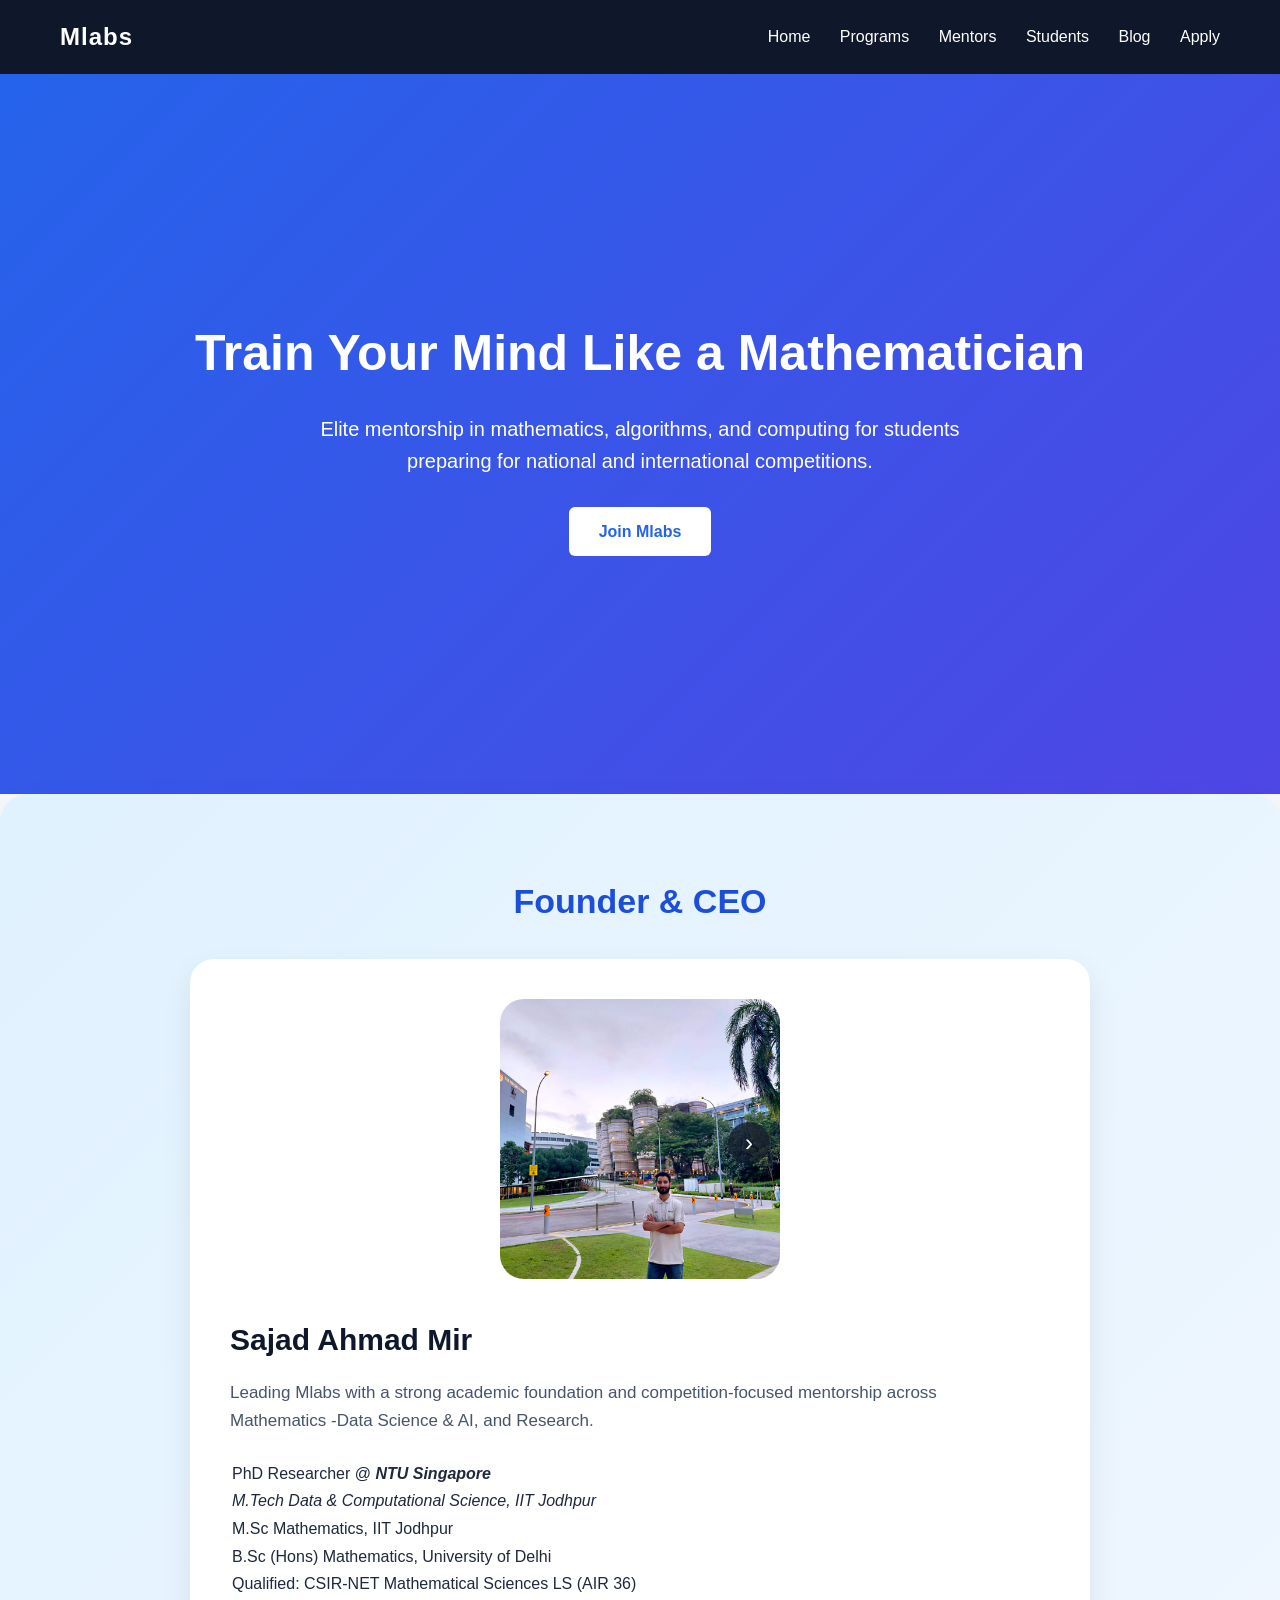
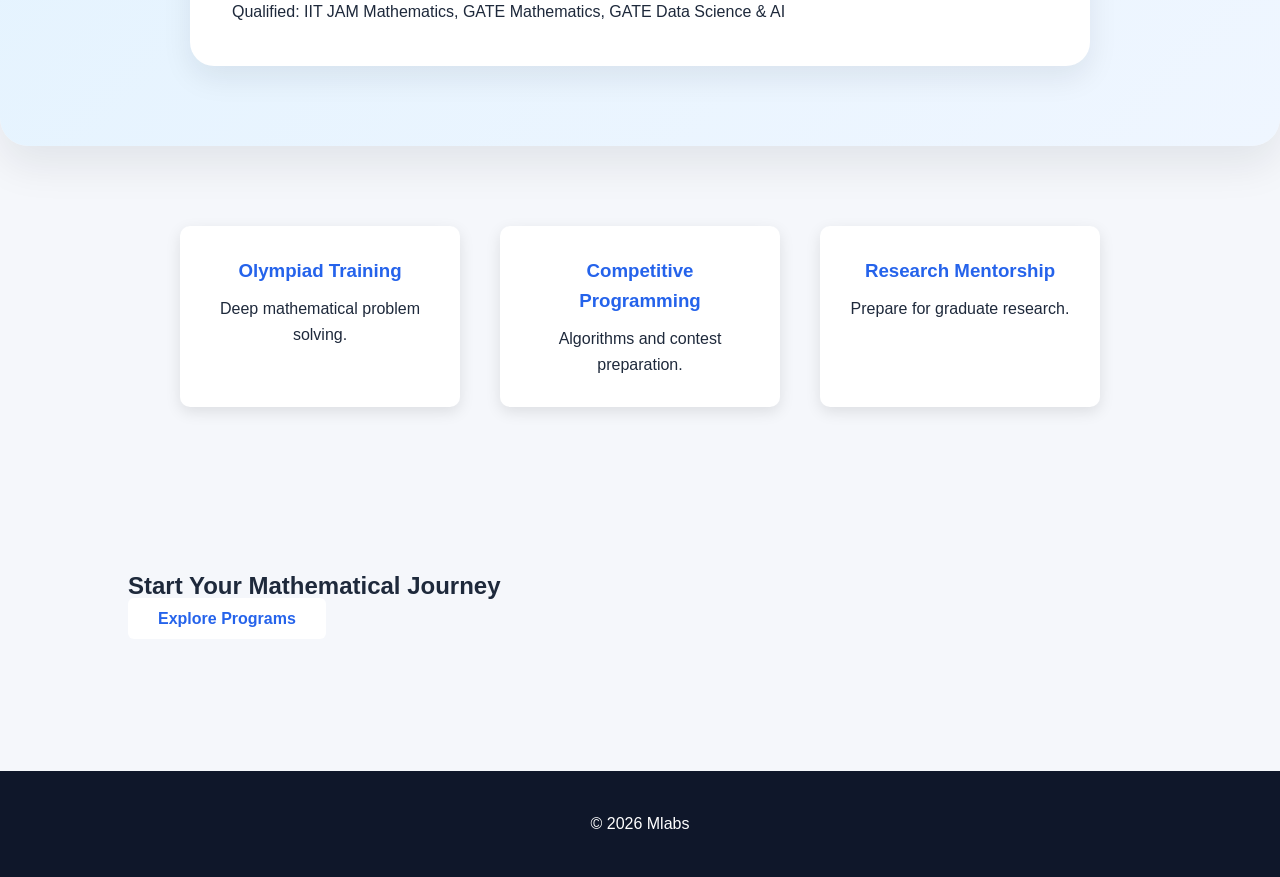
==== index.html @ 8cfab987 "Update founder carousel to dynamic auto-scrolling marquee layout" ====
<!DOCTYPE html>
<html lang="en">
<head>

<meta charset="UTF-8">
<meta name="viewport" content="width=device-width, initial-scale=1.0">

<title>Mlabs | Mathematics & Computing Institute</title>

<link rel="stylesheet" href="css/style.css">

</head>

<body>

<header>

<div class="logo">Mlabs</div>

<nav>
<a href="index.html">Home</a>
<a href="programs.html">Programs</a>
<a href="mentors.html">Mentors</a>
<a href="students.html">Students</a>
<a href="blog.html">Blog</a>
<a href="apply.html">Apply</a>
</nav>

</header>


<section class="hero">

<h1>Train Your Mind Like a Mathematician</h1>

<p>
Elite mentorship in mathematics, algorithms, and computing
for students preparing for national and international competitions.
</p>

<a class="btn" href="apply.html">Join Mlabs</a>

</section>


<section class="founder-section">

<h2>Founder & CEO</h2>

<div class="founder-details">
    <div class="founder-carousel" id="founderCarousel" aria-label="Founder image carousel" role="region">
        <button class="carousel-btn prev" type="button" aria-label="Previous image">‹</button>
        <div class="carousel-track" aria-live="polite"></div>
        <button class="carousel-btn next" type="button" aria-label="Next image">›</button>
    </div>

<h3>Sajad Ahmad Mir</h3>
<p>Leading Mlabs with a strong academic foundation and competition-focused mentorship across Mathematics -Data Science & AI, and Research.</p>

<table>
    <tr>
        <td>PhD Researcher @ <i><b>NTU Singapore</b></i></td>
    </tr>
    <tr>
        <td><i>M.Tech Data & Computational Science, IIT Jodhpur</i></td>
    </tr>
    <tr>
        <td>M.Sc Mathematics, IIT Jodhpur</td>
    </tr>
    <tr>
        <td>B.Sc (Hons) Mathematics, University of Delhi</td>
    </tr>
    <tr>
        <td>Qualified: CSIR-NET Mathematical Sciences LS (AIR 36)</td>
    </tr>
    <tr>
        <td>Qualified: IIT JAM Mathematics, GATE Mathematics, GATE Data Science & AI</td>
    </tr>
</table>

</div>

</section>


<section class="features">

<div class="feature">
<h3>Olympiad Training</h3>
<p>Deep mathematical problem solving.</p>
</div>

<div class="feature">
<h3>Competitive Programming</h3>
<p>Algorithms and contest preparation.</p>
</div>

<div class="feature">
<h3>Research Mentorship</h3>
<p>Prepare for graduate research.</p>
</div>

</section>


<section class="cta">

<h2>Start Your Mathematical Journey</h2>

<a class="btn" href="programs.html">Explore Programs</a>

</section>

<footer>

<p>© 2026 Mlabs</p>

</footer>

<button id="scrollToTop" class="btn" style="position: fixed; bottom: 20px; right: 20px; display: none;">↑ Top</button>

<script src="js/script.js"></script>

</body>
</html>
---- css/style.css ----
/* =========================
GLOBAL STYLES
========================= */

*{
margin:0;
padding:0;
box-sizing:border-box;
}

body{
font-family: Arial, Helvetica, sans-serif;
background:#f5f7fb;
color:#1e293b;
line-height:1.6;
}

/* =========================
HEADER
========================= */

header{
display:flex;
justify-content:space-between;
align-items:center;
padding:18px 60px;
background:#0f172a;
color:white;
position:sticky;
top:0;
z-index:1000;
}

.logo{
font-size:24px;
font-weight:bold;
letter-spacing:1px;
}

/* =========================
NAVIGATION
========================= */

nav a{
color:white;
text-decoration:none;
margin-left:25px;
font-size:16px;
transition:0.3s;
}

nav a:hover{
color:#60a5fa;
}

/* =========================
HERO SECTION
========================= */

.hero{
height:80vh;
display:flex;
flex-direction:column;
justify-content:center;
align-items:center;
text-align:center;
background:linear-gradient(135deg,#2563eb,#4f46e5);
color:white;
padding:20px;
}

.hero h1{
font-size:50px;
margin-bottom:20px;
}

.hero p{
font-size:20px;
max-width:700px;
margin-bottom:30px;
}

/* =========================
BUTTONS
========================= */

.btn{
background:white;
color:#2563eb;
padding:12px 30px;
border-radius:6px;
text-decoration:none;
font-weight:bold;
transition:0.3s;
}

/* =========================
FOUNDER SECTION
========================= */

.founder-section{
background:linear-gradient(135deg,#e0f2fe,#eff6ff);
border-radius:28px;
box-shadow:0 20px 40px rgba(15,23,42,0.08);
}

.founder-section h2{
text-align:center;
font-size:34px;
margin-bottom:30px;
color:#1d4ed8;
}

.founder-details{
background:white;
padding:40px;
border-radius:24px;
box-shadow:0 12px 30px rgba(15,23,42,0.08);
max-width:900px;
margin:0 auto;
}

.founder-carousel{
position:relative;
max-width:280px;
margin:0 auto 30px;
overflow:hidden;
}

.carousel-track{
display:flex;
transition:transform 0.4s ease;
}

.carousel-slide{
min-width:100%;
}

.carousel-slide img{
width:100%;
height:280px;
object-fit:cover;
border-radius:24px;
}

.carousel-btn{
position:absolute;
top:50%;
transform:translateY(-50%);
width:42px;
height:42px;
border:none;
border-radius:50%;
background:rgba(15,23,42,0.75);
color:white;
font-size:24px;
cursor:pointer;
display:flex;
align-items:center;
justify-content:center;
box-shadow:0 8px 18px rgba(15,23,42,0.2);
}

.carousel-btn.prev{
left:10px;
}

.carousel-btn.next{
right:10px;
}

.carousel-btn:hover{
background:rgba(15,23,42,0.9);
}

.founder-image{
width:100%;
height:auto;
object-fit:cover;
border-radius:24px;
}

.founder-details h3{
font-size:30px;
margin-bottom:15px;
color:#0f172a;
}

.founder-details p{
font-size:17px;
margin-bottom:25px;
color:#475569;
max-width:760px;
}

.founder-details ul{
list-style:none;
display:grid;
gap:14px;
}

.founder-details li{
background:#f8fafc;
padding:16px 18px 16px 40px;
border-radius:14px;
border:1px solid #e2e8f0;
position:relative;
color:#334155;
}

.founder-details li::before{
content:'•';
position:absolute;
left:16px;
top:50%;
transform:translateY(-50%);
color:#2563eb;
font-size:20px;
}

.btn:hover{
background:#e2e8f0;
}

/* =========================
SECTIONS
========================= */

section{
padding:80px 10%;
}

.section-title{
text-align:center;
font-size:36px;
margin-bottom:60px;
}

/* =========================
FEATURES
========================= */

.features{
display:flex;
justify-content:center;
gap:40px;
flex-wrap:wrap;
}

.feature{
background:white;
padding:30px;
border-radius:10px;
box-shadow:0 5px 15px rgba(0,0,0,0.1);
width:280px;
text-align:center;
}

.feature h3{
margin-bottom:10px;
color:#2563eb;
}

/* =========================
PROGRAM CARDS
========================= */

.program-card{
background:white;
padding:30px;
border-radius:10px;
margin-bottom:30px;
box-shadow:0 4px 12px rgba(0,0,0,0.1);
transition:0.3s;
}

.program-card:hover{
transform:translateY(-5px);
}

/* =========================
MENTOR GRID
========================= */

.mentor-grid{
display:grid;
grid-template-columns:repeat(auto-fit,minmax(200px,1fr));
gap:30px;
}

.mentor{
background:white;
padding:20px;
border-radius:10px;
text-align:center;
box-shadow:0 4px 12px rgba(0,0,0,0.1);
}

.mentor img{
width:100px;
height:100px;
border-radius:50%;
margin-bottom:15px;
}

/* =========================
TESTIMONIALS
========================= */

.testimonials{
display:grid;
grid-template-columns:repeat(auto-fit,minmax(250px,1fr));
gap:25px;
}

.testimonial{
background:white;
padding:25px;
border-radius:10px;
box-shadow:0 4px 10px rgba(0,0,0,0.08);
}

/* =========================
BLOG
========================= */

.article{
background:white;
padding:25px;
margin-bottom:20px;
border-radius:8px;
box-shadow:0 4px 10px rgba(0,0,0,0.08);
}

.article h2{
margin-bottom:10px;
color:#2563eb;
}

/* =========================
FORMS
========================= */

form{
    width: 100%;
    max-width: 500px;
    margin: auto;
    display: flex;
    flex-direction: column;
}

.form-embed {
    width: 100%;
    max-width: 840px;
    margin: 0 auto;
    border: 1px solid #e2e8f0;
    border-radius: 10px;
    overflow: hidden;
    box-shadow: 0 8px 20px rgba(0,0,0,0.08);
}

.form-embed iframe {
    width: 100%;
    height: 800px;
    border: none;
}

input,select,textarea{
    width: 100%;
    padding: 12px;
    margin-bottom: 15px;
    border: 1px solid #d1d5db;
    border-radius: 6px;
    font-size: 15px;
    box-sizing: border-box;
}

textarea{
min-height:120px;
}

button{
background:#2563eb;
color:white;
padding:14px;
border:none;
border-radius:6px;
font-size:16px;
cursor:pointer;
transition:0.3s;
}

button:hover{
background:#1d4ed8;
}

/* =========================
DASHBOARD
========================= */

.dashboard{
display:grid;
grid-template-columns:repeat(auto-fit,minmax(250px,1fr));
gap:25px;
}

.course{
background:white;
padding:20px;
border-radius:10px;
box-shadow:0 4px 12px rgba(0,0,0,0.1);
}

/* =========================
FOOTER
========================= */

footer{
background:#0f172a;
color:white;
text-align:center;
padding:40px;
margin-top:60px;
}

/* =========================
ANIMATIONS
========================= */

section {
    opacity: 0;
    transform: translateY(20px);
    transition: opacity 0.6s ease-out, transform 0.6s ease-out;
}

section.fade-in {
    opacity: 1;
    transform: translateY(0);
}

/* =========================
RESPONSIVE DESIGN
========================= */

@media(max-width:900px){

header{
flex-direction:column;
}

nav{
margin-top:10px;
}

.hero h1{
font-size:36px;
}

section{
padding:60px 5%;
}

}
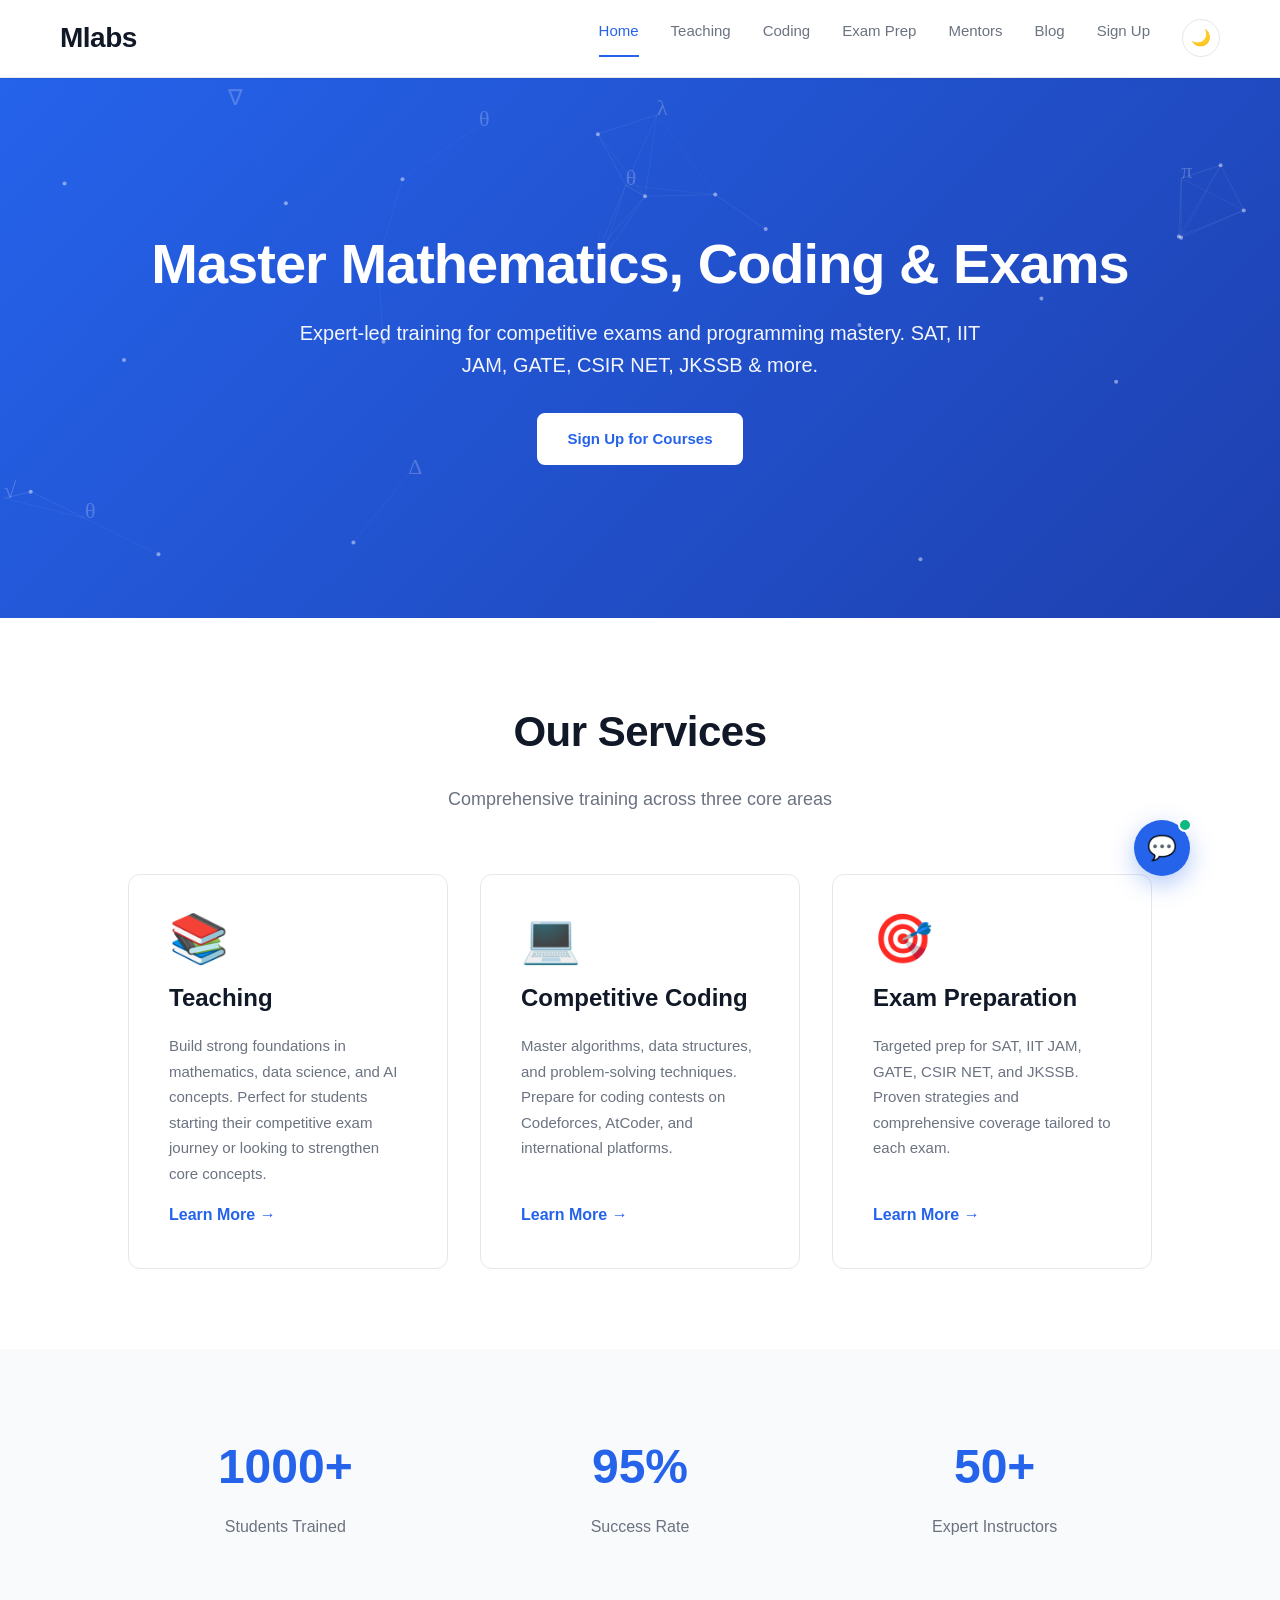
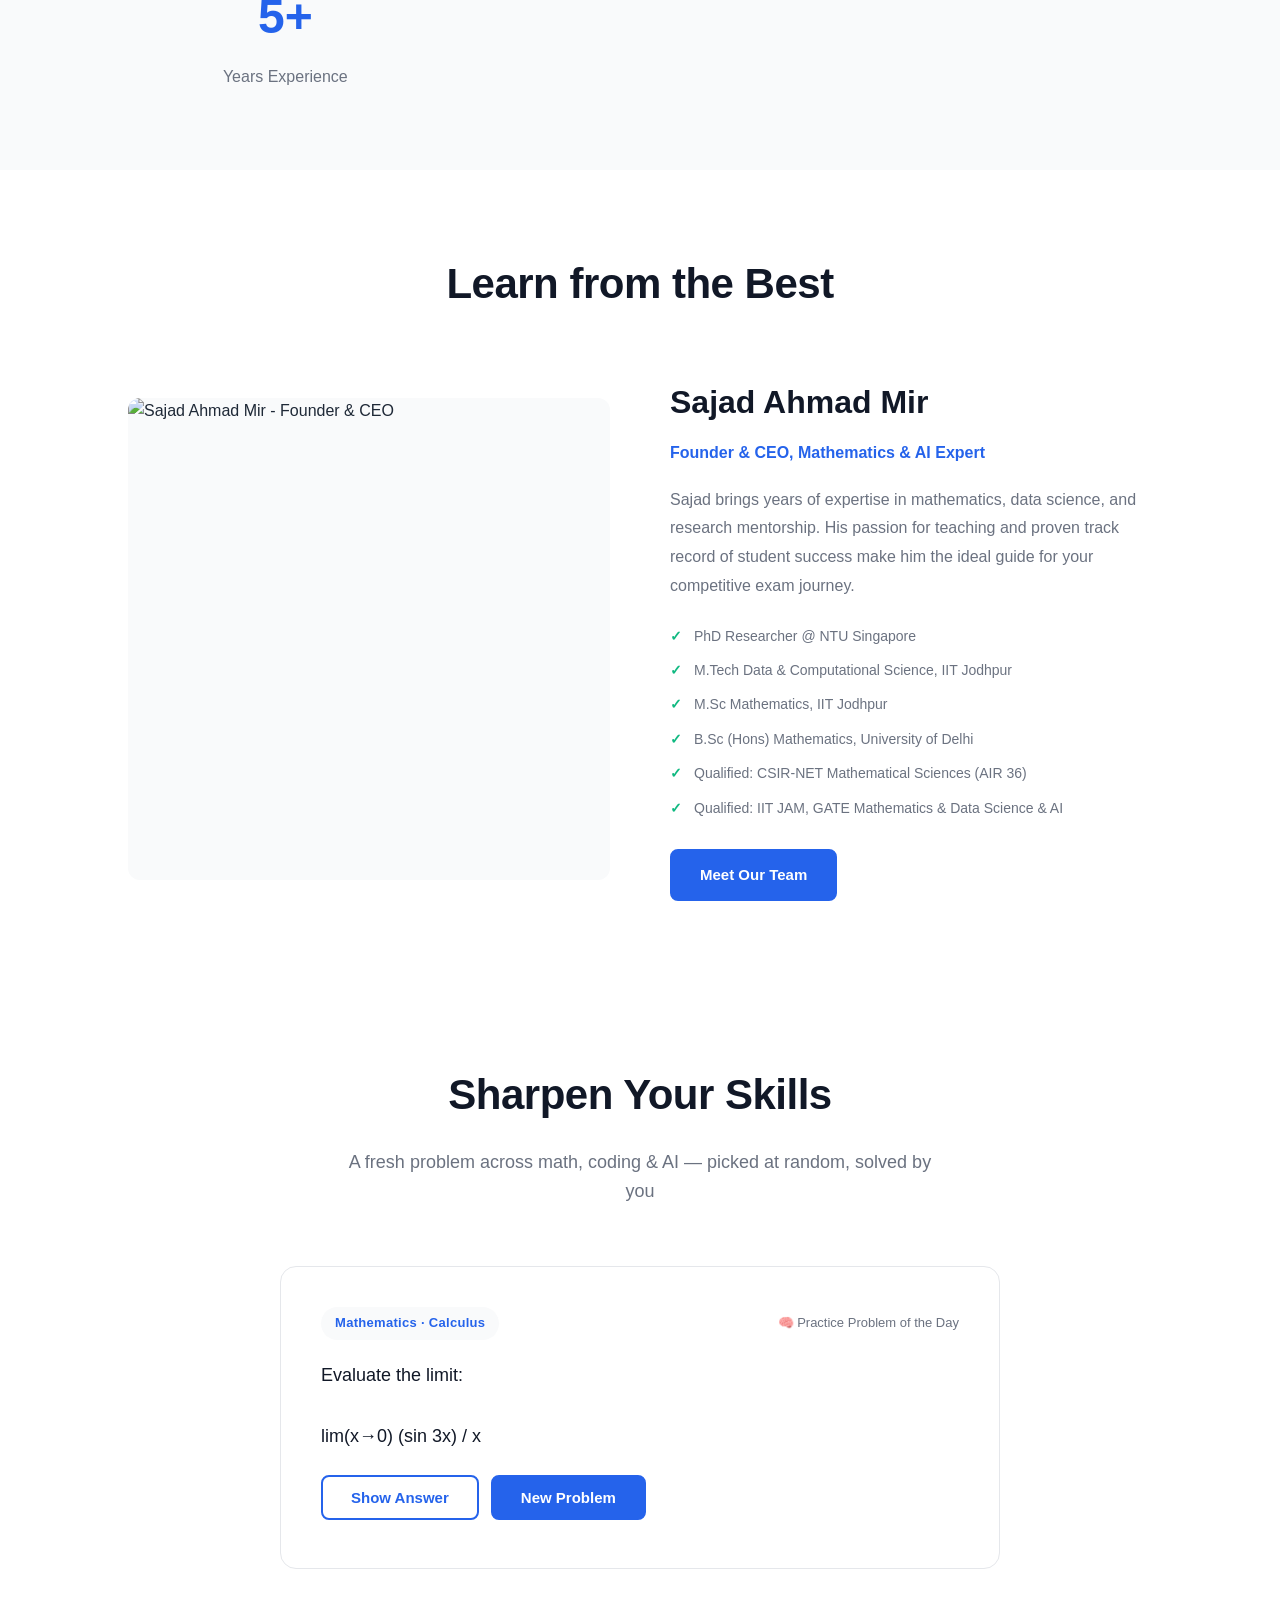
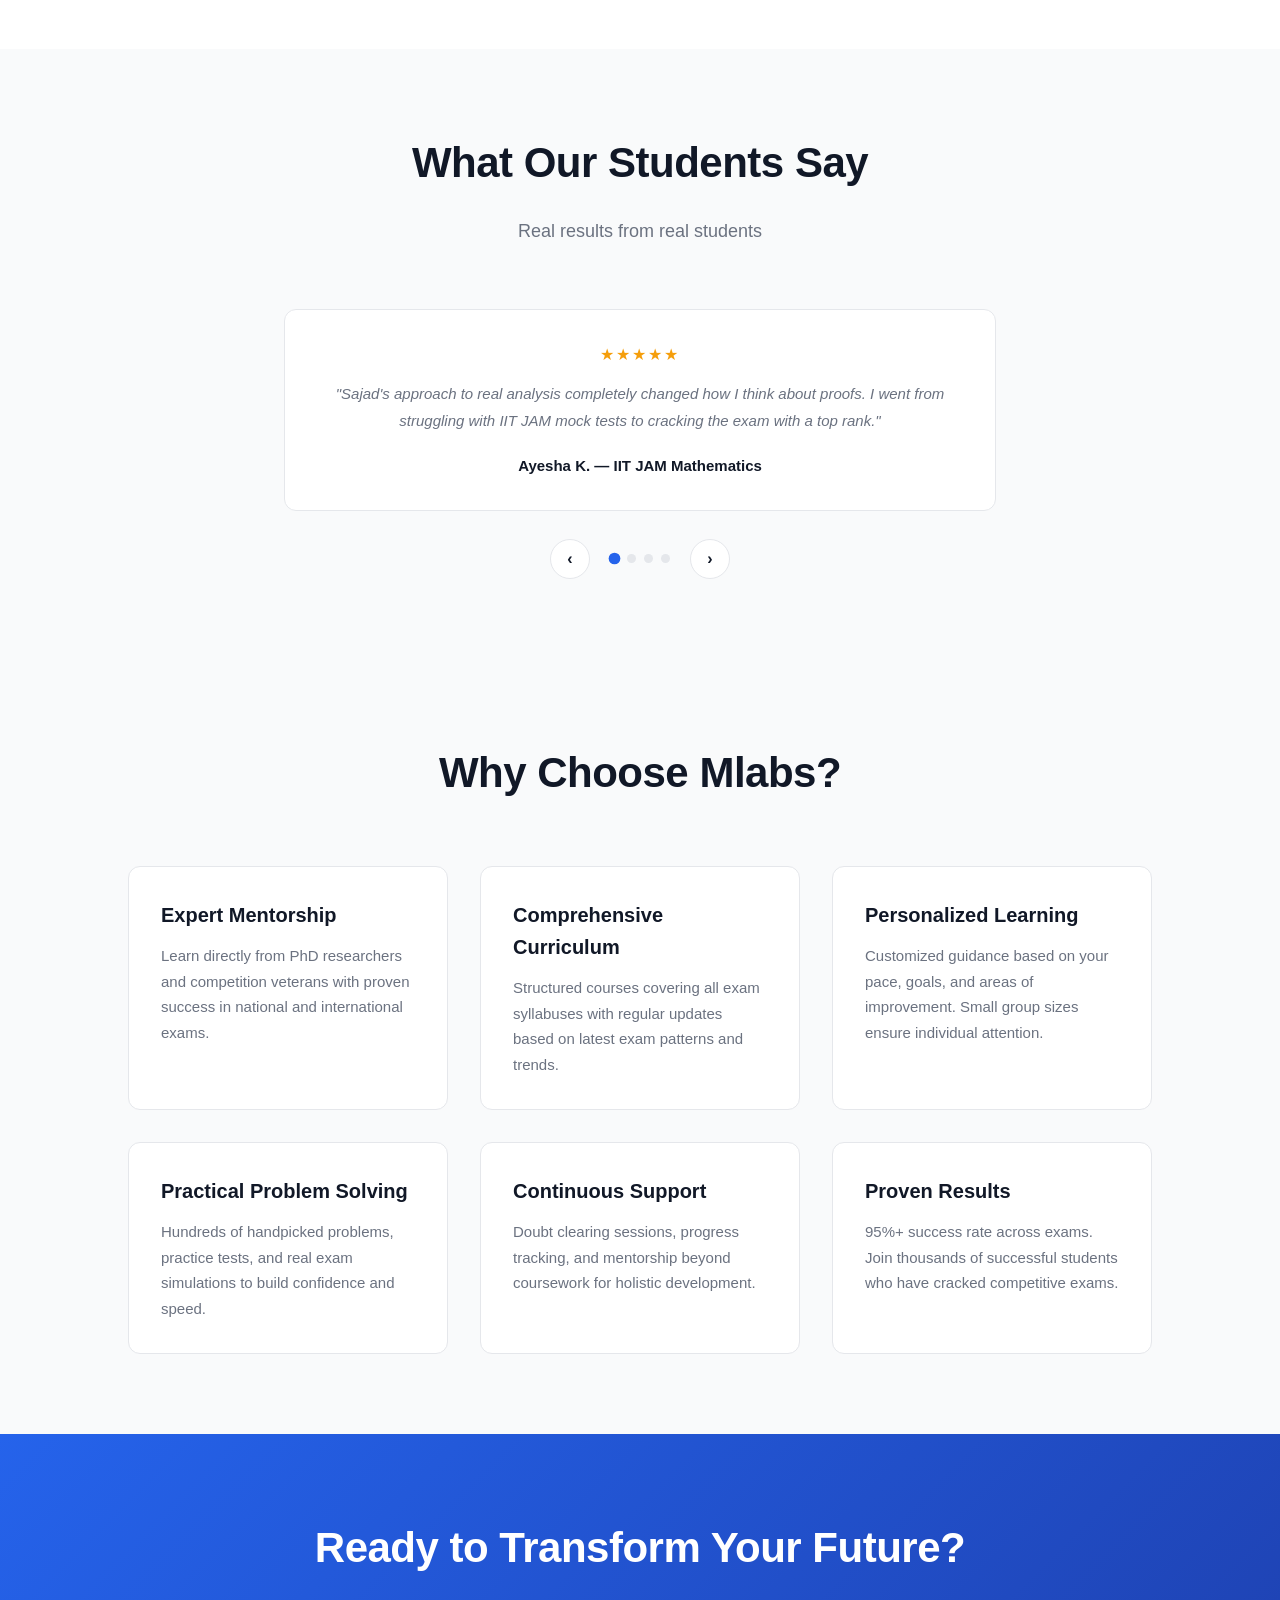
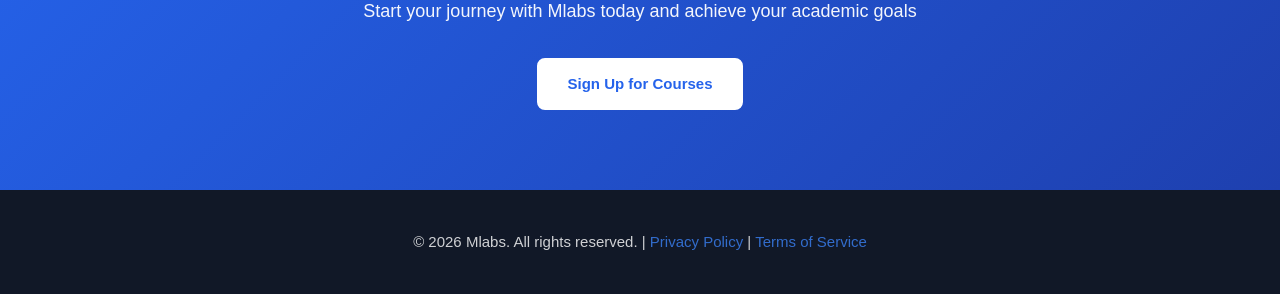
==== commit 63e94da5: "made changes in the design" ====
--- a/index.html
+++ b/index.html
@@ -1,120 +1,230 @@
 <!DOCTYPE html>
 <html lang="en">
 <head>
-
-<meta charset="UTF-8">
-<meta name="viewport" content="width=device-width, initial-scale=1.0">
-
-<title>Mlabs | Mathematics & Computing Institute</title>
-
-<link rel="stylesheet" href="css/style.css">
-
+  <meta charset="UTF-8">
+  <meta name="viewport" content="width=device-width, initial-scale=1.0">
+  <title>Mlabs | Master Math, Coding & Exams</title>
+  <script>(function(){try{if(localStorage.getItem('mlabs-theme')==='dark'){document.documentElement.setAttribute('data-theme','dark');}}catch(e){}})();</script>
+  <link rel="stylesheet" href="css/style.css">
 </head>
 
 <body>
 
 <header>
-
-<div class="logo">Mlabs</div>
-
-<nav>
-<a href="index.html">Home</a>
-<a href="programs.html">Programs</a>
-<a href="mentors.html">Mentors</a>
-<a href="students.html">Students</a>
-<a href="blog.html">Blog</a>
-<a href="apply.html">Apply</a>
-</nav>
-
+  <div class="logo">Mlabs</div>
+  <nav>
+    <a href="index.html" class="active">Home</a>
+    <a href="services/teaching.html">Teaching</a>
+    <a href="services/coding.html">Coding</a>
+    <a href="services/exams.html">Exam Prep</a>
+    <a href="mentors.html">Mentors</a>
+    <a href="blog.html">Blog</a>
+    <a href="apply.html">Sign Up</a>
+  </nav>
 </header>
 
-
+<!-- HERO SECTION -->
 <section class="hero">
-
-<h1>Train Your Mind Like a Mathematician</h1>
-
-<p>
-Elite mentorship in mathematics, algorithms, and computing
-for students preparing for national and international competitions.
-</p>
-
-<a class="btn" href="apply.html">Join Mlabs</a>
-
-</section>
-
-
-<section class="founder-section">
-
-<h2>Founder & CEO</h2>
-
-<div class="founder-details">
-    <div class="founder-carousel" id="founderCarousel" aria-label="Founder image carousel" role="region">
-        <button class="carousel-btn prev" type="button" aria-label="Previous image">‹</button>
-        <div class="carousel-track" aria-live="polite"></div>
-        <button class="carousel-btn next" type="button" aria-label="Next image">›</button>
-    </div>
-
-<h3>Sajad Ahmad Mir</h3>
-<p>Leading Mlabs with a strong academic foundation and competition-focused mentorship across Mathematics -Data Science & AI, and Research.</p>
-
-<table>
-    <tr>
-        <td>PhD Researcher @ <i><b>NTU Singapore</b></i></td>
-    </tr>
-    <tr>
-        <td><i>M.Tech Data & Computational Science, IIT Jodhpur</i></td>
-    </tr>
-    <tr>
-        <td>M.Sc Mathematics, IIT Jodhpur</td>
-    </tr>
-    <tr>
-        <td>B.Sc (Hons) Mathematics, University of Delhi</td>
-    </tr>
-    <tr>
-        <td>Qualified: CSIR-NET Mathematical Sciences LS (AIR 36)</td>
-    </tr>
-    <tr>
-        <td>Qualified: IIT JAM Mathematics, GATE Mathematics, GATE Data Science & AI</td>
-    </tr>
-</table>
-
-</div>
-
-</section>
-
-
+  <h1>Master Mathematics, Coding & Exams</h1>
+  <p>Expert-led training for competitive exams and programming mastery. SAT, IIT JAM, GATE, CSIR NET, JKSSB & more.</p>
+  <a class="btn" href="apply.html">Sign Up for Courses</a>
+</section>
+
+<!-- SERVICES SECTION -->
+<section style="padding: 80px 10%; background: #ffffff;">
+  <h2 class="section-title">Our Services</h2>
+  <p class="section-subtitle">Comprehensive training across three core areas</p>
+  
+  <div class="services">
+    <div class="service-card">
+      <div class="service-card-icon">📚</div>
+      <h3>Teaching</h3>
+      <p>Build strong foundations in mathematics, data science, and AI concepts. Perfect for students starting their competitive exam journey or looking to strengthen core concepts.</p>
+      <a href="services/teaching.html">Learn More →</a>
+    </div>
+    
+    <div class="service-card">
+      <div class="service-card-icon">💻</div>
+      <h3>Competitive Coding</h3>
+      <p>Master algorithms, data structures, and problem-solving techniques. Prepare for coding contests on Codeforces, AtCoder, and international platforms.</p>
+      <a href="services/coding.html">Learn More →</a>
+    </div>
+    
+    <div class="service-card">
+      <div class="service-card-icon">🎯</div>
+      <h3>Exam Preparation</h3>
+      <p>Targeted prep for SAT, IIT JAM, GATE, CSIR NET, and JKSSB. Proven strategies and comprehensive coverage tailored to each exam.</p>
+      <a href="services/exams.html">Learn More →</a>
+    </div>
+  </div>
+</section>
+
+<!-- STATS SECTION -->
+<section class="stats">
+  <div class="stats-grid">
+    <div class="stat">
+      <div class="stat-number">1000+</div>
+      <div class="stat-label">Students Trained</div>
+    </div>
+    <div class="stat">
+      <div class="stat-number">95%</div>
+      <div class="stat-label">Success Rate</div>
+    </div>
+    <div class="stat">
+      <div class="stat-number">50+</div>
+      <div class="stat-label">Expert Instructors</div>
+    </div>
+    <div class="stat">
+      <div class="stat-number">5+</div>
+      <div class="stat-label">Years Experience</div>
+    </div>
+  </div>
+</section>
+
+<!-- INSTRUCTOR SECTION -->
+<section class="instructor-section">
+  <h2 class="section-title" style="margin-bottom: 60px;">Learn from the Best</h2>
+  
+  <div class="instructor-container">
+    <div class="instructor-image">
+      <img src="https://via.placeholder.com/400x400?text=Sajad+Ahmad+Mir" alt="Sajad Ahmad Mir - Founder & CEO">
+    </div>
+    
+    <div class="instructor-content">
+      <h3>Sajad Ahmad Mir</h3>
+      <div class="title">Founder & CEO, Mathematics & AI Expert</div>
+      
+      <p>Sajad brings years of expertise in mathematics, data science, and research mentorship. His passion for teaching and proven track record of student success make him the ideal guide for your competitive exam journey.</p>
+      
+      <ul class="instructor-creds">
+        <li>PhD Researcher @ NTU Singapore</li>
+        <li>M.Tech Data & Computational Science, IIT Jodhpur</li>
+        <li>M.Sc Mathematics, IIT Jodhpur</li>
+        <li>B.Sc (Hons) Mathematics, University of Delhi</li>
+        <li>Qualified: CSIR-NET Mathematical Sciences (AIR 36)</li>
+        <li>Qualified: IIT JAM, GATE Mathematics & Data Science & AI</li>
+      </ul>
+      
+      <a class="btn btn-primary" href="mentors.html">Meet Our Team</a>
+    </div>
+  </div>
+</section>
+
+<!-- PRACTICE PROBLEM OF THE DAY -->
+<section style="padding: 80px 10%; background: #ffffff;">
+  <h2 class="section-title">Sharpen Your Skills</h2>
+  <p class="section-subtitle">A fresh problem across math, coding & AI — picked at random, solved by you</p>
+
+  <div class="problem-widget" id="problemWidget">
+    <div class="problem-widget-header">
+      <span class="problem-tag" id="problemTag">Mathematics</span>
+      <span style="font-size: 13px; color: var(--text-muted);">🧠 Practice Problem of the Day</span>
+    </div>
+    <div class="problem-text" id="problemText">Loading…</div>
+    <div class="problem-actions">
+      <button class="btn btn-outline" id="showAnswerBtn" type="button">Show Answer</button>
+      <button class="btn btn-primary" id="newProblemBtn" type="button">New Problem</button>
+    </div>
+    <div class="problem-answer" id="problemAnswerWrap">
+      <div class="problem-answer-inner" id="problemAnswerText"></div>
+    </div>
+  </div>
+</section>
+
+<!-- TESTIMONIALS -->
+<section style="padding: 80px 10%; background: #f9fafb;">
+  <h2 class="section-title">What Our Students Say</h2>
+  <p class="section-subtitle">Real results from real students</p>
+
+  <!-- Sample testimonials — replace with real student quotes -->
+  <div class="testimonial-carousel" id="testimonialCarousel">
+    <div class="testimonial-track-outer">
+      <div class="testimonial-track">
+        <div class="testimonial-slide">
+          <div class="testimonial">
+            <div class="testimonial-stars">★★★★★</div>
+            <p class="testimonial-text">"Sajad's approach to real analysis completely changed how I think about proofs. I went from struggling with IIT JAM mock tests to cracking the exam with a top rank."</p>
+            <div class="testimonial-author">Ayesha K. — IIT JAM Mathematics</div>
+          </div>
+        </div>
+        <div class="testimonial-slide">
+          <div class="testimonial">
+            <div class="testimonial-stars">★★★★★</div>
+            <p class="testimonial-text">"The competitive coding track gave me a structured path through DSA that self-study never could. My Codeforces rating jumped two divisions in one semester."</p>
+            <div class="testimonial-author">Rohan V. — Competitive Coding</div>
+          </div>
+        </div>
+        <div class="testimonial-slide">
+          <div class="testimonial">
+            <div class="testimonial-stars">★★★★★</div>
+            <p class="testimonial-text">"Weekly doubt-clearing sessions and the mock test analysis were the difference-makers for me in CSIR NET. The mentors genuinely care about your progress."</p>
+            <div class="testimonial-author">Priya S. — CSIR NET Mathematical Sciences</div>
+          </div>
+        </div>
+        <div class="testimonial-slide">
+          <div class="testimonial">
+            <div class="testimonial-stars">★★★★★</div>
+            <p class="testimonial-text">"I came in with rusty fundamentals and left with a GATE score I didn't think was possible. The pacing and problem sets were exactly what I needed."</p>
+            <div class="testimonial-author">Karan M. — GATE Data Science & AI</div>
+          </div>
+        </div>
+      </div>
+    </div>
+    <div class="testimonial-controls">
+      <button class="carousel-btn prev" type="button" aria-label="Previous testimonial">‹</button>
+      <div class="testimonial-dots"></div>
+      <button class="carousel-btn next" type="button" aria-label="Next testimonial">›</button>
+    </div>
+  </div>
+</section>
+
+<!-- WHY CHOOSE MLABS -->
 <section class="features">
-
-<div class="feature">
-<h3>Olympiad Training</h3>
-<p>Deep mathematical problem solving.</p>
-</div>
-
-<div class="feature">
-<h3>Competitive Programming</h3>
-<p>Algorithms and contest preparation.</p>
-</div>
-
-<div class="feature">
-<h3>Research Mentorship</h3>
-<p>Prepare for graduate research.</p>
-</div>
-
-</section>
-
-
+  <h2 class="section-title" style="margin-bottom: 60px;">Why Choose Mlabs?</h2>
+  
+  <div class="features-grid">
+    <div class="feature">
+      <h3>Expert Mentorship</h3>
+      <p>Learn directly from PhD researchers and competition veterans with proven success in national and international exams.</p>
+    </div>
+    
+    <div class="feature">
+      <h3>Comprehensive Curriculum</h3>
+      <p>Structured courses covering all exam syllabuses with regular updates based on latest exam patterns and trends.</p>
+    </div>
+    
+    <div class="feature">
+      <h3>Personalized Learning</h3>
+      <p>Customized guidance based on your pace, goals, and areas of improvement. Small group sizes ensure individual attention.</p>
+    </div>
+    
+    <div class="feature">
+      <h3>Practical Problem Solving</h3>
+      <p>Hundreds of handpicked problems, practice tests, and real exam simulations to build confidence and speed.</p>
+    </div>
+    
+    <div class="feature">
+      <h3>Continuous Support</h3>
+      <p>Doubt clearing sessions, progress tracking, and mentorship beyond coursework for holistic development.</p>
+    </div>
+    
+    <div class="feature">
+      <h3>Proven Results</h3>
+      <p>95%+ success rate across exams. Join thousands of successful students who have cracked competitive exams.</p>
+    </div>
+  </div>
+</section>
+
+<!-- CTA SECTION -->
 <section class="cta">
-
-<h2>Start Your Mathematical Journey</h2>
-
-<a class="btn" href="programs.html">Explore Programs</a>
-
-</section>
-
+  <h2>Ready to Transform Your Future?</h2>
+  <p>Start your journey with Mlabs today and achieve your academic goals</p>
+  <a class="btn" href="apply.html">Sign Up for Courses</a>
+</section>
+
+<!-- FOOTER -->
 <footer>
-
-<p>© 2026 Mlabs</p>
-
+  <p>&copy; 2026 Mlabs. All rights reserved. | <a href="#">Privacy Policy</a> | <a href="#">Terms of Service</a></p>
 </footer>
 
 <button id="scrollToTop" class="btn" style="position: fixed; bottom: 20px; right: 20px; display: none;">↑ Top</button>
--- a/css/style.css
+++ b/css/style.css
@@ -1,426 +1,1272 @@
 /* =========================
-GLOBAL STYLES
-========================= */
-
-*{
-margin:0;
-padding:0;
-box-sizing:border-box;
-}
-
-body{
-font-family: Arial, Helvetica, sans-serif;
-background:#f5f7fb;
-color:#1e293b;
-line-height:1.6;
+GLOBAL STYLES - MODERN STARTUP DESIGN
+========================= */
+
+* {
+  margin: 0;
+  padding: 0;
+  box-sizing: border-box;
+}
+
+body {
+  font-family: -apple-system, BlinkMacSystemFont, 'Segoe UI', 'Roboto', 'Oxygen', 'Ubuntu', 'Cantarell', sans-serif;
+  background: #ffffff;
+  color: #1f2937;
+  line-height: 1.6;
+  font-size: 16px;
+}
+
+/* =========================
+COLOR PALETTE
+========================= */
+:root {
+  --primary: #2563eb;
+  --primary-dark: #1d4ed8;
+  --primary-light: #3b82f6;
+  --secondary: #6b7280;
+  --border: #e5e7eb;
+  --bg-light: #f9fafb;
+  --bg-lighter: #f3f4f6;
+  --text-dark: #111827;
+  --text-muted: #6b7280;
+  --success: #10b981;
 }
 
 /* =========================
 HEADER
 ========================= */
 
-header{
-display:flex;
-justify-content:space-between;
-align-items:center;
-padding:18px 60px;
-background:#0f172a;
-color:white;
-position:sticky;
-top:0;
-z-index:1000;
-}
-
-.logo{
-font-size:24px;
-font-weight:bold;
-letter-spacing:1px;
+header {
+  display: flex;
+  justify-content: space-between;
+  align-items: center;
+  padding: 16px 60px;
+  background: white;
+  border-bottom: 1px solid var(--border);
+  position: sticky;
+  top: 0;
+  z-index: 1000;
+  box-shadow: 0 1px 3px rgba(0, 0, 0, 0.05);
+}
+
+.logo {
+  font-size: 28px;
+  font-weight: 700;
+  letter-spacing: -0.5px;
+  color: var(--text-dark);
 }
 
 /* =========================
 NAVIGATION
 ========================= */
 
-nav a{
-color:white;
-text-decoration:none;
-margin-left:25px;
-font-size:16px;
-transition:0.3s;
-}
-
-nav a:hover{
-color:#60a5fa;
+nav {
+  display: flex;
+  gap: 32px;
+}
+
+nav a {
+  color: var(--text-muted);
+  text-decoration: none;
+  font-size: 15px;
+  font-weight: 500;
+  transition: color 0.3s ease;
+  position: relative;
+}
+
+nav a:hover {
+  color: var(--primary);
+}
+
+nav a.active {
+  color: var(--primary);
+  border-bottom: 2px solid var(--primary);
+  padding-bottom: 4px;
 }
 
 /* =========================
 HERO SECTION
 ========================= */
 
-.hero{
-height:80vh;
-display:flex;
-flex-direction:column;
-justify-content:center;
-align-items:center;
-text-align:center;
-background:linear-gradient(135deg,#2563eb,#4f46e5);
-color:white;
-padding:20px;
-}
-
-.hero h1{
-font-size:50px;
-margin-bottom:20px;
-}
-
-.hero p{
-font-size:20px;
-max-width:700px;
-margin-bottom:30px;
+.hero {
+  height: 60vh;
+  display: flex;
+  flex-direction: column;
+  justify-content: center;
+  align-items: center;
+  text-align: center;
+  background: linear-gradient(135deg, #2563eb 0%, #1e40af 100%);
+  color: white;
+  padding: 40px 20px;
+}
+
+.hero h1 {
+  font-size: 56px;
+  margin-bottom: 20px;
+  font-weight: 700;
+  line-height: 1.2;
+  letter-spacing: -1px;
+}
+
+.hero p {
+  font-size: 20px;
+  max-width: 700px;
+  margin-bottom: 32px;
+  font-weight: 400;
+  opacity: 0.95;
 }
 
 /* =========================
 BUTTONS
 ========================= */
 
-.btn{
-background:white;
-color:#2563eb;
-padding:12px 30px;
-border-radius:6px;
-text-decoration:none;
-font-weight:bold;
-transition:0.3s;
-}
-
-/* =========================
-FOUNDER SECTION
-========================= */
-
-.founder-section{
-background:linear-gradient(135deg,#e0f2fe,#eff6ff);
-border-radius:28px;
-box-shadow:0 20px 40px rgba(15,23,42,0.08);
-}
-
-.founder-section h2{
-text-align:center;
-font-size:34px;
-margin-bottom:30px;
-color:#1d4ed8;
-}
-
-.founder-details{
-background:white;
-padding:40px;
-border-radius:24px;
-box-shadow:0 12px 30px rgba(15,23,42,0.08);
-max-width:900px;
-margin:0 auto;
-}
-
-.founder-carousel{
-position:relative;
-max-width:280px;
-margin:0 auto 30px;
-overflow:hidden;
-}
-
-.carousel-track{
-display:flex;
-transition:transform 0.4s ease;
-}
-
-.carousel-slide{
-min-width:100%;
-}
-
-.carousel-slide img{
-width:100%;
-height:280px;
-object-fit:cover;
-border-radius:24px;
-}
-
-.carousel-btn{
-position:absolute;
-top:50%;
-transform:translateY(-50%);
-width:42px;
-height:42px;
-border:none;
-border-radius:50%;
-background:rgba(15,23,42,0.75);
-color:white;
-font-size:24px;
-cursor:pointer;
-display:flex;
-align-items:center;
-justify-content:center;
-box-shadow:0 8px 18px rgba(15,23,42,0.2);
-}
-
-.carousel-btn.prev{
-left:10px;
-}
-
-.carousel-btn.next{
-right:10px;
-}
-
-.carousel-btn:hover{
-background:rgba(15,23,42,0.9);
-}
-
-.founder-image{
-width:100%;
-height:auto;
-object-fit:cover;
-border-radius:24px;
-}
-
-.founder-details h3{
-font-size:30px;
-margin-bottom:15px;
-color:#0f172a;
-}
-
-.founder-details p{
-font-size:17px;
-margin-bottom:25px;
-color:#475569;
-max-width:760px;
-}
-
-.founder-details ul{
-list-style:none;
-display:grid;
-gap:14px;
-}
-
-.founder-details li{
-background:#f8fafc;
-padding:16px 18px 16px 40px;
-border-radius:14px;
-border:1px solid #e2e8f0;
-position:relative;
-color:#334155;
-}
-
-.founder-details li::before{
-content:'•';
-position:absolute;
-left:16px;
-top:50%;
-transform:translateY(-50%);
-color:#2563eb;
-font-size:20px;
-}
-
-.btn:hover{
-background:#e2e8f0;
+.btn {
+  background: white;
+  color: var(--primary);
+  padding: 12px 28px;
+  border-radius: 8px;
+  text-decoration: none;
+  font-weight: 600;
+  transition: all 0.3s ease;
+  border: 2px solid white;
+  cursor: pointer;
+  font-size: 15px;
+  display: inline-block;
+}
+
+.btn:hover {
+  background: var(--bg-light);
+  transform: translateY(-2px);
+  box-shadow: 0 8px 16px rgba(0, 0, 0, 0.1);
+}
+
+.btn-primary {
+  background: var(--primary);
+  color: white;
+  border-color: var(--primary);
+}
+
+.btn-primary:hover {
+  background: var(--primary-dark);
+  border-color: var(--primary-dark);
 }
 
 /* =========================
 SECTIONS
 ========================= */
 
-section{
-padding:80px 10%;
-}
-
-.section-title{
-text-align:center;
-font-size:36px;
-margin-bottom:60px;
-}
-
-/* =========================
-FEATURES
-========================= */
-
-.features{
-display:flex;
-justify-content:center;
-gap:40px;
-flex-wrap:wrap;
-}
-
-.feature{
-background:white;
-padding:30px;
-border-radius:10px;
-box-shadow:0 5px 15px rgba(0,0,0,0.1);
-width:280px;
-text-align:center;
-}
-
-.feature h3{
-margin-bottom:10px;
-color:#2563eb;
+section {
+  padding: 80px 10%;
+}
+
+.section-title {
+  text-align: center;
+  font-size: 42px;
+  font-weight: 700;
+  margin-bottom: 20px;
+  color: var(--text-dark);
+  letter-spacing: -0.5px;
+}
+
+.section-subtitle {
+  text-align: center;
+  font-size: 18px;
+  color: var(--text-muted);
+  margin-bottom: 60px;
+  max-width: 600px;
+  margin-left: auto;
+  margin-right: auto;
+}
+
+/* =========================
+SERVICES SECTION
+========================= */
+
+.services {
+  display: grid;
+  grid-template-columns: repeat(auto-fit, minmax(300px, 1fr));
+  gap: 32px;
+}
+
+.service-card {
+  background: white;
+  padding: 40px;
+  border-radius: 12px;
+  border: 1px solid var(--border);
+  transition: all 0.3s ease;
+  display: flex;
+  flex-direction: column;
+  gap: 16px;
+}
+
+.service-card:hover {
+  border-color: var(--primary);
+  box-shadow: 0 12px 32px rgba(37, 99, 235, 0.1);
+  transform: translateY(-4px);
+}
+
+.service-card-icon {
+  font-size: 48px;
+  line-height: 1;
+}
+
+.service-card h3 {
+  font-size: 24px;
+  font-weight: 700;
+  color: var(--text-dark);
+}
+
+.service-card p {
+  color: var(--text-muted);
+  font-size: 15px;
+  line-height: 1.7;
+  flex-grow: 1;
+}
+
+.service-card a {
+  color: var(--primary);
+  text-decoration: none;
+  font-weight: 600;
+  transition: color 0.3s ease;
+  align-self: flex-start;
+}
+
+.service-card a:hover {
+  color: var(--primary-dark);
+}
+
+/* =========================
+STATS SECTION
+========================= */
+
+.stats {
+  background: var(--bg-light);
+}
+
+.stats-grid {
+  display: grid;
+  grid-template-columns: repeat(auto-fit, minmax(240px, 1fr));
+  gap: 40px;
+  max-width: 1200px;
+  margin: 0 auto;
+}
+
+.stat {
+  text-align: center;
+}
+
+.stat-number {
+  font-size: 48px;
+  font-weight: 700;
+  color: var(--primary);
+  margin-bottom: 8px;
+}
+
+.stat-label {
+  font-size: 16px;
+  color: var(--text-muted);
+  font-weight: 500;
+}
+
+/* =========================
+INSTRUCTOR SECTION
+========================= */
+
+.instructor-section {
+  background: white;
+}
+
+.instructor-container {
+  display: grid;
+  grid-template-columns: 1fr 1fr;
+  gap: 60px;
+  align-items: center;
+  max-width: 1200px;
+  margin: 0 auto;
+}
+
+.instructor-image {
+  width: 100%;
+  aspect-ratio: 1;
+  border-radius: 12px;
+  background: var(--bg-light);
+  overflow: hidden;
+}
+
+.instructor-image img {
+  width: 100%;
+  height: 100%;
+  object-fit: cover;
+}
+
+.instructor-content h3 {
+  font-size: 32px;
+  font-weight: 700;
+  margin-bottom: 12px;
+  color: var(--text-dark);
+}
+
+.instructor-content .title {
+  font-size: 16px;
+  color: var(--primary);
+  font-weight: 600;
+  margin-bottom: 20px;
+}
+
+.instructor-content p {
+  font-size: 16px;
+  color: var(--text-muted);
+  margin-bottom: 24px;
+  line-height: 1.8;
+}
+
+.instructor-creds {
+  list-style: none;
+  display: flex;
+  flex-direction: column;
+  gap: 12px;
+  margin-bottom: 30px;
+}
+
+.instructor-creds li {
+  font-size: 14px;
+  color: var(--text-muted);
+  padding-left: 24px;
+  position: relative;
+}
+
+.instructor-creds li::before {
+  content: '✓';
+  position: absolute;
+  left: 0;
+  color: var(--success);
+  font-weight: bold;
+}
+
+/* =========================
+FEATURES / WHY CHOOSE SECTION
+========================= */
+
+.features {
+  background: var(--bg-light);
+}
+
+.features-grid {
+  display: grid;
+  grid-template-columns: repeat(auto-fit, minmax(280px, 1fr));
+  gap: 32px;
+  max-width: 1200px;
+  margin: 0 auto;
+}
+
+.feature {
+  background: white;
+  padding: 32px;
+  border-radius: 12px;
+  border: 1px solid var(--border);
+}
+
+.feature h3 {
+  font-size: 20px;
+  font-weight: 700;
+  margin-bottom: 12px;
+  color: var(--text-dark);
+}
+
+.feature p {
+  font-size: 15px;
+  color: var(--text-muted);
+  line-height: 1.7;
+}
+
+/* =========================
+CTA SECTION
+========================= */
+
+.cta {
+  background: linear-gradient(135deg, #2563eb 0%, #1e40af 100%);
+  color: white;
+  text-align: center;
+}
+
+.cta h2 {
+  font-size: 42px;
+  font-weight: 700;
+  margin-bottom: 16px;
+  letter-spacing: -0.5px;
+}
+
+.cta p {
+  font-size: 18px;
+  margin-bottom: 32px;
+  opacity: 0.95;
 }
 
 /* =========================
 PROGRAM CARDS
 ========================= */
 
-.program-card{
-background:white;
-padding:30px;
-border-radius:10px;
-margin-bottom:30px;
-box-shadow:0 4px 12px rgba(0,0,0,0.1);
-transition:0.3s;
-}
-
-.program-card:hover{
-transform:translateY(-5px);
+.program-card {
+  background: white;
+  padding: 32px;
+  border-radius: 12px;
+  margin-bottom: 24px;
+  border: 1px solid var(--border);
+  transition: all 0.3s ease;
+}
+
+.program-card:hover {
+  border-color: var(--primary);
+  box-shadow: 0 8px 24px rgba(37, 99, 235, 0.1);
+  transform: translateY(-2px);
+}
+
+.program-card h3 {
+  font-size: 22px;
+  font-weight: 700;
+  margin-bottom: 12px;
+  color: var(--text-dark);
+}
+
+.program-card p {
+  color: var(--text-muted);
+  font-size: 15px;
+  line-height: 1.7;
+  margin-bottom: 20px;
 }
 
 /* =========================
 MENTOR GRID
 ========================= */
 
-.mentor-grid{
-display:grid;
-grid-template-columns:repeat(auto-fit,minmax(200px,1fr));
-gap:30px;
-}
-
-.mentor{
-background:white;
-padding:20px;
-border-radius:10px;
-text-align:center;
-box-shadow:0 4px 12px rgba(0,0,0,0.1);
-}
-
-.mentor img{
-width:100px;
-height:100px;
-border-radius:50%;
-margin-bottom:15px;
+.mentor-grid {
+  display: grid;
+  grid-template-columns: repeat(auto-fit, minmax(240px, 1fr));
+  gap: 32px;
+}
+
+.mentor {
+  background: white;
+  padding: 24px;
+  border-radius: 12px;
+  border: 1px solid var(--border);
+  text-align: center;
+  transition: all 0.3s ease;
+}
+
+.mentor:hover {
+  border-color: var(--primary);
+  box-shadow: 0 8px 24px rgba(37, 99, 235, 0.1);
+}
+
+.mentor img {
+  width: 120px;
+  height: 120px;
+  border-radius: 50%;
+  margin-bottom: 16px;
+  object-fit: cover;
+}
+
+.mentor h4 {
+  font-size: 18px;
+  font-weight: 700;
+  margin-bottom: 4px;
+  color: var(--text-dark);
+}
+
+.mentor .title {
+  font-size: 14px;
+  color: var(--primary);
+  font-weight: 600;
 }
 
 /* =========================
 TESTIMONIALS
 ========================= */
 
-.testimonials{
-display:grid;
-grid-template-columns:repeat(auto-fit,minmax(250px,1fr));
-gap:25px;
-}
-
-.testimonial{
-background:white;
-padding:25px;
-border-radius:10px;
-box-shadow:0 4px 10px rgba(0,0,0,0.08);
-}
-
-/* =========================
-BLOG
-========================= */
-
-.article{
-background:white;
-padding:25px;
-margin-bottom:20px;
-border-radius:8px;
-box-shadow:0 4px 10px rgba(0,0,0,0.08);
-}
-
-.article h2{
-margin-bottom:10px;
-color:#2563eb;
+.testimonials {
+  display: grid;
+  grid-template-columns: repeat(auto-fit, minmax(280px, 1fr));
+  gap: 32px;
+}
+
+.testimonial {
+  background: white;
+  padding: 32px;
+  border-radius: 12px;
+  border: 1px solid var(--border);
+}
+
+.testimonial-text {
+  font-size: 15px;
+  color: var(--text-muted);
+  margin-bottom: 20px;
+  line-height: 1.8;
+  font-style: italic;
+}
+
+.testimonial-author {
+  font-weight: 700;
+  color: var(--text-dark);
+  font-size: 15px;
 }
 
 /* =========================
 FORMS
 ========================= */
 
-form{
-    width: 100%;
-    max-width: 500px;
-    margin: auto;
-    display: flex;
-    flex-direction: column;
+form {
+  width: 100%;
+  max-width: 500px;
+  margin: auto;
+  display: flex;
+  flex-direction: column;
 }
 
 .form-embed {
-    width: 100%;
-    max-width: 840px;
-    margin: 0 auto;
-    border: 1px solid #e2e8f0;
-    border-radius: 10px;
-    overflow: hidden;
-    box-shadow: 0 8px 20px rgba(0,0,0,0.08);
+  width: 100%;
+  max-width: 840px;
+  margin: 0 auto;
+  border: 1px solid var(--border);
+  border-radius: 12px;
+  overflow: hidden;
+  box-shadow: 0 4px 12px rgba(0, 0, 0, 0.05);
 }
 
 .form-embed iframe {
-    width: 100%;
-    height: 800px;
-    border: none;
-}
-
-input,select,textarea{
-    width: 100%;
-    padding: 12px;
-    margin-bottom: 15px;
-    border: 1px solid #d1d5db;
-    border-radius: 6px;
-    font-size: 15px;
-    box-sizing: border-box;
-}
-
-textarea{
-min-height:120px;
-}
-
-button{
-background:#2563eb;
-color:white;
-padding:14px;
-border:none;
-border-radius:6px;
-font-size:16px;
-cursor:pointer;
-transition:0.3s;
-}
-
-button:hover{
-background:#1d4ed8;
+  width: 100%;
+  height: 800px;
+  border: none;
+}
+
+input, select, textarea {
+  width: 100%;
+  padding: 12px 14px;
+  margin-bottom: 16px;
+  border: 1px solid var(--border);
+  border-radius: 8px;
+  font-size: 15px;
+  box-sizing: border-box;
+  font-family: inherit;
+  transition: border-color 0.3s ease;
+}
+
+input:focus, select:focus, textarea:focus {
+  outline: none;
+  border-color: var(--primary);
+  box-shadow: 0 0 0 3px rgba(37, 99, 235, 0.1);
+}
+
+textarea {
+  min-height: 120px;
+  resize: vertical;
+}
+
+button {
+  background: var(--primary);
+  color: white;
+  padding: 12px 24px;
+  border: none;
+  border-radius: 8px;
+  font-size: 15px;
+  font-weight: 600;
+  cursor: pointer;
+  transition: all 0.3s ease;
+}
+
+button:hover {
+  background: var(--primary-dark);
+  transform: translateY(-2px);
 }
 
 /* =========================
 DASHBOARD
 ========================= */
 
-.dashboard{
-display:grid;
-grid-template-columns:repeat(auto-fit,minmax(250px,1fr));
-gap:25px;
-}
-
-.course{
-background:white;
-padding:20px;
-border-radius:10px;
-box-shadow:0 4px 12px rgba(0,0,0,0.1);
+.dashboard {
+  display: grid;
+  grid-template-columns: repeat(auto-fit, minmax(260px, 1fr));
+  gap: 28px;
+}
+
+.course {
+  background: white;
+  padding: 24px;
+  border-radius: 12px;
+  border: 1px solid var(--border);
+  transition: all 0.3s ease;
+}
+
+.course:hover {
+  border-color: var(--primary);
+  box-shadow: 0 8px 24px rgba(37, 99, 235, 0.1);
+}
+
+/* =========================
+EXAM CARDS
+========================= */
+
+.exam-grid {
+  display: grid;
+  grid-template-columns: repeat(auto-fit, minmax(300px, 1fr));
+  gap: 28px;
+}
+
+.exam-card {
+  background: white;
+  padding: 32px;
+  border-radius: 12px;
+  border: 1px solid var(--border);
+  transition: all 0.3s ease;
+}
+
+.exam-card:hover {
+  border-color: var(--primary);
+  box-shadow: 0 12px 32px rgba(37, 99, 235, 0.1);
+  transform: translateY(-4px);
+}
+
+.exam-card h3 {
+  font-size: 24px;
+  font-weight: 700;
+  margin-bottom: 16px;
+  color: var(--primary);
+}
+
+.exam-card .exam-info {
+  display: flex;
+  flex-direction: column;
+  gap: 12px;
+  margin-bottom: 24px;
+  font-size: 14px;
+  color: var(--text-muted);
+}
+
+.exam-card .exam-info strong {
+  color: var(--text-dark);
 }
 
 /* =========================
 FOOTER
 ========================= */
 
-footer{
-background:#0f172a;
-color:white;
-text-align:center;
-padding:40px;
-margin-top:60px;
+footer {
+  background: var(--text-dark);
+  color: white;
+  text-align: center;
+  padding: 40px 20px;
+}
+
+footer p {
+  font-size: 15px;
+  opacity: 0.8;
+}
+
+footer a {
+  color: var(--primary-light);
+  text-decoration: none;
+}
+
+footer a:hover {
+  text-decoration: underline;
+}
+
+/* =========================
+DARK MODE
+========================= */
+
+:root[data-theme="dark"] {
+  --primary: #3b82f6;
+  --primary-dark: #60a5fa;
+  --primary-light: #93c5fd;
+  --secondary: #a1a1aa;
+  --border: #27272a;
+  --bg-light: #16161a;
+  --bg-lighter: #1c1c21;
+  --text-dark: #f4f4f5;
+  --text-muted: #a1a1aa;
+  --success: #34d399;
+}
+
+[data-theme="dark"] body {
+  background: #0b0b0d;
+}
+
+[data-theme="dark"] header {
+  background: #111114;
+}
+
+[data-theme="dark"] section {
+  background-color: transparent;
+}
+
+/* Beat inline hex colors written directly on elements.
+   Browsers normalize inline hex to rgb() the moment JS touches
+   an element's style attribute (see the scroll-fade observer below),
+   so both notations are matched here. */
+[data-theme="dark"] [style*="background: #ffffff"],
+[data-theme="dark"] [style*="background:#ffffff"],
+[data-theme="dark"] [style*="background: #f9fafb"],
+[data-theme="dark"] [style*="background:#f9fafb"],
+[data-theme="dark"] [style*="rgb(255, 255, 255)"],
+[data-theme="dark"] [style*="rgb(249, 250, 251)"] {
+  background: #111114 !important;
+}
+
+[data-theme="dark"] [style*="#e5e7eb"],
+[data-theme="dark"] [style*="rgb(229, 231, 235)"] {
+  border-color: #27272a !important;
+}
+
+[data-theme="dark"] [style*="color: #6b7280"],
+[data-theme="dark"] [style*="color:#6b7280"],
+[data-theme="dark"] [style*="rgb(107, 114, 128)"] {
+  color: var(--text-muted) !important;
+}
+
+[data-theme="dark"] .service-card,
+[data-theme="dark"] .program-card,
+[data-theme="dark"] .exam-card,
+[data-theme="dark"] .feature,
+[data-theme="dark"] .mentor,
+[data-theme="dark"] .testimonial,
+[data-theme="dark"] .course,
+[data-theme="dark"] .article,
+[data-theme="dark"] .faq-item,
+[data-theme="dark"] .problem-widget {
+  background: #18181c;
+  border-color: #27272a;
+}
+
+[data-theme="dark"] .instructor-image {
+  background: #1c1c21;
+}
+
+[data-theme="dark"] input,
+[data-theme="dark"] select,
+[data-theme="dark"] textarea {
+  background: #18181c;
+  border-color: #27272a;
+  color: var(--text-dark);
+}
+
+[data-theme="dark"] .form-embed {
+  border-color: #27272a;
+}
+
+/* =========================
+THEME TOGGLE BUTTON
+========================= */
+
+.theme-toggle {
+  background: transparent;
+  border: 1px solid var(--border);
+  color: var(--text-muted);
+  width: 38px;
+  height: 38px;
+  border-radius: 50%;
+  padding: 0;
+  font-size: 16px;
+  display: inline-flex;
+  align-items: center;
+  justify-content: center;
+  cursor: pointer;
+  line-height: 1;
+  transition: all 0.3s ease;
+}
+
+.theme-toggle:hover {
+  border-color: var(--primary);
+  transform: translateY(0) scale(1.05);
+  box-shadow: none;
+}
+
+/* =========================
+HERO CANVAS (neural network + math symbols)
+========================= */
+
+.hero {
+  position: relative;
+  overflow: hidden;
+}
+
+.hero-canvas {
+  position: absolute;
+  inset: 0;
+  width: 100%;
+  height: 100%;
+  pointer-events: none;
+}
+
+.hero > *:not(.hero-canvas) {
+  position: relative;
+  z-index: 1;
+}
+
+/* =========================
+ANIMATED STAT COUNTERS
+========================= */
+
+.stat-number.counting::after {
+  content: '';
+}
+
+/* =========================
+FAQ ACCORDION
+========================= */
+
+.faq-item {
+  background: white;
+  border: 1px solid var(--border);
+  border-radius: 12px;
+  margin-bottom: 16px;
+  overflow: hidden;
+  transition: border-color 0.3s ease;
+}
+
+.faq-item.open {
+  border-color: var(--primary);
+}
+
+.faq-question {
+  width: 100%;
+  background: none;
+  border: none;
+  text-align: left;
+  padding: 24px 28px;
+  display: flex;
+  align-items: center;
+  justify-content: space-between;
+  gap: 16px;
+  cursor: pointer;
+  font-size: 17px;
+  font-weight: 700;
+  color: var(--text-dark);
+  border-radius: 0;
+}
+
+.faq-question:hover {
+  background: var(--bg-light);
+  transform: none;
+}
+
+.faq-icon {
+  flex-shrink: 0;
+  width: 24px;
+  height: 24px;
+  border-radius: 50%;
+  background: var(--bg-light);
+  color: var(--primary);
+  display: flex;
+  align-items: center;
+  justify-content: center;
+  font-size: 18px;
+  font-weight: 400;
+  transition: transform 0.3s ease;
+}
+
+.faq-item.open .faq-icon {
+  transform: rotate(45deg);
+}
+
+.faq-answer {
+  max-height: 0;
+  overflow: hidden;
+  transition: max-height 0.35s ease, padding 0.35s ease;
+  padding: 0 28px;
+}
+
+.faq-item.open .faq-answer {
+  padding: 0 28px 24px;
+}
+
+.faq-answer p {
+  color: var(--text-muted);
+  font-size: 15px;
+  line-height: 1.7;
+}
+
+/* =========================
+TESTIMONIAL CAROUSEL
+========================= */
+
+.testimonial-carousel {
+  max-width: 720px;
+  margin: 0 auto;
+  position: relative;
+}
+
+.testimonial-track-outer {
+  overflow: hidden;
+  border-radius: 12px;
+}
+
+.testimonial-track {
+  display: flex;
+  transition: transform 0.5s ease;
+}
+
+.testimonial-slide {
+  flex: 0 0 100%;
+  box-sizing: border-box;
+  padding: 4px;
+}
+
+.testimonial-slide .testimonial {
+  text-align: center;
+}
+
+.testimonial-stars {
+  color: #f59e0b;
+  font-size: 16px;
+  margin-bottom: 12px;
+  letter-spacing: 2px;
+}
+
+.testimonial-controls {
+  display: flex;
+  justify-content: center;
+  align-items: center;
+  gap: 20px;
+  margin-top: 24px;
+}
+
+.testimonial-dots {
+  display: flex;
+  gap: 8px;
+}
+
+.testimonial-dot {
+  width: 9px;
+  height: 9px;
+  border-radius: 50%;
+  background: var(--border);
+  border: none;
+  padding: 0;
+  cursor: pointer;
+  transition: all 0.3s ease;
+}
+
+.testimonial-dot.active {
+  background: var(--primary);
+  transform: scale(1.3);
+}
+
+.carousel-btn {
+  width: 40px;
+  height: 40px;
+  border-radius: 50%;
+  border: 1px solid var(--border);
+  background: white;
+  color: var(--text-dark);
+  font-size: 16px;
+  cursor: pointer;
+  display: flex;
+  align-items: center;
+  justify-content: center;
+  transition: all 0.3s ease;
+  padding: 0;
+}
+
+.carousel-btn:hover {
+  border-color: var(--primary);
+  color: var(--primary);
+  transform: none;
+  box-shadow: none;
+}
+
+/* =========================
+PRACTICE PROBLEM WIDGET
+========================= */
+
+.problem-widget {
+  max-width: 720px;
+  margin: 0 auto;
+  background: white;
+  border: 1px solid var(--border);
+  border-radius: 16px;
+  padding: 40px;
+}
+
+.problem-widget-header {
+  display: flex;
+  align-items: center;
+  justify-content: space-between;
+  gap: 16px;
+  margin-bottom: 20px;
+}
+
+.problem-tag {
+  display: inline-block;
+  background: var(--bg-light);
+  color: var(--primary);
+  font-size: 13px;
+  font-weight: 700;
+  padding: 6px 14px;
+  border-radius: 999px;
+  letter-spacing: 0.3px;
+}
+
+.problem-text {
+  font-size: 18px;
+  color: var(--text-dark);
+  line-height: 1.7;
+  margin-bottom: 24px;
+  white-space: pre-line;
+}
+
+.problem-actions {
+  display: flex;
+  flex-wrap: wrap;
+  gap: 12px;
+  margin-bottom: 8px;
+}
+
+.problem-answer {
+  max-height: 0;
+  overflow: hidden;
+  transition: max-height 0.35s ease, margin 0.35s ease;
+  margin-top: 0;
+}
+
+.problem-answer.open {
+  max-height: 400px;
+  margin-top: 20px;
+}
+
+.problem-answer-inner {
+  background: var(--bg-light);
+  border-left: 3px solid var(--primary);
+  border-radius: 8px;
+  padding: 16px 20px;
+  font-size: 15px;
+  color: var(--text-muted);
+  line-height: 1.7;
+  white-space: pre-line;
+}
+
+.btn-outline {
+  background: transparent;
+  color: var(--primary);
+  border: 2px solid var(--primary);
+}
+
+.btn-outline:hover {
+  background: var(--primary);
+  color: white;
+}
+
+/* =========================
+CHAT ASSISTANT WIDGET
+========================= */
+
+#scrollToTop {
+  right: 24px !important;
+  bottom: 24px !important;
+}
+
+.chat-launcher {
+  position: fixed;
+  bottom: 24px;
+  right: 90px;
+  width: 56px;
+  height: 56px;
+  border-radius: 50%;
+  background: var(--primary);
+  color: white;
+  border: none;
+  font-size: 24px;
+  cursor: pointer;
+  box-shadow: 0 8px 24px rgba(37, 99, 235, 0.35);
+  z-index: 1100;
+  display: flex;
+  align-items: center;
+  justify-content: center;
+  transition: all 0.3s ease;
+}
+
+.chat-launcher:hover {
+  background: var(--primary-dark);
+  transform: translateY(-2px) scale(1.05);
+  box-shadow: 0 12px 28px rgba(37, 99, 235, 0.4);
+}
+
+.chat-launcher .chat-badge {
+  position: absolute;
+  top: -2px;
+  right: -2px;
+  width: 14px;
+  height: 14px;
+  border-radius: 50%;
+  background: var(--success);
+  border: 2px solid white;
+}
+
+.chat-window {
+  position: fixed;
+  bottom: 96px;
+  right: 24px;
+  width: 340px;
+  max-width: calc(100vw - 32px);
+  height: 460px;
+  max-height: calc(100vh - 140px);
+  background: white;
+  border-radius: 16px;
+  box-shadow: 0 20px 60px rgba(0, 0, 0, 0.2);
+  display: flex;
+  flex-direction: column;
+  overflow: hidden;
+  z-index: 1100;
+  opacity: 0;
+  transform: translateY(16px) scale(0.98);
+  pointer-events: none;
+  transition: all 0.25s ease;
+  border: 1px solid var(--border);
+}
+
+.chat-window.open {
+  opacity: 1;
+  transform: translateY(0) scale(1);
+  pointer-events: auto;
+}
+
+.chat-header {
+  background: linear-gradient(135deg, #2563eb 0%, #1e40af 100%);
+  color: white;
+  padding: 16px 18px;
+  display: flex;
+  align-items: center;
+  justify-content: space-between;
+  flex-shrink: 0;
+}
+
+.chat-header-title {
+  font-weight: 700;
+  font-size: 15px;
+}
+
+.chat-header-sub {
+  font-size: 12px;
+  opacity: 0.85;
+  font-weight: 400;
+}
+
+.chat-close {
+  background: rgba(255, 255, 255, 0.15);
+  border: none;
+  color: white;
+  width: 28px;
+  height: 28px;
+  border-radius: 50%;
+  cursor: pointer;
+  font-size: 15px;
+  display: flex;
+  align-items: center;
+  justify-content: center;
+  padding: 0;
+}
+
+.chat-close:hover {
+  background: rgba(255, 255, 255, 0.3);
+  transform: none;
+}
+
+.chat-messages {
+  flex: 1;
+  overflow-y: auto;
+  padding: 16px;
+  display: flex;
+  flex-direction: column;
+  gap: 10px;
+  background: var(--bg-light);
+}
+
+.chat-msg {
+  max-width: 82%;
+  padding: 10px 14px;
+  border-radius: 14px;
+  font-size: 14px;
+  line-height: 1.5;
+}
+
+.chat-msg.bot {
+  background: white;
+  border: 1px solid var(--border);
+  color: var(--text-dark);
+  align-self: flex-start;
+  border-bottom-left-radius: 4px;
+}
+
+.chat-msg.user {
+  background: var(--primary);
+  color: white;
+  align-self: flex-end;
+  border-bottom-right-radius: 4px;
+}
+
+.chat-quick-replies {
+  display: flex;
+  flex-wrap: wrap;
+  gap: 6px;
+  padding: 0 16px 12px;
+  background: var(--bg-light);
+  flex-shrink: 0;
+}
+
+.chat-quick-reply {
+  background: white;
+  border: 1px solid var(--primary);
+  color: var(--primary);
+  font-size: 12px;
+  font-weight: 600;
+  padding: 6px 12px;
+  border-radius: 999px;
+  cursor: pointer;
+  transition: all 0.2s ease;
+}
+
+.chat-quick-reply:hover {
+  background: var(--primary);
+  color: white;
+  transform: none;
+}
+
+.chat-input-row {
+  display: flex;
+  gap: 8px;
+  padding: 12px;
+  border-top: 1px solid var(--border);
+  flex-shrink: 0;
+  background: white;
+}
+
+.chat-input-row input {
+  margin-bottom: 0;
+  font-size: 14px;
+  padding: 10px 12px;
+}
+
+.chat-input-row button {
+  flex-shrink: 0;
+  padding: 10px 16px;
+}
+
+@media (max-width: 480px) {
+  .chat-window {
+    right: 16px;
+    left: 16px;
+    width: auto;
+  }
+
+  .chat-launcher {
+    right: 16px;
+    bottom: 16px;
+  }
+
+  #scrollToTop {
+    right: 16px !important;
+    bottom: 84px !important;
+  }
 }
 
 /* =========================
@@ -428,36 +1274,118 @@
 ========================= */
 
 section {
-    opacity: 0;
-    transform: translateY(20px);
-    transition: opacity 0.6s ease-out, transform 0.6s ease-out;
-}
-
-section.fade-in {
+  opacity: 0;
+  transform: translateY(20px);
+  animation: fadeInUp 0.6s ease-out forwards;
+}
+
+@keyframes fadeInUp {
+  to {
     opacity: 1;
     transform: translateY(0);
+  }
 }
 
 /* =========================
 RESPONSIVE DESIGN
 ========================= */
 
-@media(max-width:900px){
-
-header{
-flex-direction:column;
-}
-
-nav{
-margin-top:10px;
-}
-
-.hero h1{
-font-size:36px;
-}
-
-section{
-padding:60px 5%;
-}
-
+@media (max-width: 1024px) {
+  section {
+    padding: 60px 8%;
+  }
+
+  .hero h1 {
+    font-size: 44px;
+  }
+
+  .section-title {
+    font-size: 36px;
+  }
+
+  .instructor-container {
+    grid-template-columns: 1fr;
+    gap: 40px;
+  }
+}
+
+@media (max-width: 768px) {
+  header {
+    flex-direction: column;
+    padding: 12px 20px;
+    gap: 12px;
+  }
+
+  nav {
+    flex-direction: column;
+    gap: 12px;
+    width: 100%;
+  }
+
+  nav a {
+    padding: 8px 0;
+  }
+
+  .hero {
+    height: 50vh;
+    padding: 20px;
+  }
+
+  .hero h1 {
+    font-size: 32px;
+    margin-bottom: 16px;
+  }
+
+  .hero p {
+    font-size: 16px;
+    margin-bottom: 24px;
+  }
+
+  section {
+    padding: 50px 5%;
+  }
+
+  .section-title {
+    font-size: 28px;
+    margin-bottom: 16px;
+  }
+
+  .services, .features-grid, .exam-grid {
+    grid-template-columns: 1fr;
+  }
+
+  .stat-number {
+    font-size: 36px;
+  }
+}
+
+@media (max-width: 480px) {
+  .logo {
+    font-size: 24px;
+  }
+
+  .hero h1 {
+    font-size: 24px;
+  }
+
+  .hero p {
+    font-size: 14px;
+  }
+
+  .btn {
+    padding: 10px 24px;
+    font-size: 14px;
+  }
+
+  section {
+    padding: 40px 4%;
+  }
+
+  .section-title {
+    font-size: 24px;
+  }
+
+  .cta h2 {
+    font-size: 28px;
+  }
 }
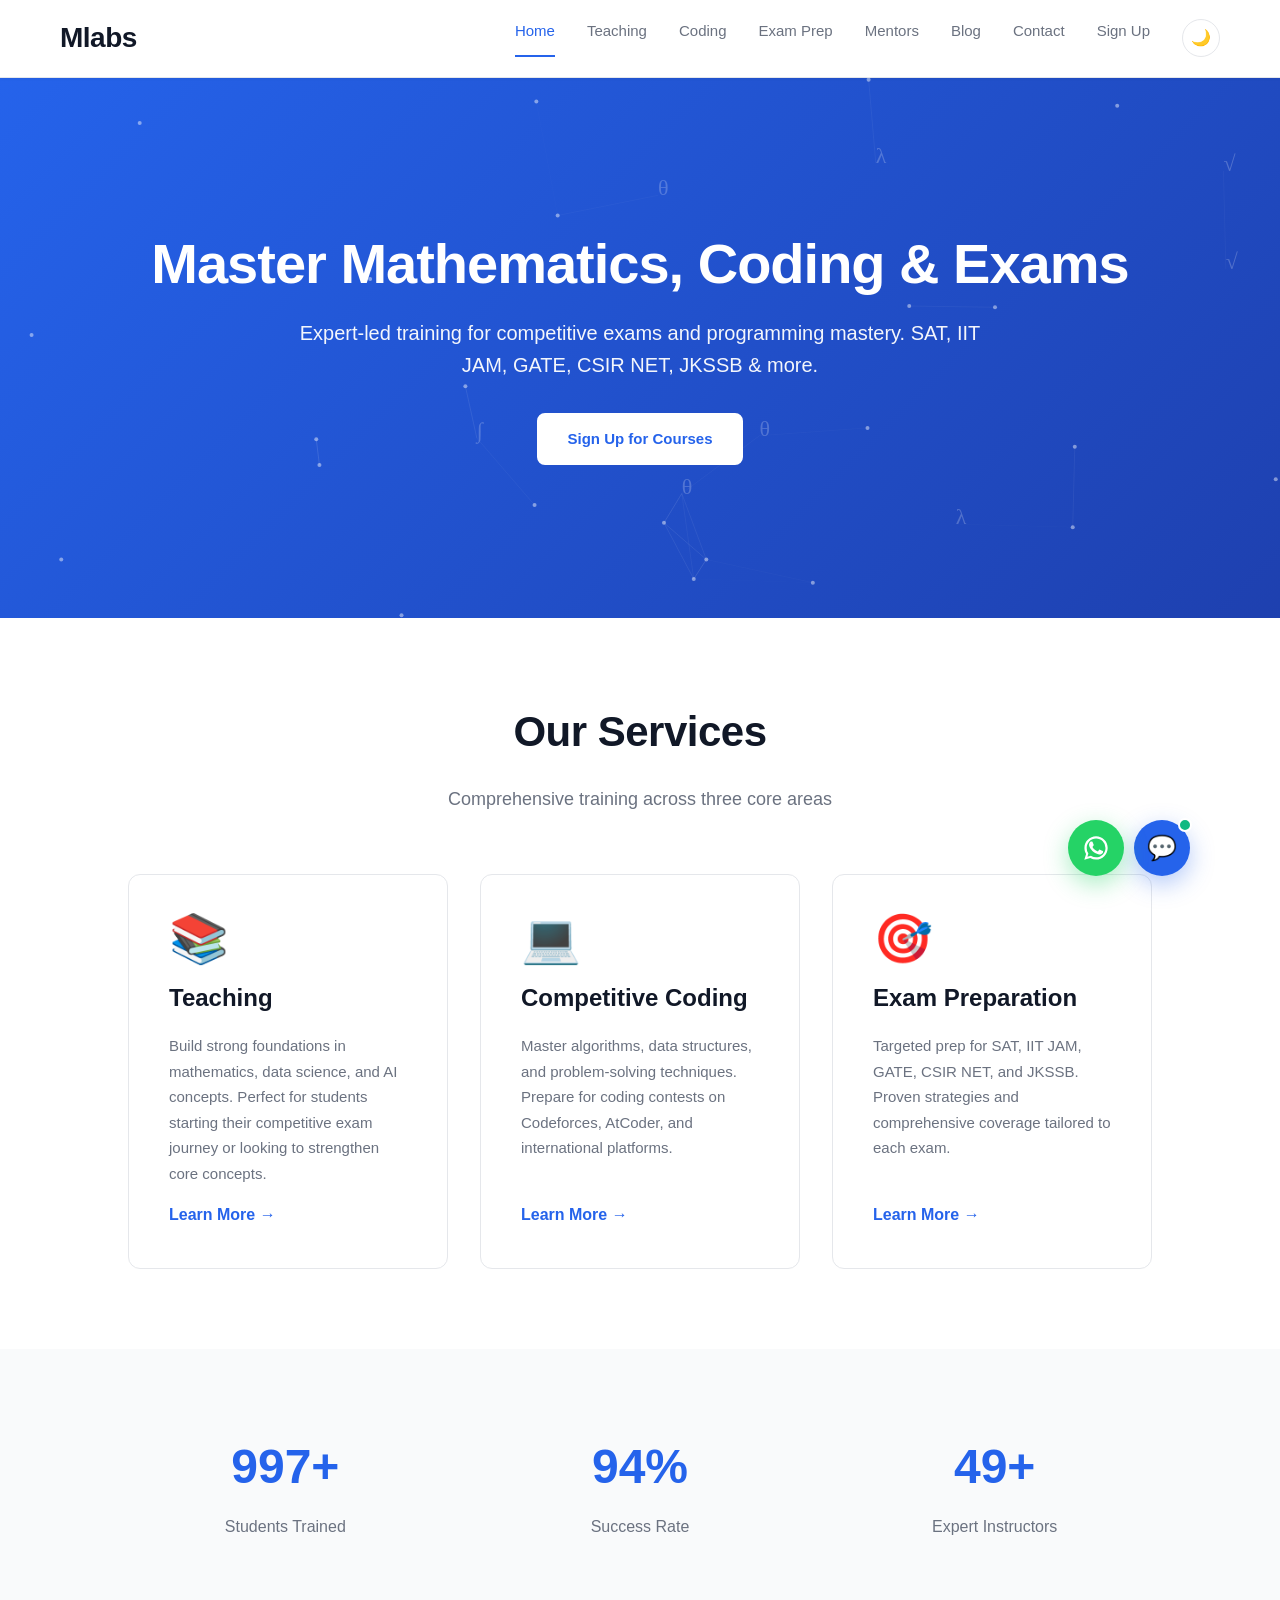
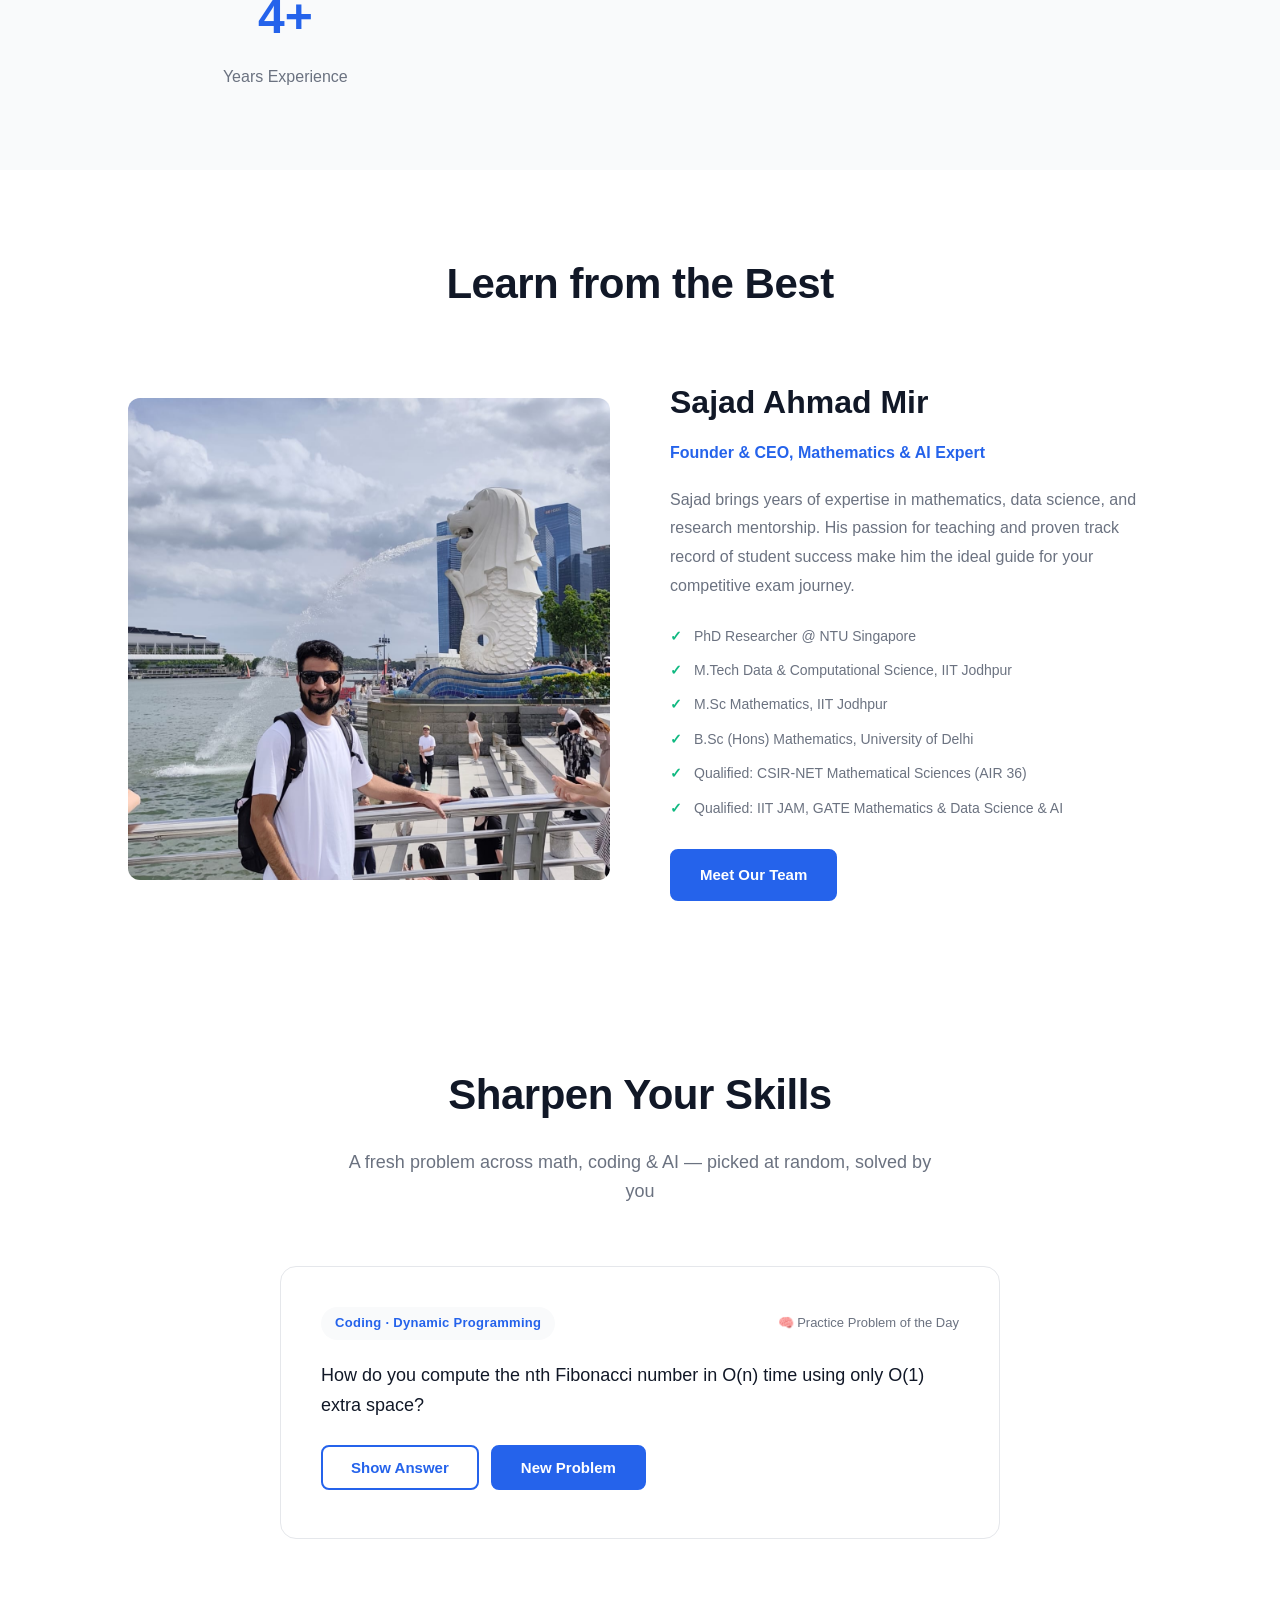
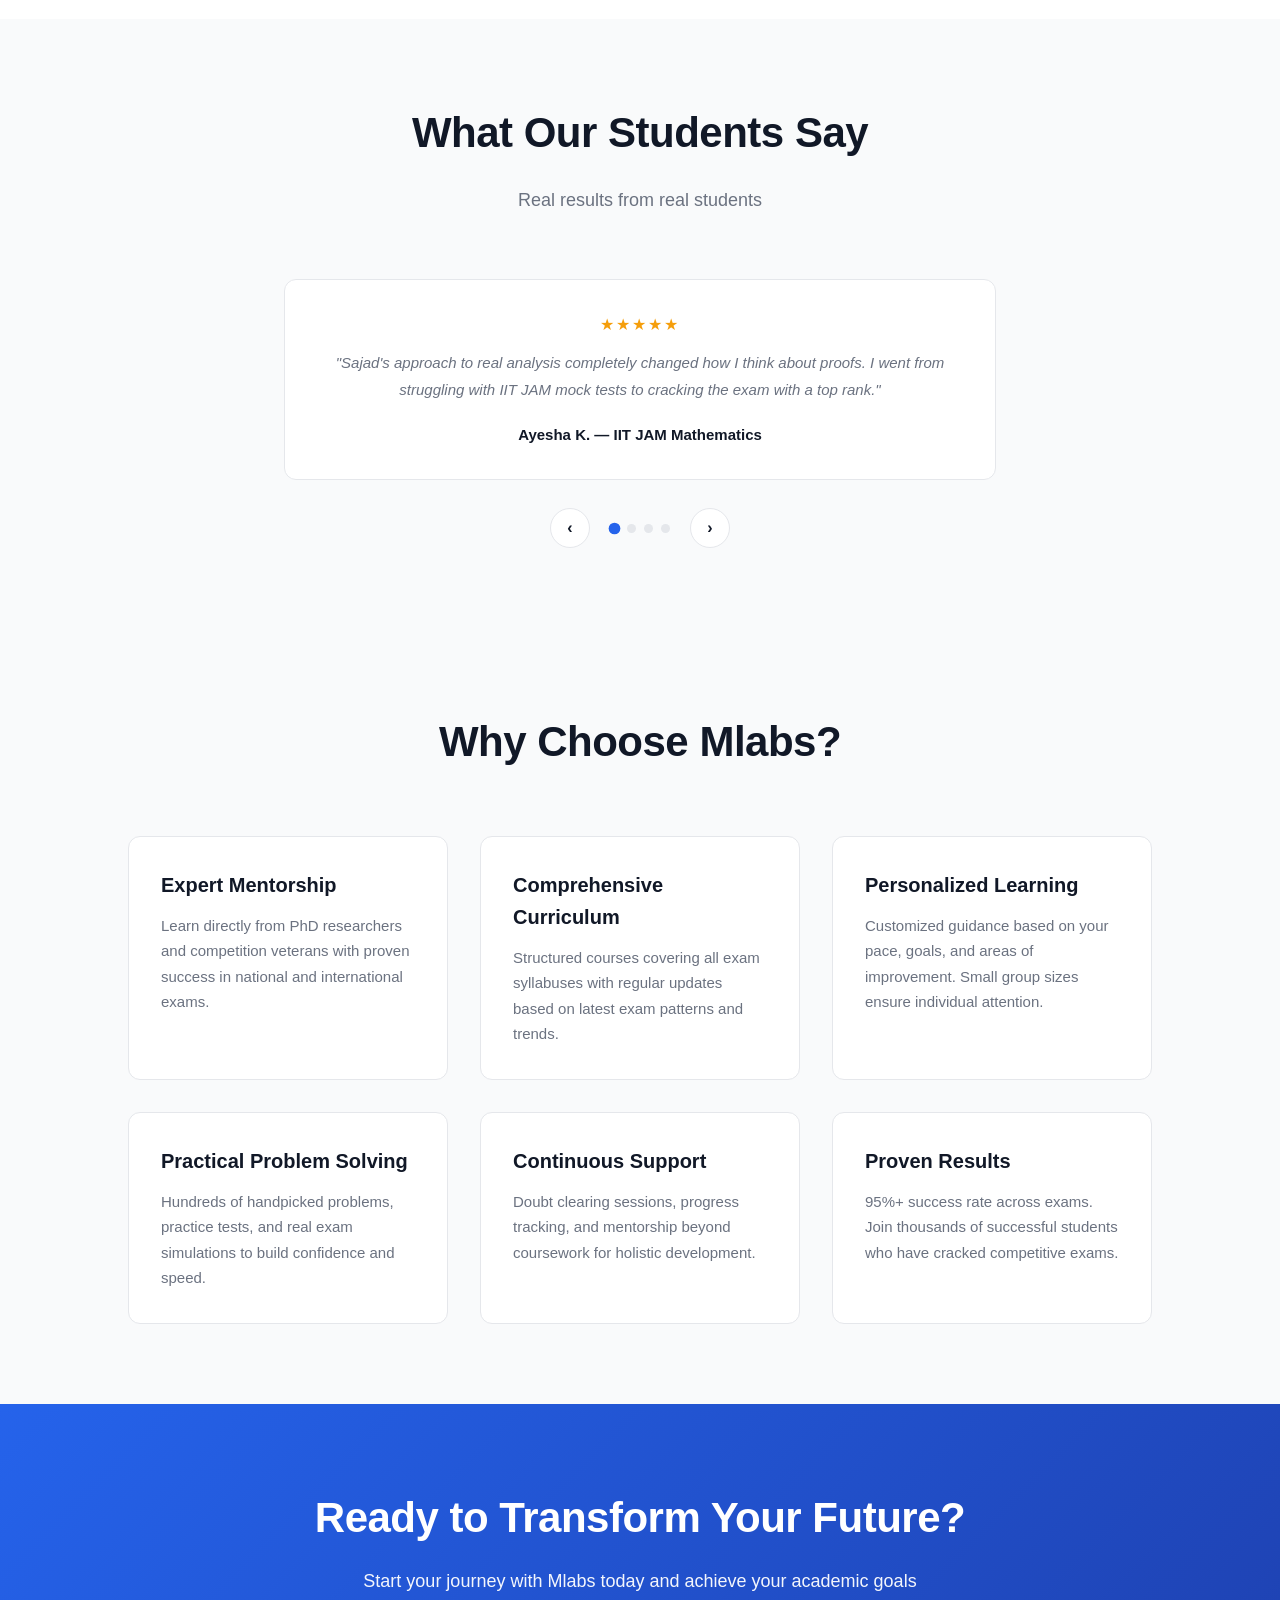
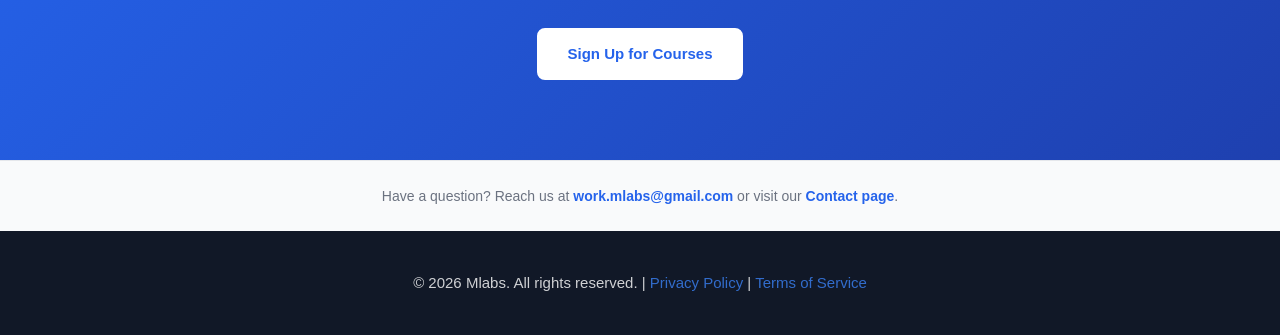
==== commit e8e1ad3a: "added conatact details" ====
--- a/index.html
+++ b/index.html
@@ -19,6 +19,7 @@
     <a href="services/exams.html">Exam Prep</a>
     <a href="mentors.html">Mentors</a>
     <a href="blog.html">Blog</a>
+    <a href="contact.html">Contact</a>
     <a href="apply.html">Sign Up</a>
   </nav>
 </header>
@@ -87,7 +88,7 @@
   
   <div class="instructor-container">
     <div class="instructor-image">
-      <img src="https://via.placeholder.com/400x400?text=Sajad+Ahmad+Mir" alt="Sajad Ahmad Mir - Founder & CEO">
+      <img src="images/image.jpeg" alt="Sajad Ahmad Mir - Founder & CEO">
     </div>
     
     <div class="instructor-content">
@@ -222,6 +223,11 @@
   <a class="btn" href="apply.html">Sign Up for Courses</a>
 </section>
 
+<!-- FOOTER CONTACT STRIP -->
+<div class="footer-contact">
+  <p>Have a question? Reach us at <a href="mailto:work.mlabs@gmail.com">work.mlabs@gmail.com</a> or visit our <a href="contact.html">Contact page</a>.</p>
+</div>
+
 <!-- FOOTER -->
 <footer>
   <p>&copy; 2026 Mlabs. All rights reserved. | <a href="#">Privacy Policy</a> | <a href="#">Terms of Service</a></p>
--- a/css/style.css
+++ b/css/style.css
@@ -644,6 +644,32 @@
 
 .exam-card .exam-info strong {
   color: var(--text-dark);
+}
+
+/* =========================
+FOOTER CONTACT STRIP
+========================= */
+
+.footer-contact {
+  background: var(--bg-light);
+  text-align: center;
+  padding: 24px 20px;
+  border-top: 1px solid var(--border);
+}
+
+.footer-contact p {
+  font-size: 14px;
+  color: var(--text-muted);
+}
+
+.footer-contact a {
+  color: var(--primary);
+  font-weight: 600;
+  text-decoration: none;
+}
+
+.footer-contact a:hover {
+  text-decoration: underline;
 }
 
 /* =========================
@@ -752,6 +778,11 @@
 
 [data-theme="dark"] .form-embed {
   border-color: #27272a;
+}
+
+[data-theme="dark"] footer,
+[data-theme="dark"] .footer-contact {
+  background: #000;
 }
 
 /* =========================
@@ -1065,6 +1096,38 @@
   bottom: 24px !important;
 }
 
+.whatsapp-launcher {
+  position: fixed;
+  bottom: 24px;
+  right: 156px;
+  width: 56px;
+  height: 56px;
+  border-radius: 50%;
+  background: #25d366;
+  color: white;
+  border: none;
+  cursor: pointer;
+  box-shadow: 0 8px 24px rgba(37, 211, 102, 0.4);
+  z-index: 1100;
+  display: flex;
+  align-items: center;
+  justify-content: center;
+  transition: all 0.3s ease;
+  text-decoration: none;
+}
+
+.whatsapp-launcher svg {
+  width: 28px;
+  height: 28px;
+  fill: white;
+}
+
+.whatsapp-launcher:hover {
+  background: #1ebe5b;
+  transform: translateY(-2px) scale(1.05);
+  box-shadow: 0 12px 28px rgba(37, 211, 102, 0.45);
+}
+
 .chat-launcher {
   position: fixed;
   bottom: 24px;
@@ -1258,14 +1321,19 @@
     width: auto;
   }
 
+  .whatsapp-launcher {
+    right: 16px;
+    bottom: 16px;
+  }
+
   .chat-launcher {
     right: 16px;
-    bottom: 16px;
+    bottom: 84px;
   }
 
   #scrollToTop {
     right: 16px !important;
-    bottom: 84px !important;
+    bottom: 152px !important;
   }
 }
 
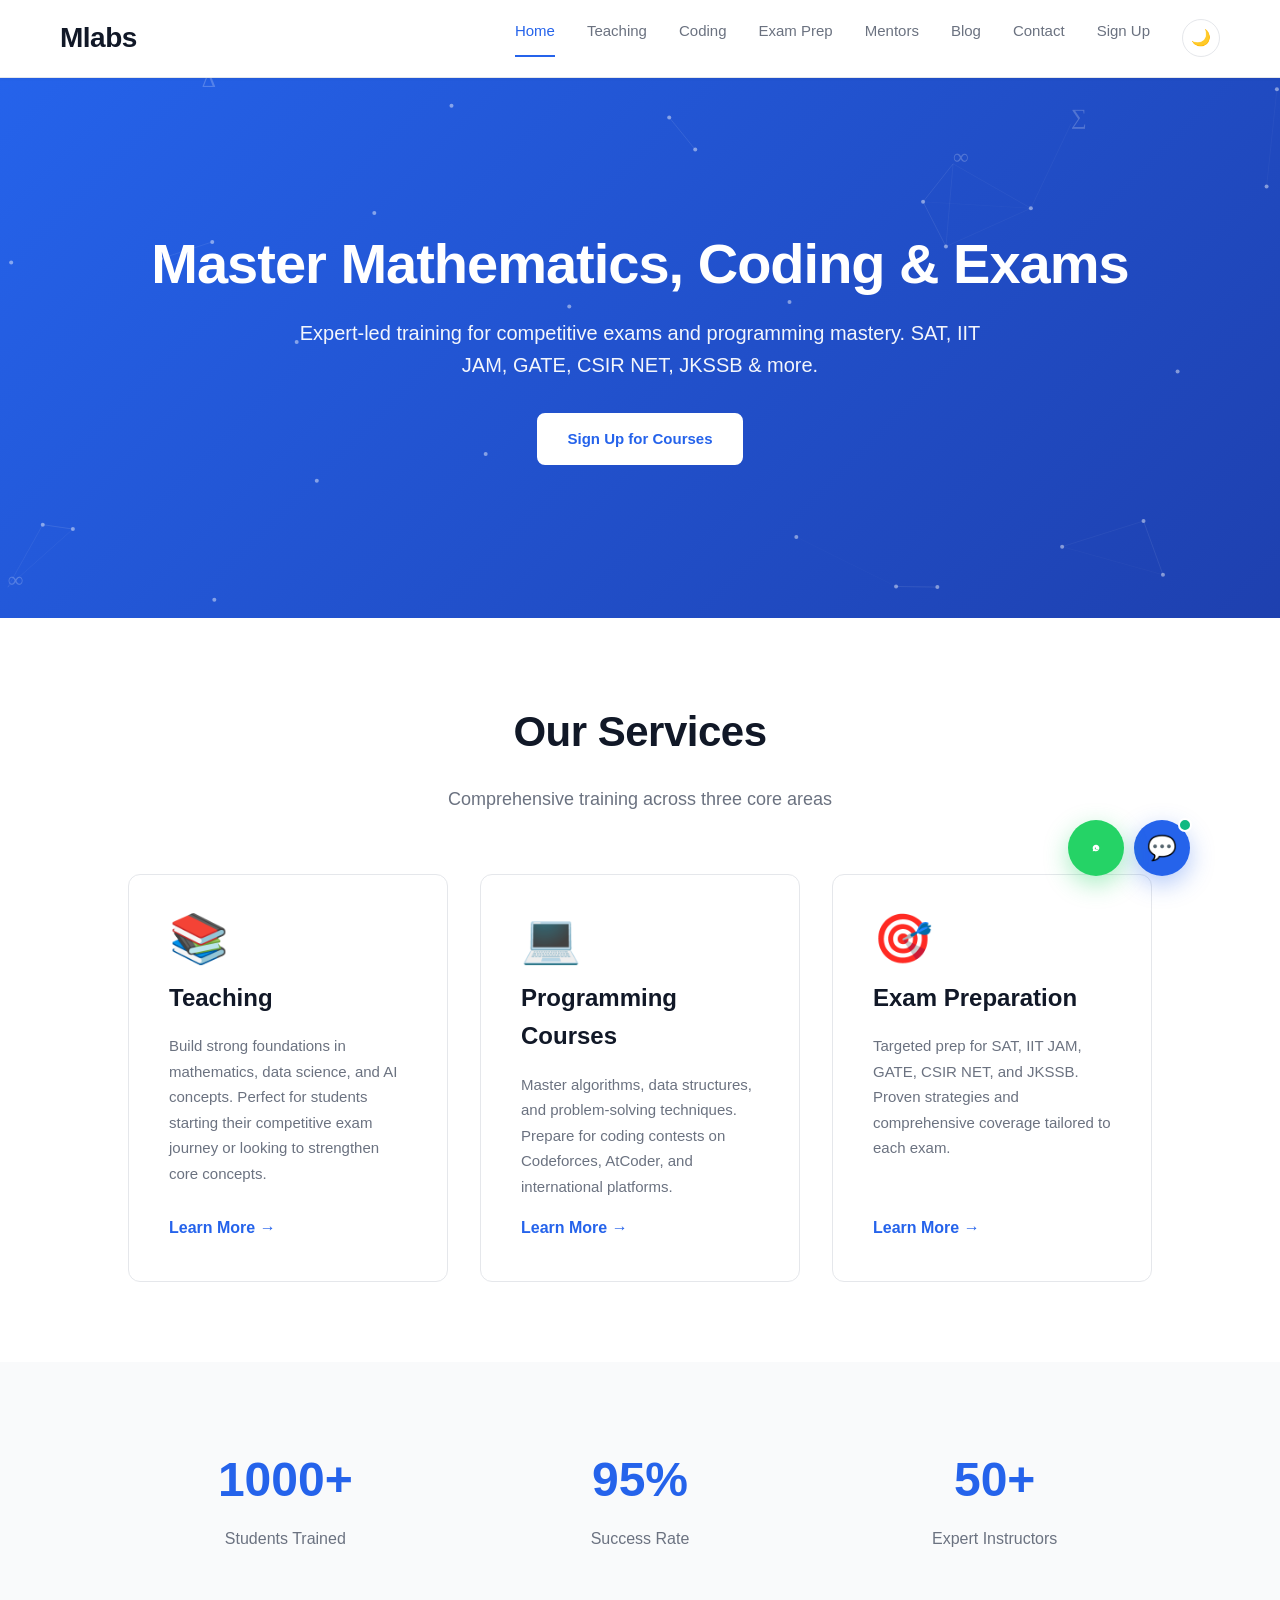
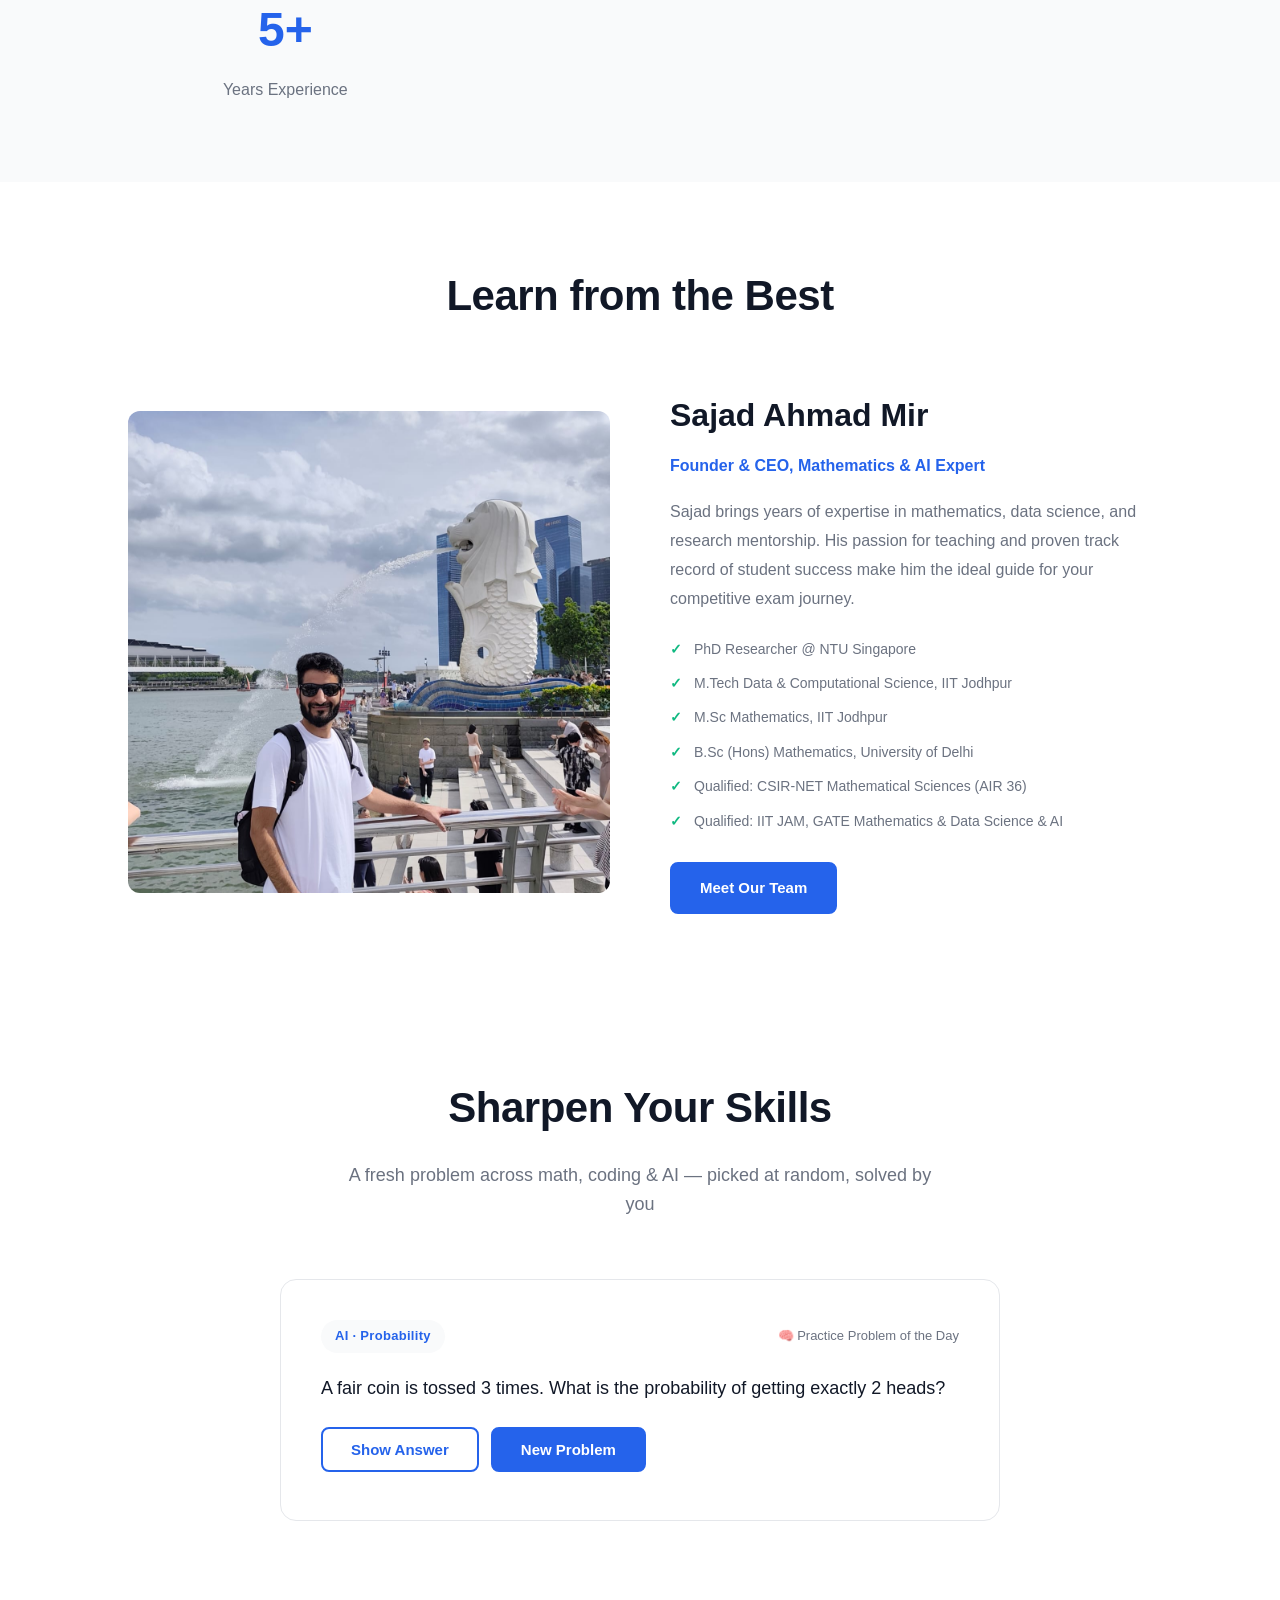
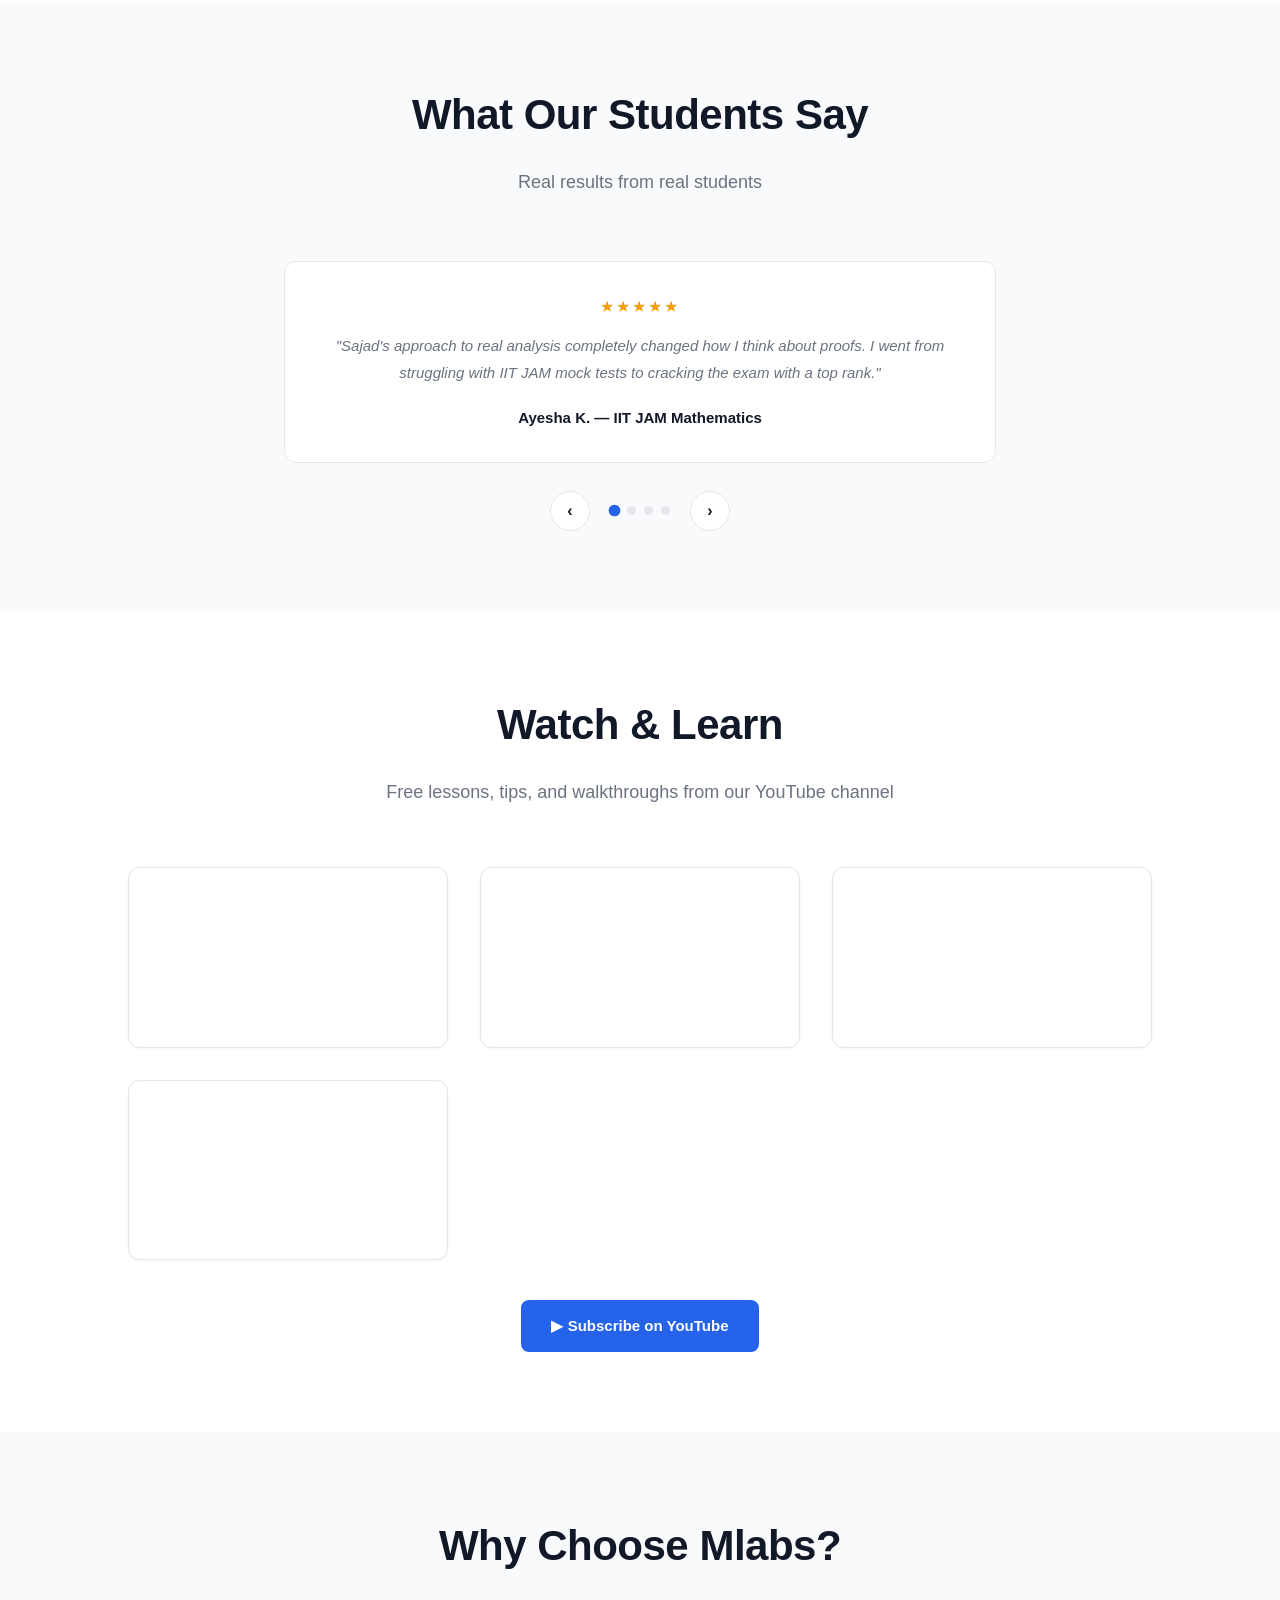
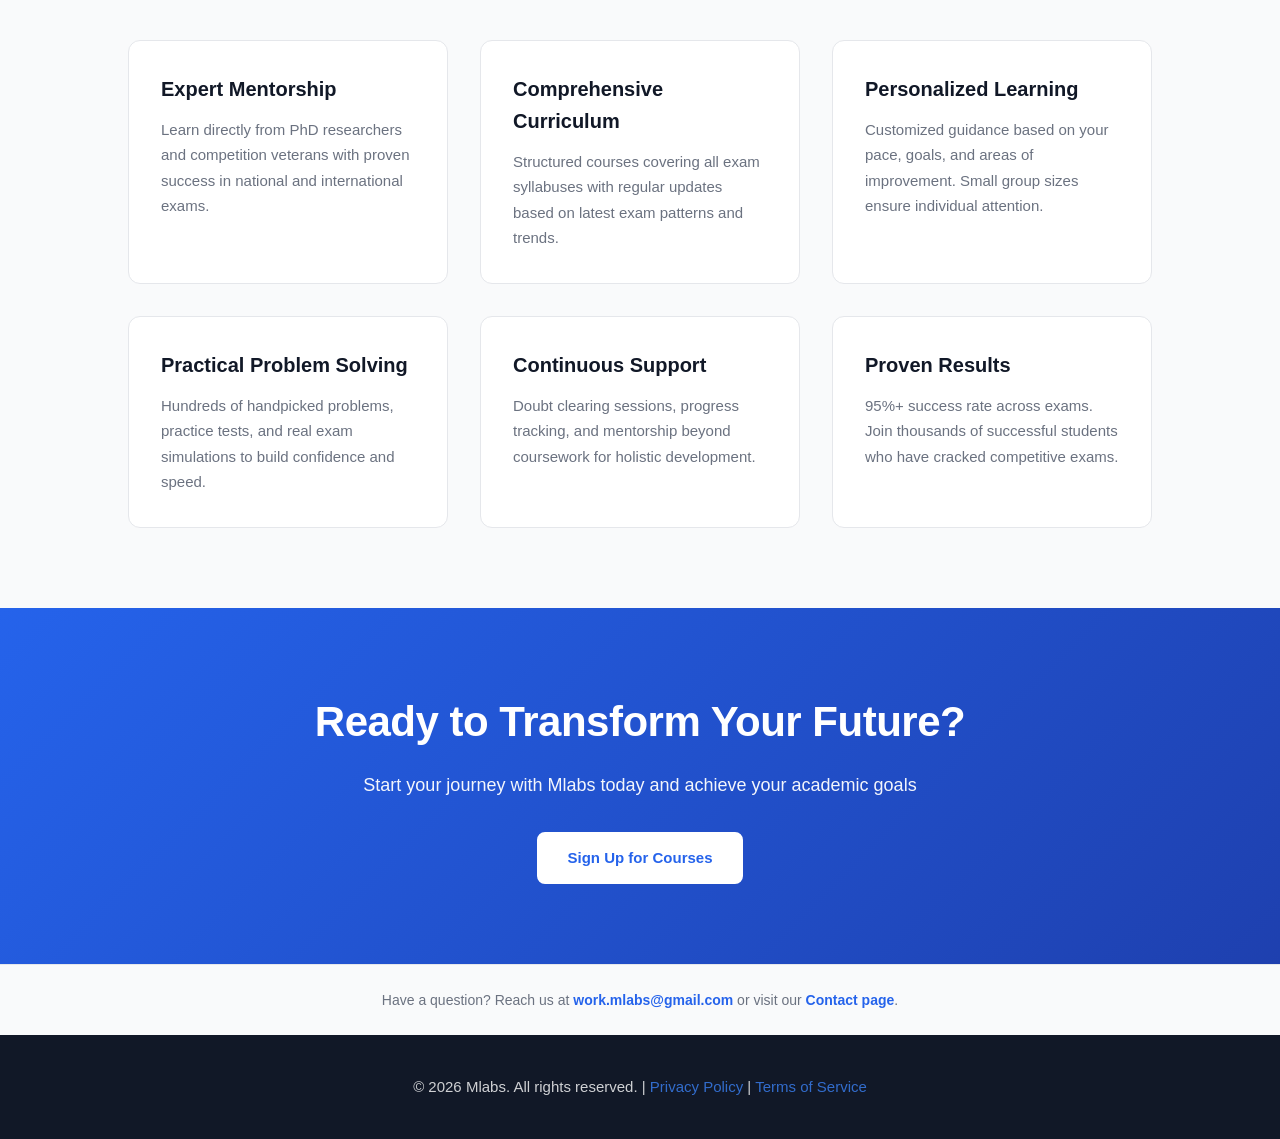
==== commit adf6e52e: "added youtube videos and channel address" ====
--- a/index.html
+++ b/index.html
@@ -46,7 +46,7 @@
     
     <div class="service-card">
       <div class="service-card-icon">💻</div>
-      <h3>Competitive Coding</h3>
+      <h3>Programming Courses</h3>
       <p>Master algorithms, data structures, and problem-solving techniques. Prepare for coding contests on Codeforces, AtCoder, and international platforms.</p>
       <a href="services/coding.html">Learn More →</a>
     </div>
@@ -179,6 +179,42 @@
   </div>
 </section>
 
+<!-- VIDEOS -->
+<section style="padding: 80px 10%; background: #ffffff;">
+  <h2 class="section-title">Watch & Learn</h2>
+  <p class="section-subtitle">Free lessons, tips, and walkthroughs from our YouTube channel</p>
+
+  <div class="video-grid">
+    <div class="video-card">
+      <div class="video-embed">
+        <iframe src="https://www.youtube.com/embed/SwJ3Y3PBQDM" title="Mlabs video" loading="lazy" frameborder="0" allow="accelerometer; autoplay; clipboard-write; encrypted-media; gyroscope; picture-in-picture; web-share" allowfullscreen></iframe>
+      </div>
+    </div>
+
+    <div class="video-card">
+      <div class="video-embed">
+        <iframe src="https://www.youtube.com/embed/emjX2_56g9o" title="Mlabs video" loading="lazy" frameborder="0" allow="accelerometer; autoplay; clipboard-write; encrypted-media; gyroscope; picture-in-picture; web-share" allowfullscreen></iframe>
+      </div>
+    </div>
+
+    <div class="video-card">
+      <div class="video-embed">
+        <iframe src="https://www.youtube.com/embed/NzWDiGd2okQ" title="Mlabs video" loading="lazy" frameborder="0" allow="accelerometer; autoplay; clipboard-write; encrypted-media; gyroscope; picture-in-picture; web-share" allowfullscreen></iframe>
+      </div>
+    </div>
+
+    <div class="video-card">
+      <div class="video-embed">
+        <iframe src="https://www.youtube.com/embed/QnNMftteWgM" title="Mlabs video" loading="lazy" frameborder="0" allow="accelerometer; autoplay; clipboard-write; encrypted-media; gyroscope; picture-in-picture; web-share" allowfullscreen></iframe>
+      </div>
+    </div>
+  </div>
+
+  <div style="text-align: center; margin-top: 40px;">
+    <a class="btn btn-primary" href="https://www.youtube.com/@mlabs-1" target="_blank" rel="noopener">▶ Subscribe on YouTube</a>
+  </div>
+</section>
+
 <!-- WHY CHOOSE MLABS -->
 <section class="features">
   <h2 class="section-title" style="margin-bottom: 60px;">Why Choose Mlabs?</h2>
--- a/css/style.css
+++ b/css/style.css
@@ -85,6 +85,53 @@
 }
 
 /* =========================
+MOBILE NAV TOGGLE (hamburger)
+========================= */
+
+.nav-toggle {
+  display: none;
+  flex-direction: column;
+  justify-content: center;
+  align-items: center;
+  gap: 5px;
+  width: 40px;
+  height: 40px;
+  background: transparent;
+  border: 1px solid var(--border);
+  border-radius: 8px;
+  cursor: pointer;
+  padding: 0;
+  flex-shrink: 0;
+}
+
+.nav-toggle:hover {
+  border-color: var(--primary);
+  transform: none;
+  box-shadow: none;
+}
+
+.nav-toggle span {
+  display: block;
+  width: 20px;
+  height: 2px;
+  background: var(--text-dark);
+  border-radius: 2px;
+  transition: transform 0.3s ease, opacity 0.3s ease;
+}
+
+.nav-toggle[aria-expanded="true"] span:nth-child(1) {
+  transform: translateY(7px) rotate(45deg);
+}
+
+.nav-toggle[aria-expanded="true"] span:nth-child(2) {
+  opacity: 0;
+}
+
+.nav-toggle[aria-expanded="true"] span:nth-child(3) {
+  transform: translateY(-7px) rotate(-45deg);
+}
+
+/* =========================
 HERO SECTION
 ========================= */
 
@@ -759,7 +806,8 @@
 [data-theme="dark"] .course,
 [data-theme="dark"] .article,
 [data-theme="dark"] .faq-item,
-[data-theme="dark"] .problem-widget {
+[data-theme="dark"] .problem-widget,
+[data-theme="dark"] .video-card {
   background: #18181c;
   border-color: #27272a;
 }
@@ -918,6 +966,47 @@
 }
 
 /* =========================
+VIDEO GRID
+========================= */
+
+.video-grid {
+  display: grid;
+  grid-template-columns: repeat(auto-fit, minmax(280px, 1fr));
+  gap: 32px;
+  max-width: 1200px;
+  margin: 0 auto;
+}
+
+.video-card {
+  border-radius: 12px;
+  overflow: hidden;
+  border: 1px solid var(--border);
+  background: white;
+  box-shadow: 0 1px 3px rgba(0, 0, 0, 0.05);
+  transition: all 0.3s ease;
+}
+
+.video-card:hover {
+  border-color: var(--primary);
+  box-shadow: 0 12px 32px rgba(37, 99, 235, 0.1);
+  transform: translateY(-4px);
+}
+
+.video-embed {
+  position: relative;
+  width: 100%;
+  aspect-ratio: 16 / 9;
+}
+
+.video-embed iframe {
+  position: absolute;
+  inset: 0;
+  width: 100%;
+  height: 100%;
+  border: 0;
+}
+
+/* =========================
 TESTIMONIAL CAROUSEL
 ========================= */
 
@@ -1267,6 +1356,40 @@
   border-bottom-right-radius: 4px;
 }
 
+.chat-typing {
+  display: flex;
+  align-items: center;
+  gap: 4px;
+  padding: 14px 16px;
+}
+
+.chat-typing span {
+  width: 6px;
+  height: 6px;
+  border-radius: 50%;
+  background: var(--text-muted);
+  animation: chatTypingBounce 1.2s infinite ease-in-out;
+}
+
+.chat-typing span:nth-child(2) {
+  animation-delay: 0.15s;
+}
+
+.chat-typing span:nth-child(3) {
+  animation-delay: 0.3s;
+}
+
+@keyframes chatTypingBounce {
+  0%, 60%, 100% {
+    transform: translateY(0);
+    opacity: 0.5;
+  }
+  30% {
+    transform: translateY(-4px);
+    opacity: 1;
+  }
+}
+
 .chat-quick-replies {
   display: flex;
   flex-wrap: wrap;
@@ -1314,6 +1437,31 @@
   padding: 10px 16px;
 }
 
+/* =========================
+WHATSAPP WINDOW THEME (reuses .chat-window structure)
+========================= */
+
+.whatsapp-window .chat-header {
+  background: linear-gradient(135deg, #25d366 0%, #128c7e 100%);
+}
+
+.whatsapp-window .chat-msg.user {
+  background: #25d366;
+}
+
+.whatsapp-window #whatsappSend {
+  background: #25d366;
+}
+
+.whatsapp-window #whatsappSend:hover {
+  background: #1ebe5b;
+}
+
+.whatsapp-window #whatsappInput:focus {
+  border-color: #25d366;
+  box-shadow: 0 0 0 3px rgba(37, 211, 102, 0.15);
+}
+
 @media (max-width: 480px) {
   .chat-window {
     right: 16px;
@@ -1375,25 +1523,51 @@
     grid-template-columns: 1fr;
     gap: 40px;
   }
+
+  header {
+    padding: 14px 24px;
+    flex-wrap: wrap;
+  }
+
+  .nav-toggle {
+    display: flex;
+  }
+
+  nav {
+    flex-basis: 100%;
+    flex-direction: column;
+    align-items: flex-start;
+    gap: 4px;
+    max-height: 0;
+    overflow: hidden;
+    transition: max-height 0.35s ease;
+  }
+
+  nav.nav-open {
+    max-height: 500px;
+    margin-top: 14px;
+    padding-top: 14px;
+    border-top: 1px solid var(--border);
+  }
+
+  nav a {
+    width: 100%;
+    padding: 10px 4px;
+  }
+
+  nav a.active {
+    border-bottom: none;
+    background: var(--bg-light);
+    border-radius: 6px;
+    padding-left: 8px;
+  }
+
+  nav .theme-toggle {
+    margin-top: 8px;
+  }
 }
 
 @media (max-width: 768px) {
-  header {
-    flex-direction: column;
-    padding: 12px 20px;
-    gap: 12px;
-  }
-
-  nav {
-    flex-direction: column;
-    gap: 12px;
-    width: 100%;
-  }
-
-  nav a {
-    padding: 8px 0;
-  }
-
   .hero {
     height: 50vh;
     padding: 20px;
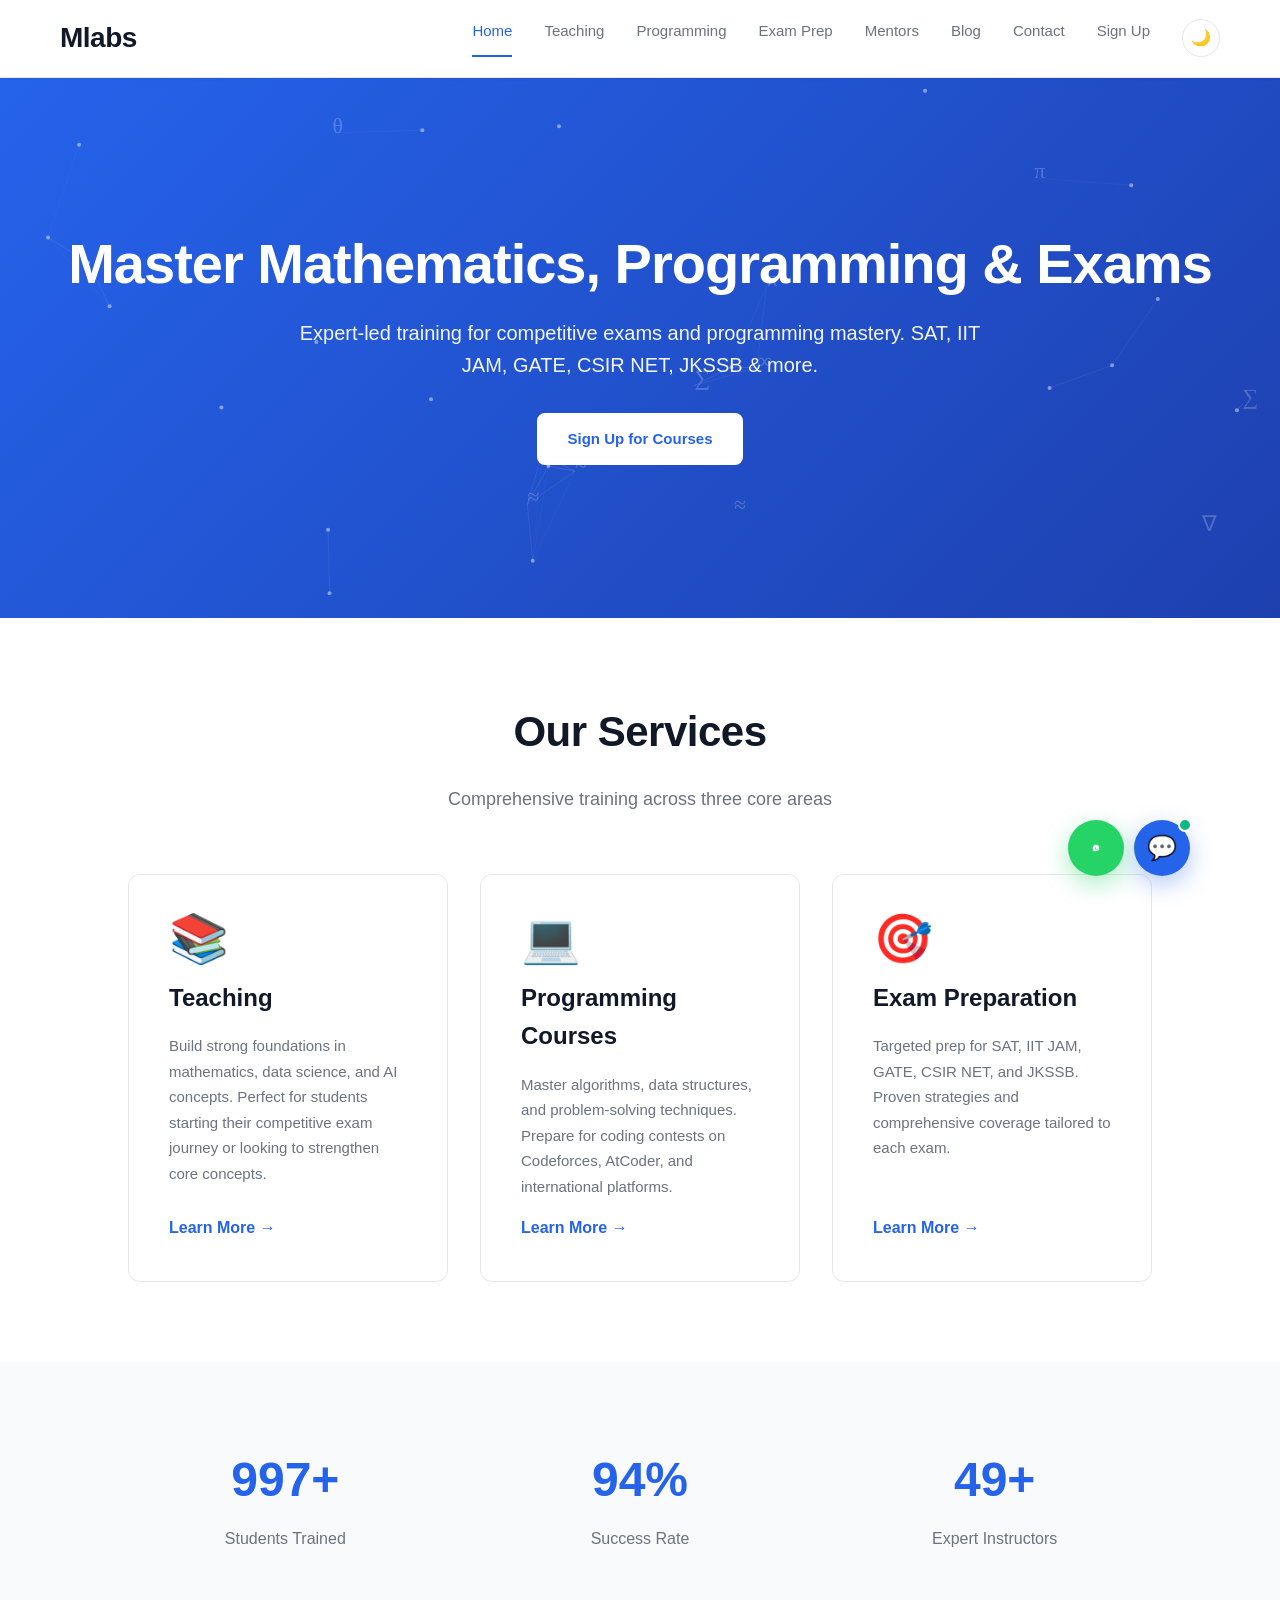
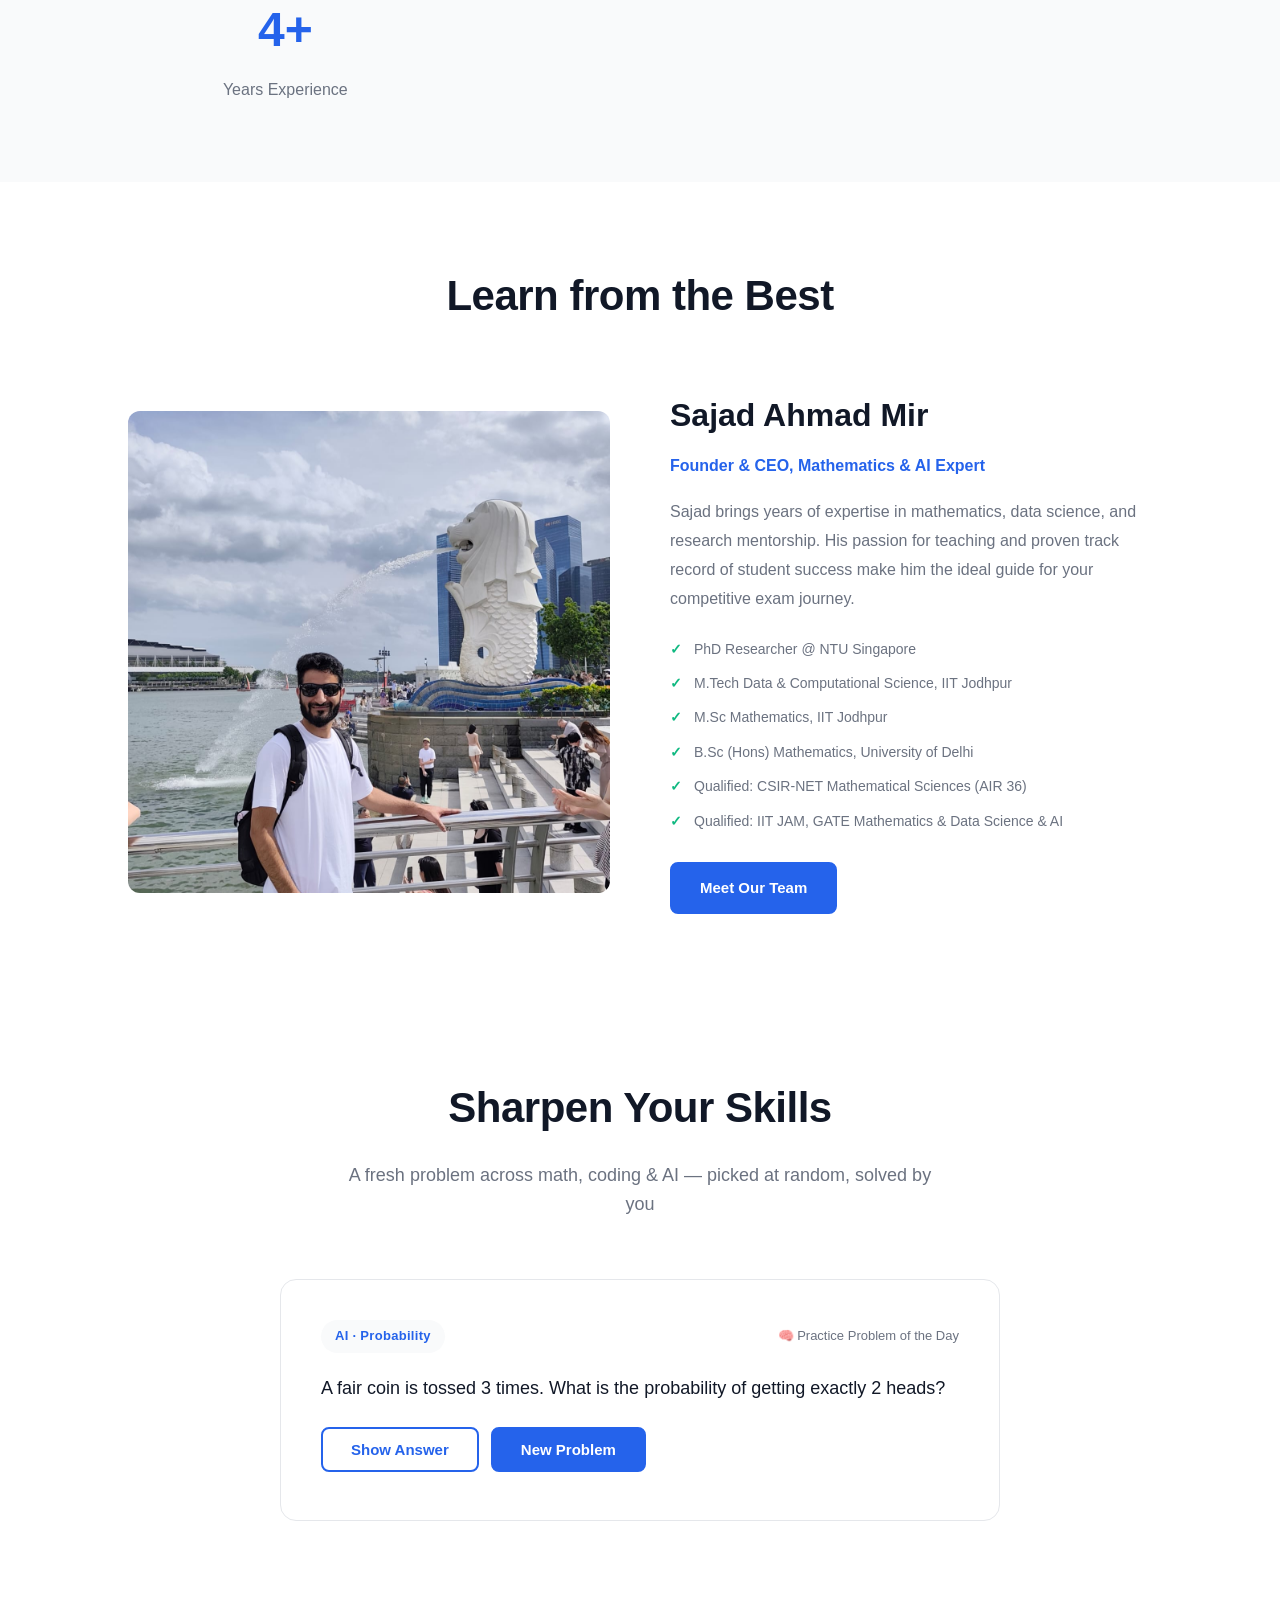
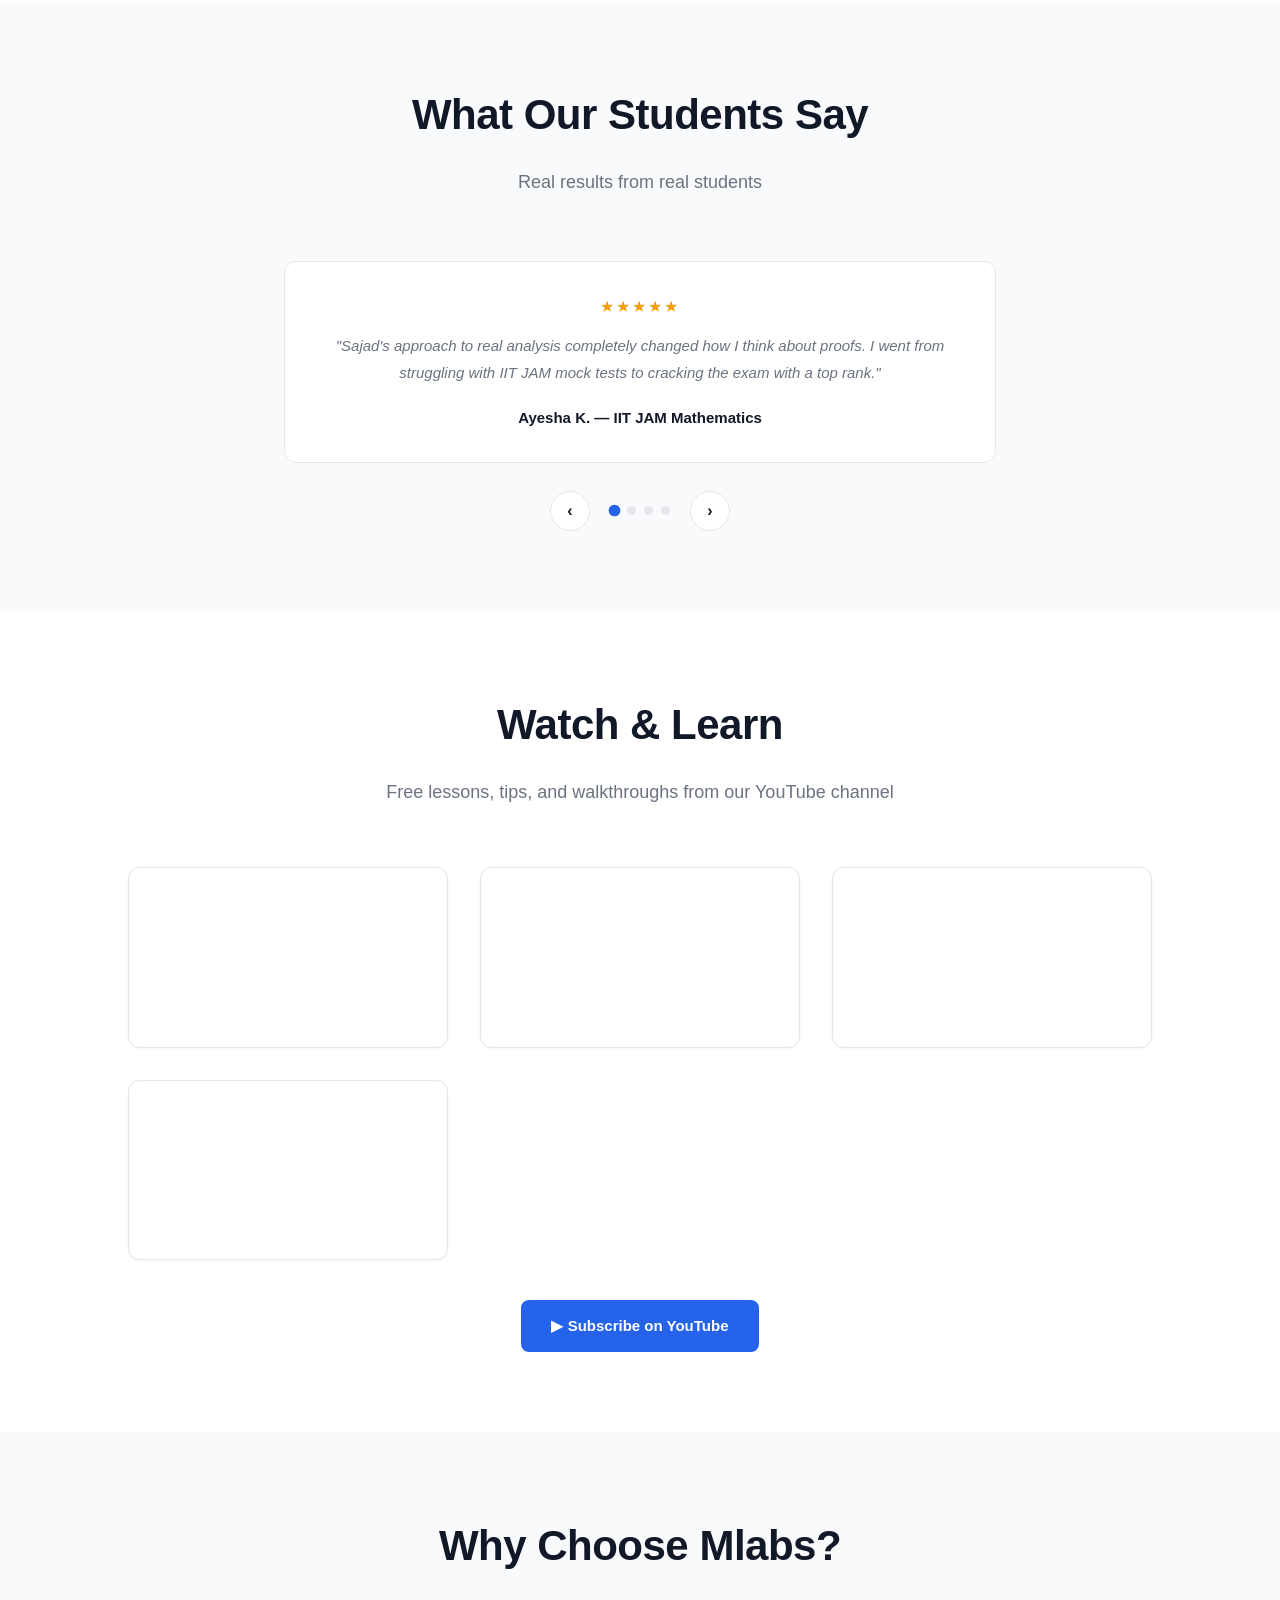
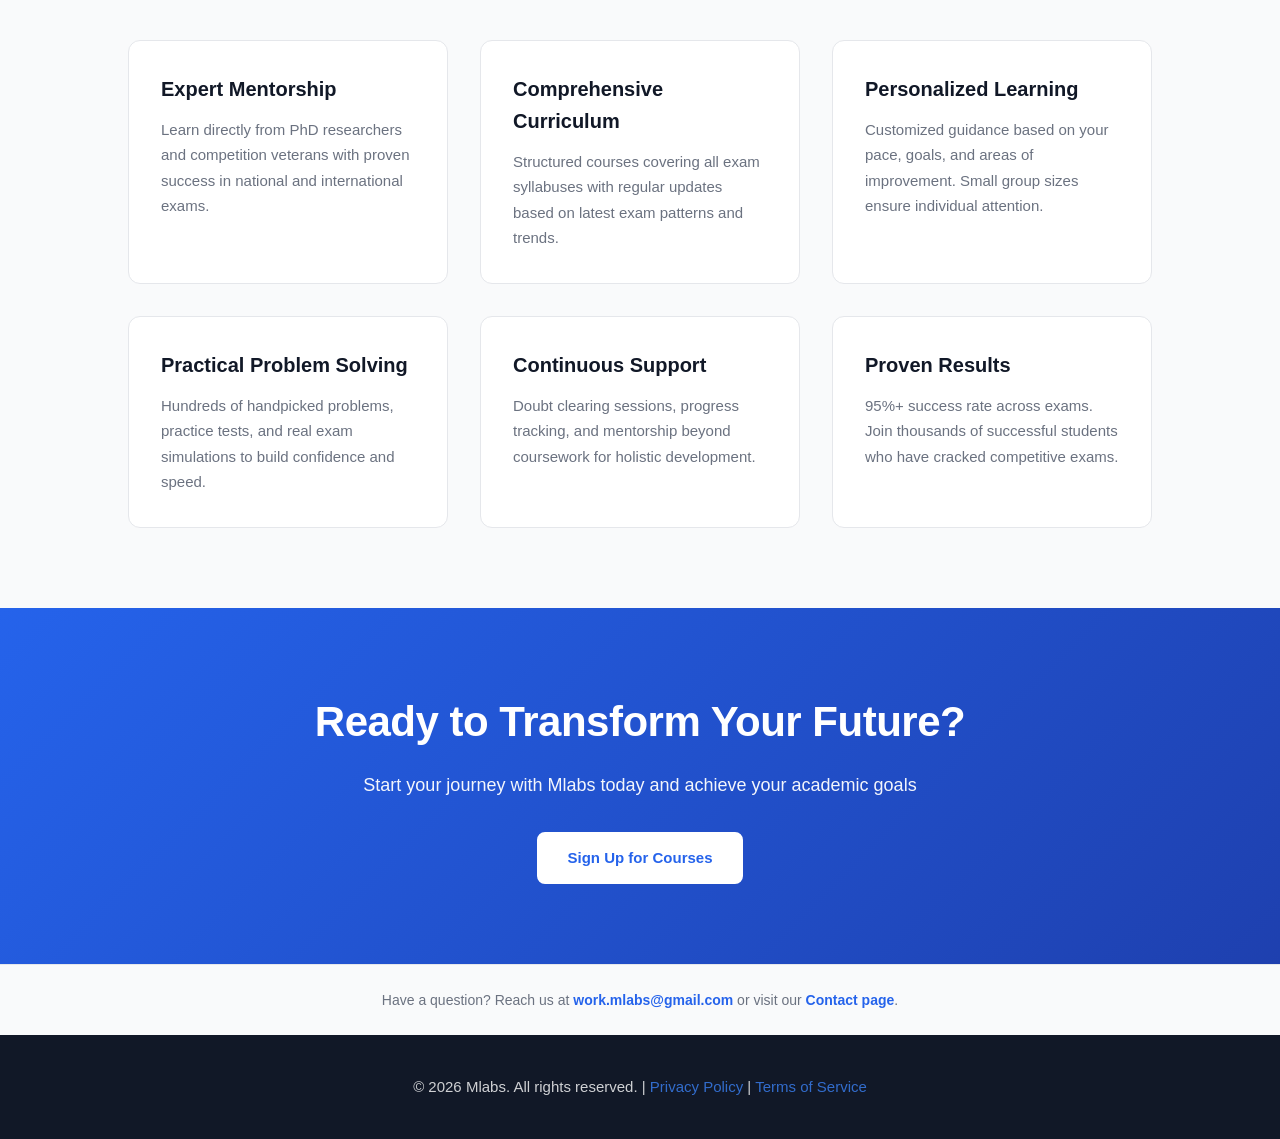
==== commit cced8236: "made some changes in the fonts to make text visible in both modes" ====
--- a/index.html
+++ b/index.html
@@ -3,7 +3,7 @@
 <head>
   <meta charset="UTF-8">
   <meta name="viewport" content="width=device-width, initial-scale=1.0">
-  <title>Mlabs | Master Math, Coding & Exams</title>
+  <title>Mlabs | Master Math, Programming & Exams</title>
   <script>(function(){try{if(localStorage.getItem('mlabs-theme')==='dark'){document.documentElement.setAttribute('data-theme','dark');}}catch(e){}})();</script>
   <link rel="stylesheet" href="css/style.css">
 </head>
@@ -15,7 +15,7 @@
   <nav>
     <a href="index.html" class="active">Home</a>
     <a href="services/teaching.html">Teaching</a>
-    <a href="services/coding.html">Coding</a>
+    <a href="services/coding.html">Programming</a>
     <a href="services/exams.html">Exam Prep</a>
     <a href="mentors.html">Mentors</a>
     <a href="blog.html">Blog</a>
@@ -26,7 +26,7 @@
 
 <!-- HERO SECTION -->
 <section class="hero">
-  <h1>Master Mathematics, Coding & Exams</h1>
+  <h1>Master Mathematics, Programming & Exams</h1>
   <p>Expert-led training for competitive exams and programming mastery. SAT, IIT JAM, GATE, CSIR NET, JKSSB & more.</p>
   <a class="btn" href="apply.html">Sign Up for Courses</a>
 </section>
@@ -152,7 +152,7 @@
           <div class="testimonial">
             <div class="testimonial-stars">★★★★★</div>
             <p class="testimonial-text">"The competitive coding track gave me a structured path through DSA that self-study never could. My Codeforces rating jumped two divisions in one semester."</p>
-            <div class="testimonial-author">Rohan V. — Competitive Coding</div>
+            <div class="testimonial-author">Rohan V. — Competitive Programming</div>
           </div>
         </div>
         <div class="testimonial-slide">
--- a/css/style.css
+++ b/css/style.css
@@ -807,9 +807,28 @@
 [data-theme="dark"] .article,
 [data-theme="dark"] .faq-item,
 [data-theme="dark"] .problem-widget,
-[data-theme="dark"] .video-card {
+[data-theme="dark"] .video-card,
+[data-theme="dark"] .carousel-btn,
+[data-theme="dark"] .chat-msg.bot {
   background: #18181c;
   border-color: #27272a;
+}
+
+[data-theme="dark"] .instructor-section {
+  background: #111114;
+}
+
+[data-theme="dark"] .chat-window {
+  background: #0f0f12;
+}
+
+[data-theme="dark"] .chat-input-row {
+  background: #0f0f12;
+  border-top-color: #27272a;
+}
+
+[data-theme="dark"] .chat-quick-reply {
+  background: #18181c;
 }
 
 [data-theme="dark"] .instructor-image {
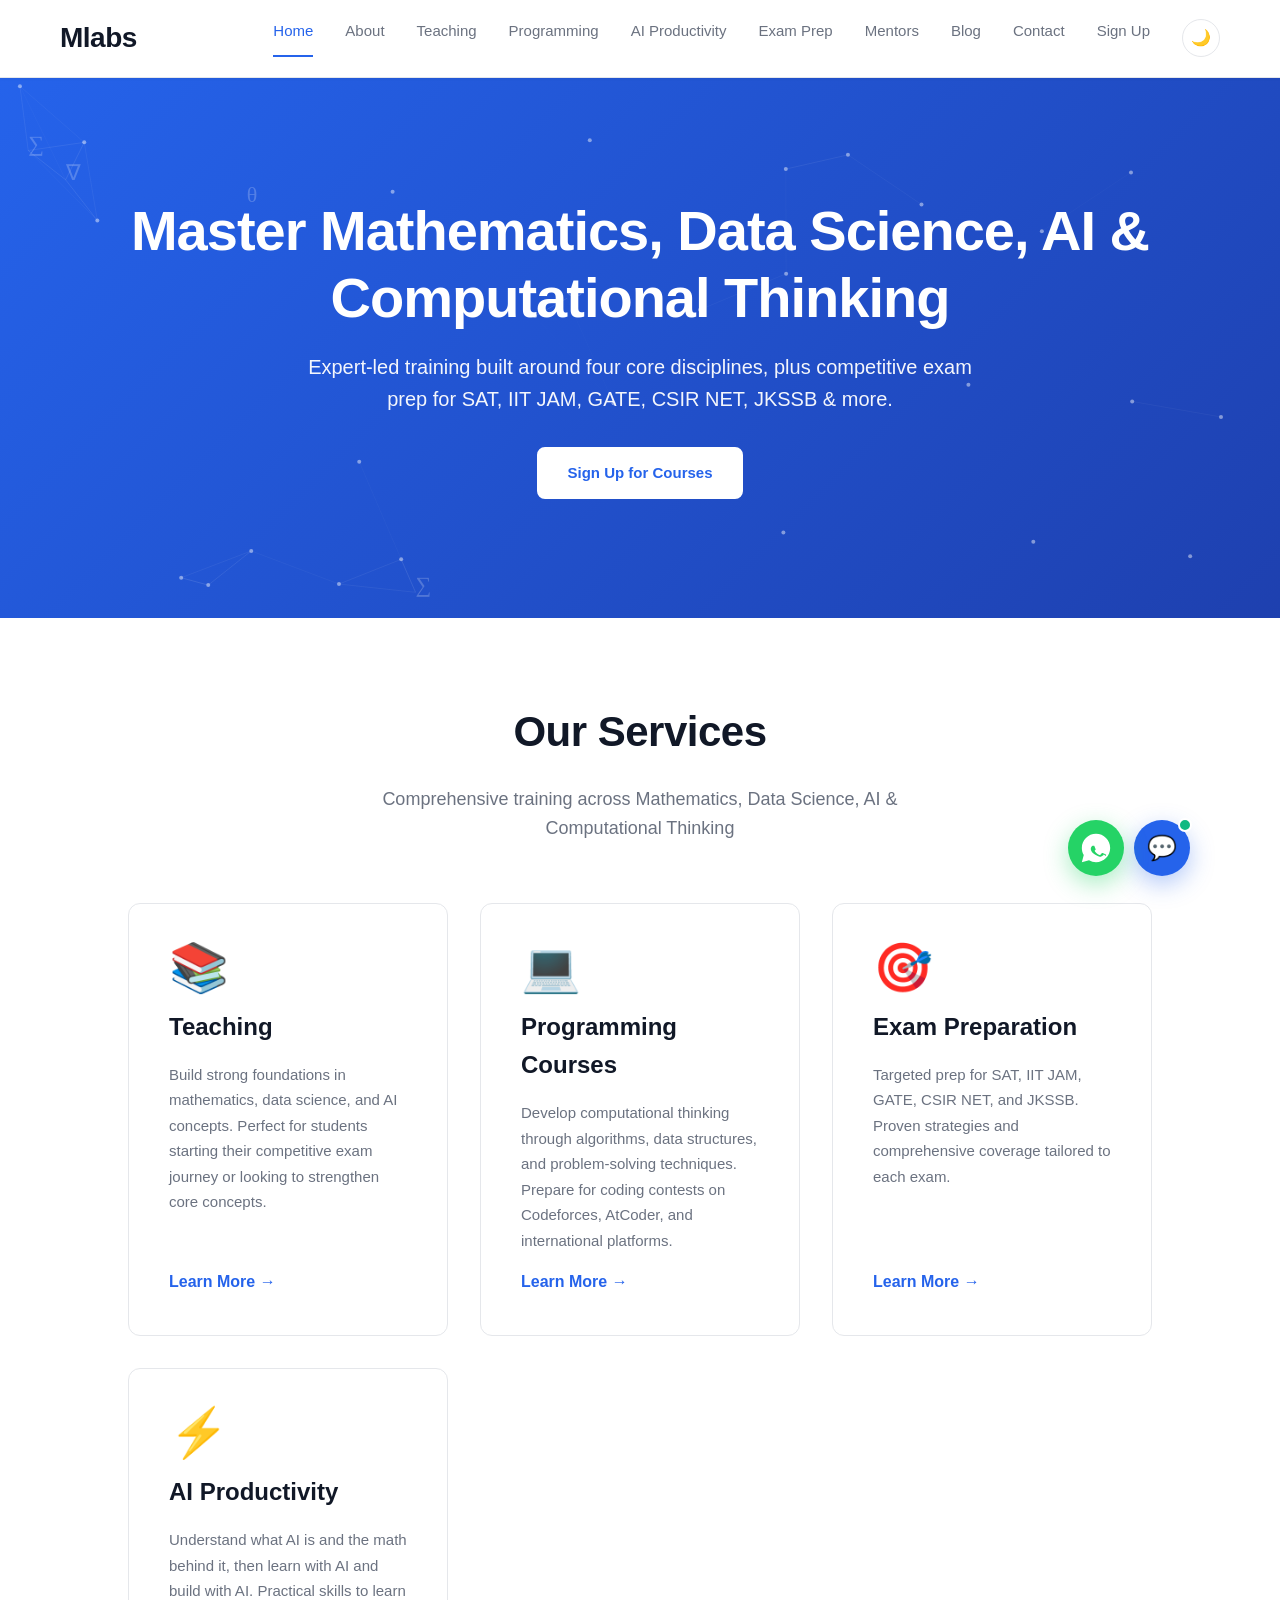
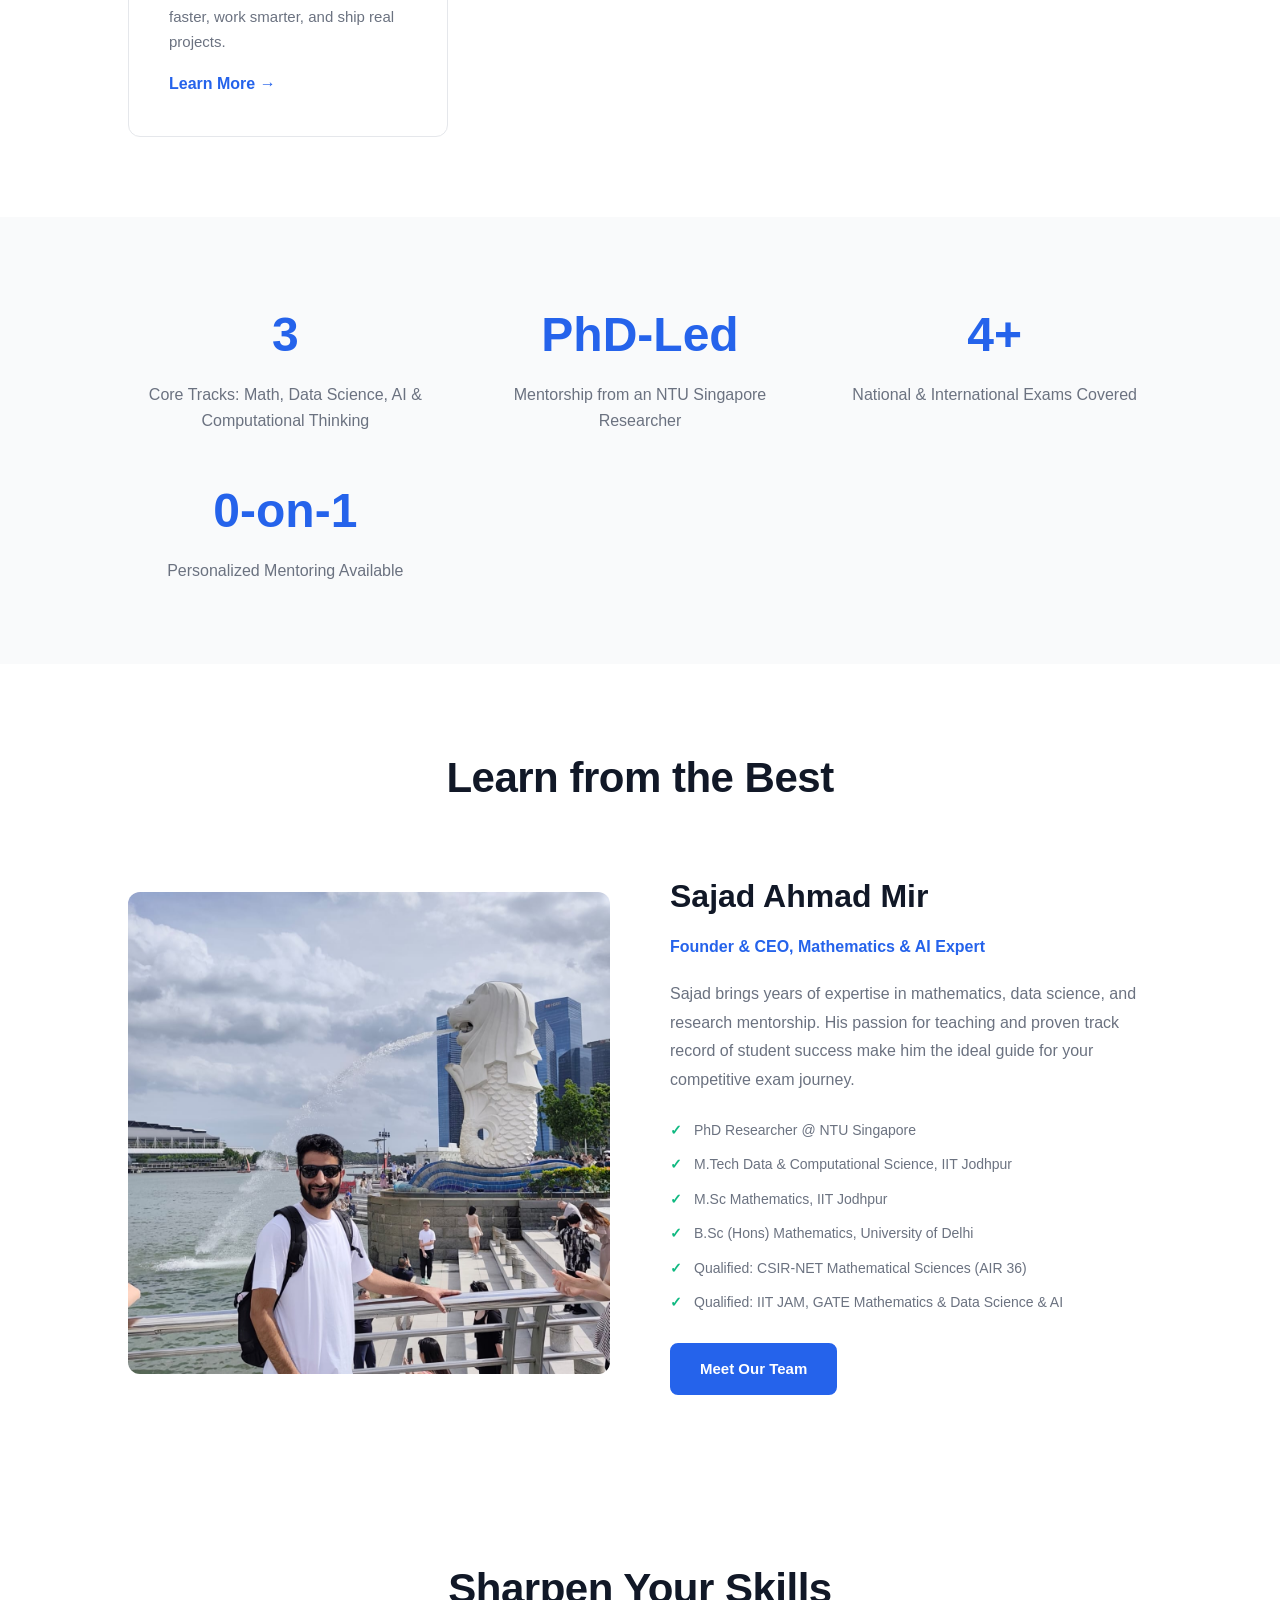
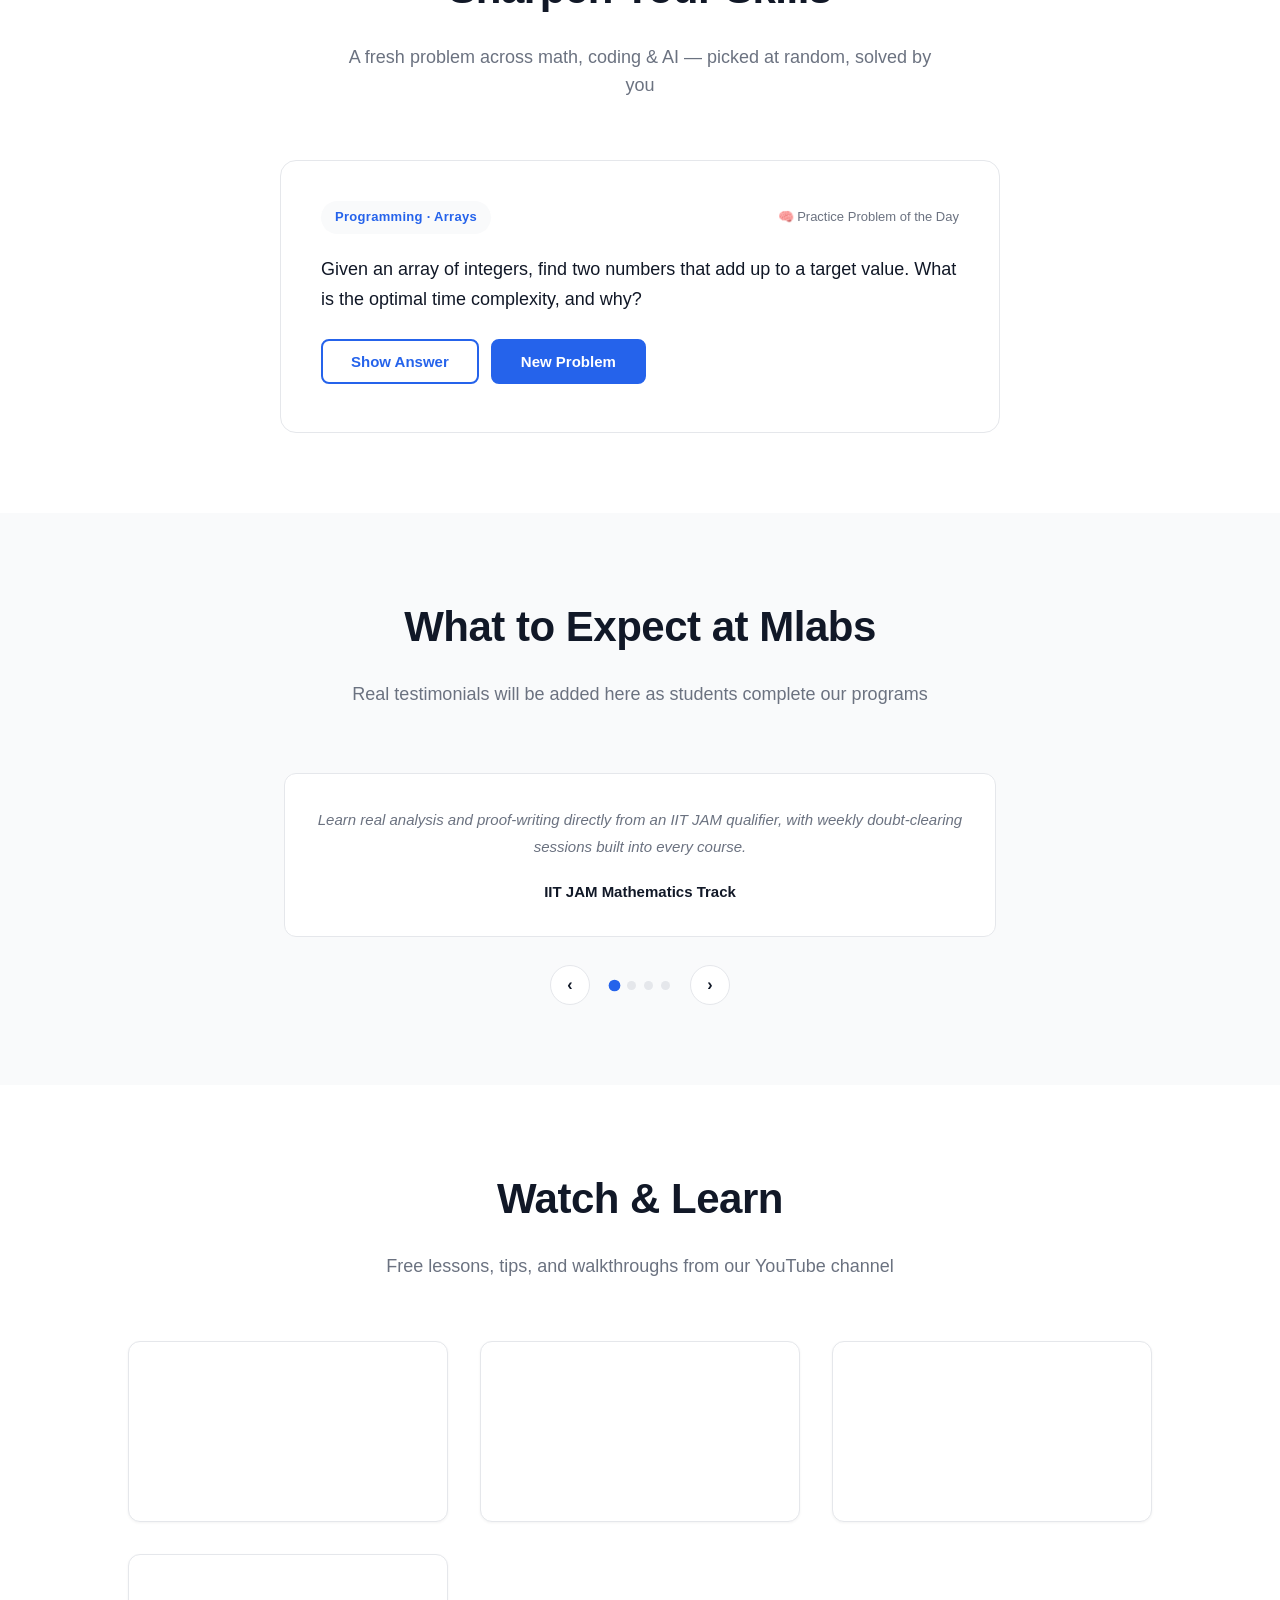
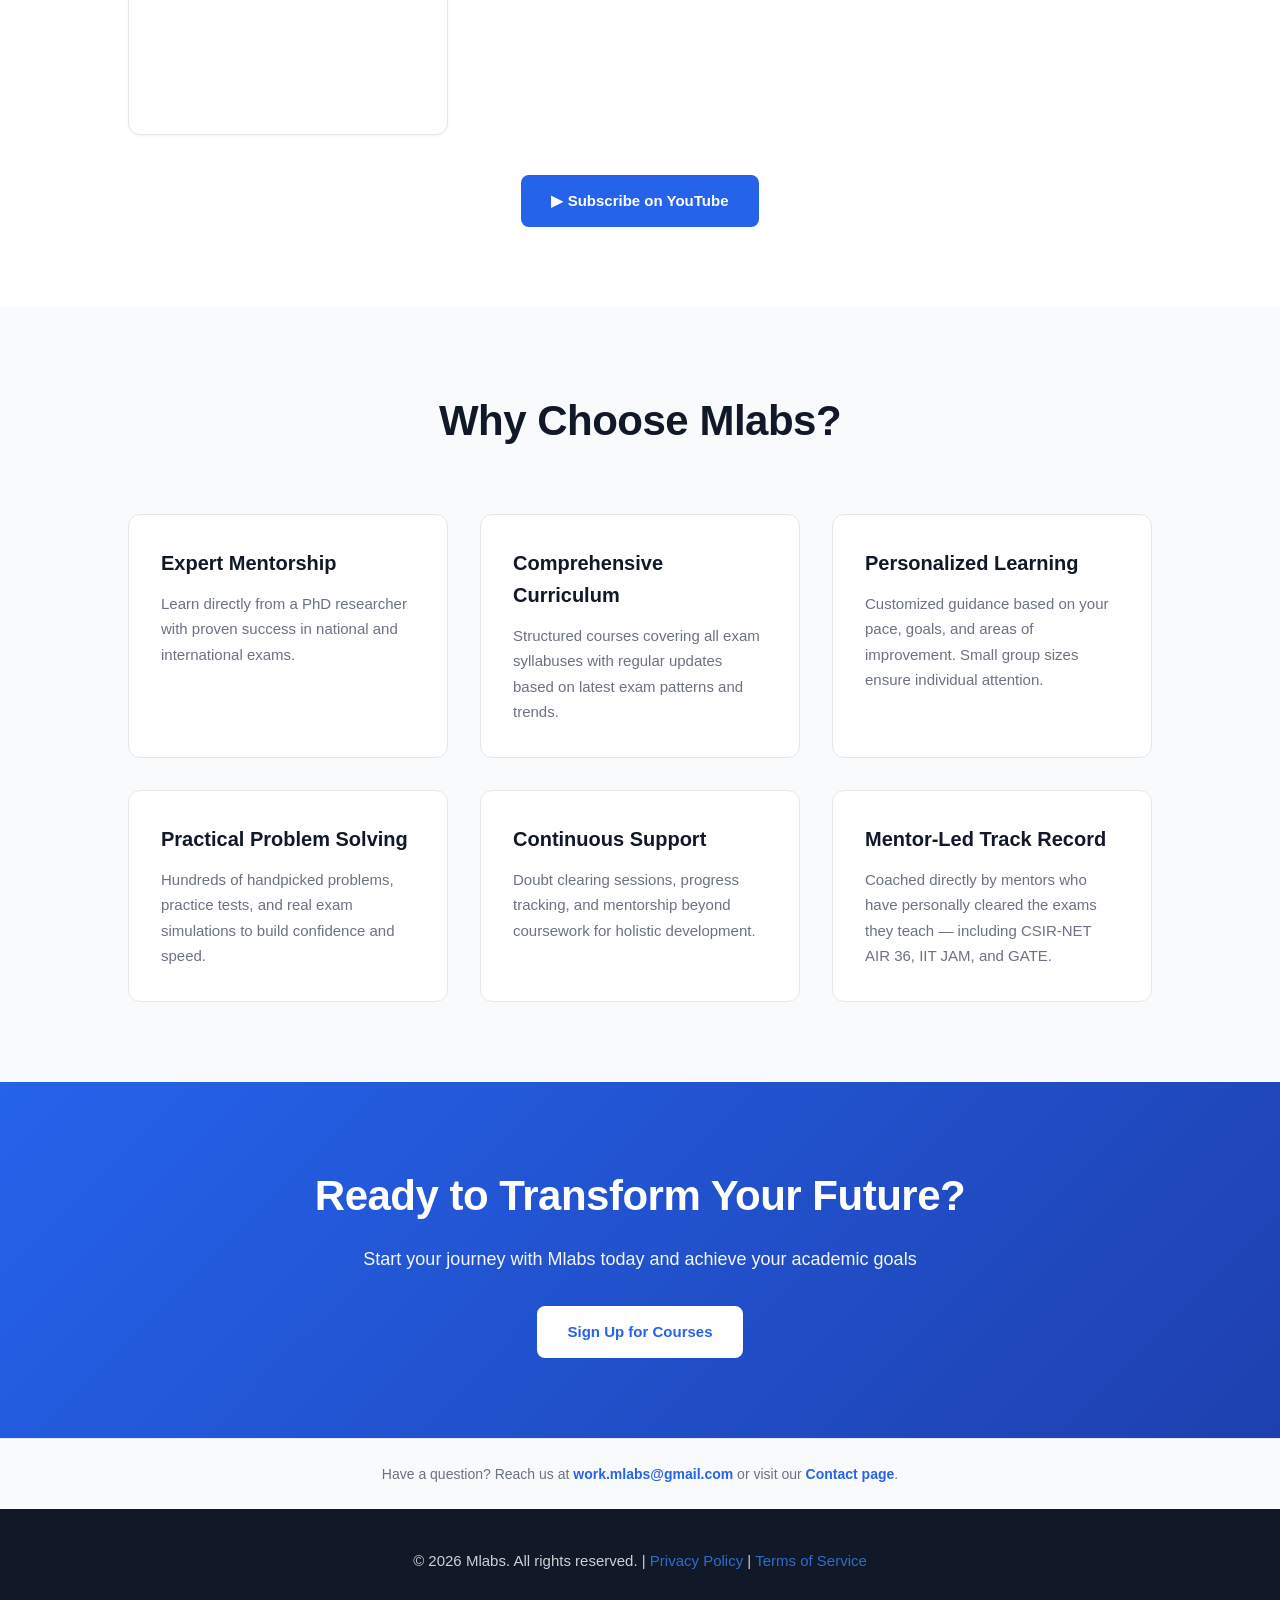
==== commit 17cb3930: "Modifed pages,pannels and added co founder" ====
--- a/index.html
+++ b/index.html
@@ -3,7 +3,30 @@
 <head>
   <meta charset="UTF-8">
   <meta name="viewport" content="width=device-width, initial-scale=1.0">
-  <title>Mlabs | Master Math, Programming & Exams</title>
+  <title>Mlabs | Mathematics, Data Science, AI & Computational Thinking Courses</title>
+  <meta name="description" content="Mlabs teaches Mathematics, Data Science, AI, and Computational Thinking through expert-led courses, competitive exam prep (SAT, IIT JAM, GATE, CSIR NET, JKSSB), and 1-on-1 mentoring.">
+  <link rel="canonical" href="https://meer-1.github.io/M-Labs/index.html">
+  <meta property="og:type" content="website">
+  <meta property="og:site_name" content="Mlabs">
+  <meta property="og:title" content="Mlabs | Mathematics, Data Science, AI & Computational Thinking Courses">
+  <meta property="og:description" content="Expert-led training in Mathematics, Data Science, AI, and Computational Thinking, plus competitive exam prep for SAT, IIT JAM, GATE, CSIR NET & JKSSB.">
+  <meta property="og:url" content="https://meer-1.github.io/M-Labs/index.html">
+  <meta name="twitter:card" content="summary">
+  <script type="application/ld+json">
+  {
+    "@context": "https://schema.org",
+    "@type": "EducationalOrganization",
+    "name": "Mlabs",
+    "url": "https://meer-1.github.io/M-Labs/index.html",
+    "description": "Mlabs teaches Mathematics, Data Science, AI, and Computational Thinking through expert-led courses and competitive exam prep.",
+    "email": "work.mlabs@gmail.com",
+    "founder": [
+      { "@type": "Person", "name": "Sajad Ahmad Mir" },
+      { "@type": "Person", "name": "Javaid Ahmad Mir" }
+    ],
+    "sameAs": []
+  }
+  </script>
   <script>(function(){try{if(localStorage.getItem('mlabs-theme')==='dark'){document.documentElement.setAttribute('data-theme','dark');}}catch(e){}})();</script>
   <link rel="stylesheet" href="css/style.css">
 </head>
@@ -14,8 +37,10 @@
   <div class="logo">Mlabs</div>
   <nav>
     <a href="index.html" class="active">Home</a>
+    <a href="about.html">About</a>
     <a href="services/teaching.html">Teaching</a>
     <a href="services/coding.html">Programming</a>
+    <a href="services/ai-productivity.html">AI Productivity</a>
     <a href="services/exams.html">Exam Prep</a>
     <a href="mentors.html">Mentors</a>
     <a href="blog.html">Blog</a>
@@ -26,16 +51,16 @@
 
 <!-- HERO SECTION -->
 <section class="hero">
-  <h1>Master Mathematics, Programming & Exams</h1>
-  <p>Expert-led training for competitive exams and programming mastery. SAT, IIT JAM, GATE, CSIR NET, JKSSB & more.</p>
+  <h1>Master Mathematics, Data Science, AI & Computational Thinking</h1>
+  <p>Expert-led training built around four core disciplines, plus competitive exam prep for SAT, IIT JAM, GATE, CSIR NET, JKSSB & more.</p>
   <a class="btn" href="apply.html">Sign Up for Courses</a>
 </section>
 
 <!-- SERVICES SECTION -->
 <section style="padding: 80px 10%; background: #ffffff;">
   <h2 class="section-title">Our Services</h2>
-  <p class="section-subtitle">Comprehensive training across three core areas</p>
-  
+  <p class="section-subtitle">Comprehensive training across Mathematics, Data Science, AI & Computational Thinking</p>
+
   <div class="services">
     <div class="service-card">
       <div class="service-card-icon">📚</div>
@@ -43,20 +68,27 @@
       <p>Build strong foundations in mathematics, data science, and AI concepts. Perfect for students starting their competitive exam journey or looking to strengthen core concepts.</p>
       <a href="services/teaching.html">Learn More →</a>
     </div>
-    
+
     <div class="service-card">
       <div class="service-card-icon">💻</div>
       <h3>Programming Courses</h3>
-      <p>Master algorithms, data structures, and problem-solving techniques. Prepare for coding contests on Codeforces, AtCoder, and international platforms.</p>
+      <p>Develop computational thinking through algorithms, data structures, and problem-solving techniques. Prepare for coding contests on Codeforces, AtCoder, and international platforms.</p>
       <a href="services/coding.html">Learn More →</a>
     </div>
-    
+
     <div class="service-card">
       <div class="service-card-icon">🎯</div>
       <h3>Exam Preparation</h3>
       <p>Targeted prep for SAT, IIT JAM, GATE, CSIR NET, and JKSSB. Proven strategies and comprehensive coverage tailored to each exam.</p>
       <a href="services/exams.html">Learn More →</a>
     </div>
+
+    <div class="service-card">
+      <div class="service-card-icon">⚡</div>
+      <h3>AI Productivity</h3>
+      <p>Understand what AI is and the math behind it, then learn with AI and build with AI. Practical skills to learn faster, work smarter, and ship real projects.</p>
+      <a href="services/ai-productivity.html">Learn More →</a>
+    </div>
   </div>
 </section>
 
@@ -64,20 +96,20 @@
 <section class="stats">
   <div class="stats-grid">
     <div class="stat">
-      <div class="stat-number">1000+</div>
-      <div class="stat-label">Students Trained</div>
+      <div class="stat-number">4</div>
+      <div class="stat-label">Core Tracks: Math, Data Science, AI & Computational Thinking</div>
     </div>
     <div class="stat">
-      <div class="stat-number">95%</div>
-      <div class="stat-label">Success Rate</div>
-    </div>
-    <div class="stat">
-      <div class="stat-number">50+</div>
-      <div class="stat-label">Expert Instructors</div>
+      <div class="stat-number">PhD-Led</div>
+      <div class="stat-label">Mentorship from an NTU Singapore Researcher</div>
     </div>
     <div class="stat">
       <div class="stat-number">5+</div>
-      <div class="stat-label">Years Experience</div>
+      <div class="stat-label">National & International Exams Covered</div>
+    </div>
+    <div class="stat">
+      <div class="stat-number">1-on-1</div>
+      <div class="stat-label">Personalized Mentoring Available</div>
     </div>
   </div>
 </section>
@@ -132,49 +164,44 @@
   </div>
 </section>
 
-<!-- TESTIMONIALS -->
+<!-- WHAT TO EXPECT -->
 <section style="padding: 80px 10%; background: #f9fafb;">
-  <h2 class="section-title">What Our Students Say</h2>
-  <p class="section-subtitle">Real results from real students</p>
-
-  <!-- Sample testimonials — replace with real student quotes -->
+  <h2 class="section-title">What to Expect at Mlabs</h2>
+  <p class="section-subtitle">Real testimonials will be added here as students complete our programs</p>
+
   <div class="testimonial-carousel" id="testimonialCarousel">
     <div class="testimonial-track-outer">
       <div class="testimonial-track">
         <div class="testimonial-slide">
           <div class="testimonial">
-            <div class="testimonial-stars">★★★★★</div>
-            <p class="testimonial-text">"Sajad's approach to real analysis completely changed how I think about proofs. I went from struggling with IIT JAM mock tests to cracking the exam with a top rank."</p>
-            <div class="testimonial-author">Ayesha K. — IIT JAM Mathematics</div>
+            <p class="testimonial-text">Learn real analysis and proof-writing directly from an IIT JAM qualifier, with weekly doubt-clearing sessions built into every course.</p>
+            <div class="testimonial-author">IIT JAM Mathematics Track</div>
           </div>
         </div>
         <div class="testimonial-slide">
           <div class="testimonial">
-            <div class="testimonial-stars">★★★★★</div>
-            <p class="testimonial-text">"The competitive coding track gave me a structured path through DSA that self-study never could. My Codeforces rating jumped two divisions in one semester."</p>
-            <div class="testimonial-author">Rohan V. — Competitive Programming</div>
+            <p class="testimonial-text">Our competitive programming track takes you from DSA fundamentals to contest-ready problem solving on Codeforces, AtCoder, and LeetCode.</p>
+            <div class="testimonial-author">Competitive Programming Track</div>
           </div>
         </div>
         <div class="testimonial-slide">
           <div class="testimonial">
-            <div class="testimonial-stars">★★★★★</div>
-            <p class="testimonial-text">"Weekly doubt-clearing sessions and the mock test analysis were the difference-makers for me in CSIR NET. The mentors genuinely care about your progress."</p>
-            <div class="testimonial-author">Priya S. — CSIR NET Mathematical Sciences</div>
+            <p class="testimonial-text">CSIR NET and GATE coaching is grounded in the same exams our founder has personally cleared — pure and applied math coverage at PhD-entrance depth.</p>
+            <div class="testimonial-author">CSIR NET & GATE Track</div>
           </div>
         </div>
         <div class="testimonial-slide">
           <div class="testimonial">
-            <div class="testimonial-stars">★★★★★</div>
-            <p class="testimonial-text">"I came in with rusty fundamentals and left with a GATE score I didn't think was possible. The pacing and problem sets were exactly what I needed."</p>
-            <div class="testimonial-author">Karan M. — GATE Data Science & AI</div>
+            <p class="testimonial-text">Every program pairs structured curriculum with problem sets and personalized feedback, so you always know exactly what to work on next.</p>
+            <div class="testimonial-author">Data Science & AI Track</div>
           </div>
         </div>
       </div>
     </div>
     <div class="testimonial-controls">
-      <button class="carousel-btn prev" type="button" aria-label="Previous testimonial">‹</button>
+      <button class="carousel-btn prev" type="button" aria-label="Previous slide">‹</button>
       <div class="testimonial-dots"></div>
-      <button class="carousel-btn next" type="button" aria-label="Next testimonial">›</button>
+      <button class="carousel-btn next" type="button" aria-label="Next slide">›</button>
     </div>
   </div>
 </section>
@@ -222,7 +249,7 @@
   <div class="features-grid">
     <div class="feature">
       <h3>Expert Mentorship</h3>
-      <p>Learn directly from PhD researchers and competition veterans with proven success in national and international exams.</p>
+      <p>Learn directly from a PhD researcher with proven success in national and international exams.</p>
     </div>
     
     <div class="feature">
@@ -246,8 +273,8 @@
     </div>
     
     <div class="feature">
-      <h3>Proven Results</h3>
-      <p>95%+ success rate across exams. Join thousands of successful students who have cracked competitive exams.</p>
+      <h3>Mentor-Led Track Record</h3>
+      <p>Coached directly by mentors who have personally cleared the exams they teach — including CSIR-NET AIR 36, IIT JAM, and GATE.</p>
     </div>
   </div>
 </section>
--- a/css/style.css
+++ b/css/style.css
@@ -514,6 +514,20 @@
   object-fit: cover;
 }
 
+.mentor-avatar {
+  width: 120px;
+  height: 120px;
+  border-radius: 50%;
+  margin: 0 auto 16px;
+  display: flex;
+  align-items: center;
+  justify-content: center;
+  background: var(--primary);
+  color: #fff;
+  font-size: 32px;
+  font-weight: 700;
+}
+
 .mentor h4 {
   font-size: 18px;
   font-weight: 700;
@@ -781,6 +795,8 @@
 [data-theme="dark"] [style*="background:#ffffff"],
 [data-theme="dark"] [style*="background: #f9fafb"],
 [data-theme="dark"] [style*="background:#f9fafb"],
+[data-theme="dark"] [style*="background: white"],
+[data-theme="dark"] [style*="background:white"],
 [data-theme="dark"] [style*="rgb(255, 255, 255)"],
 [data-theme="dark"] [style*="rgb(249, 250, 251)"] {
   background: #111114 !important;
@@ -1225,8 +1241,9 @@
 }
 
 .whatsapp-launcher svg {
-  width: 28px;
-  height: 28px;
+  width: 34px;
+  height: 34px;
+  flex-shrink: 0;
   fill: white;
 }
 
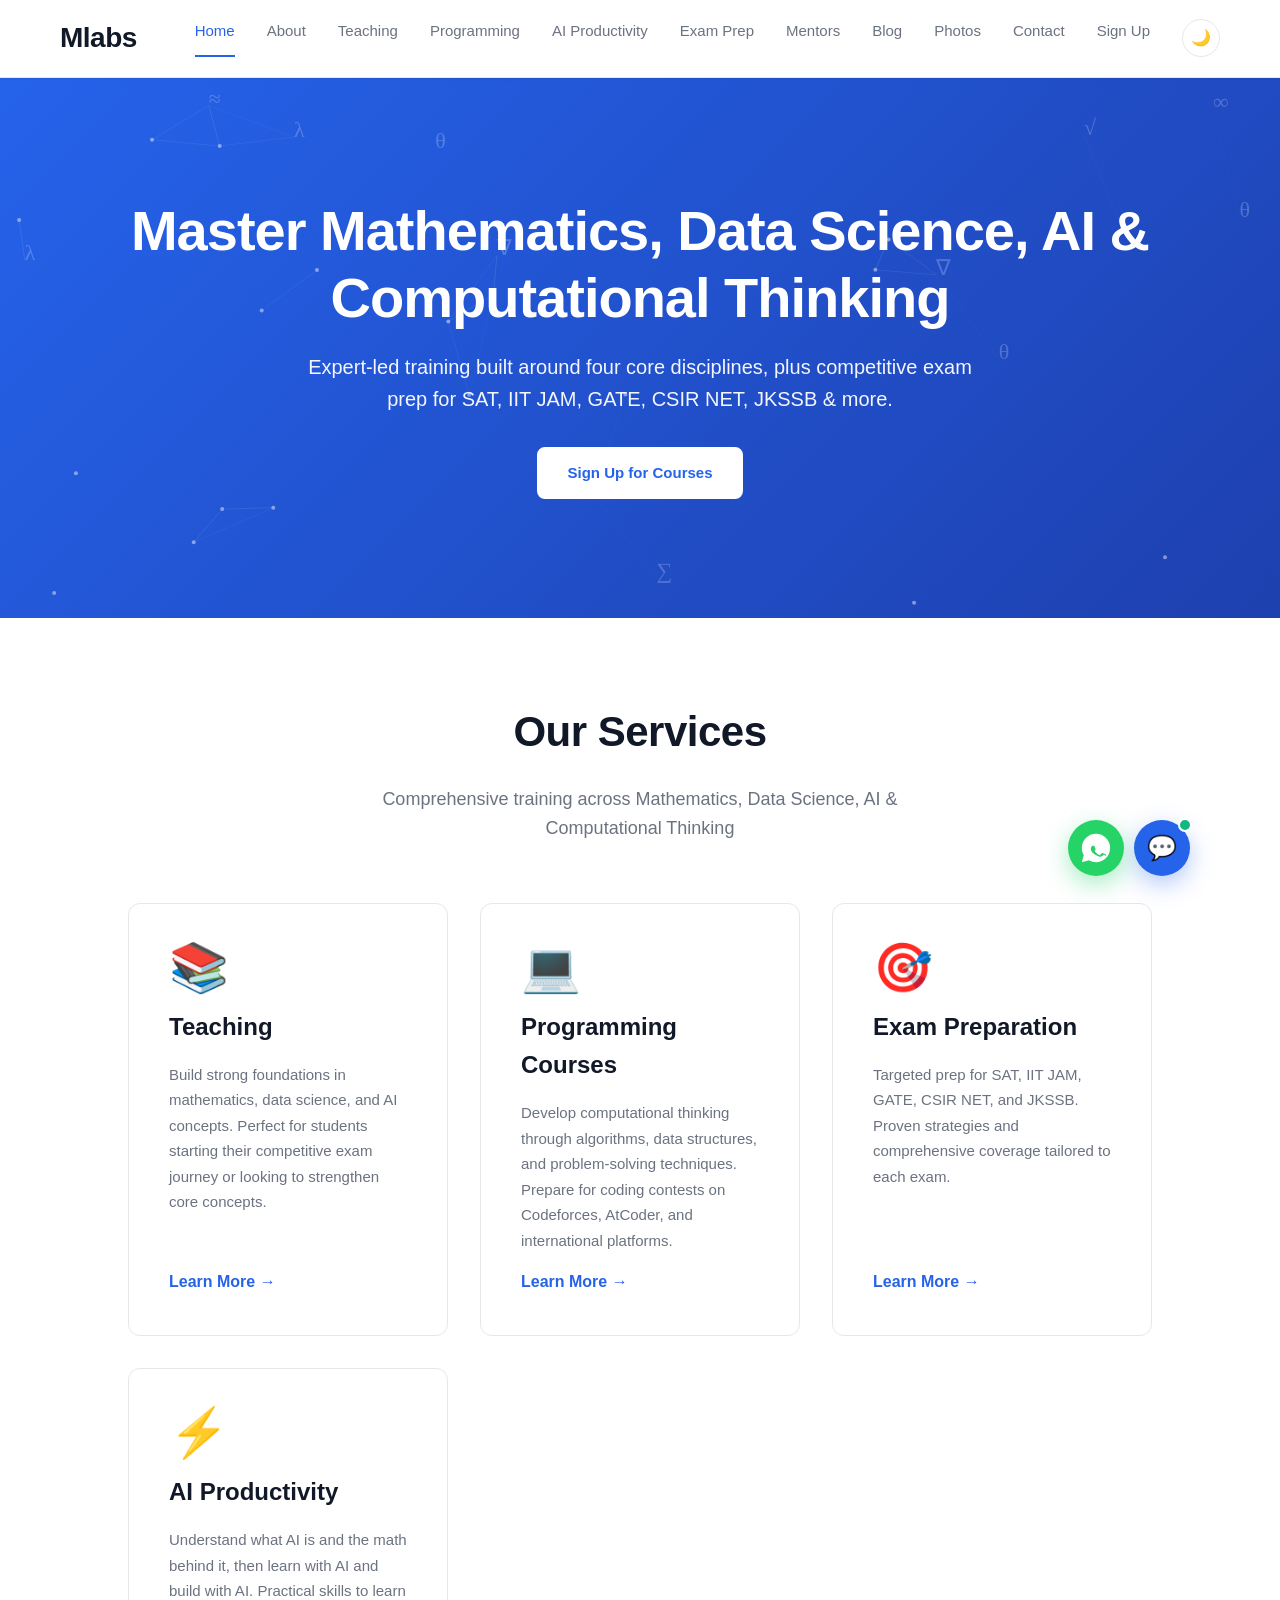
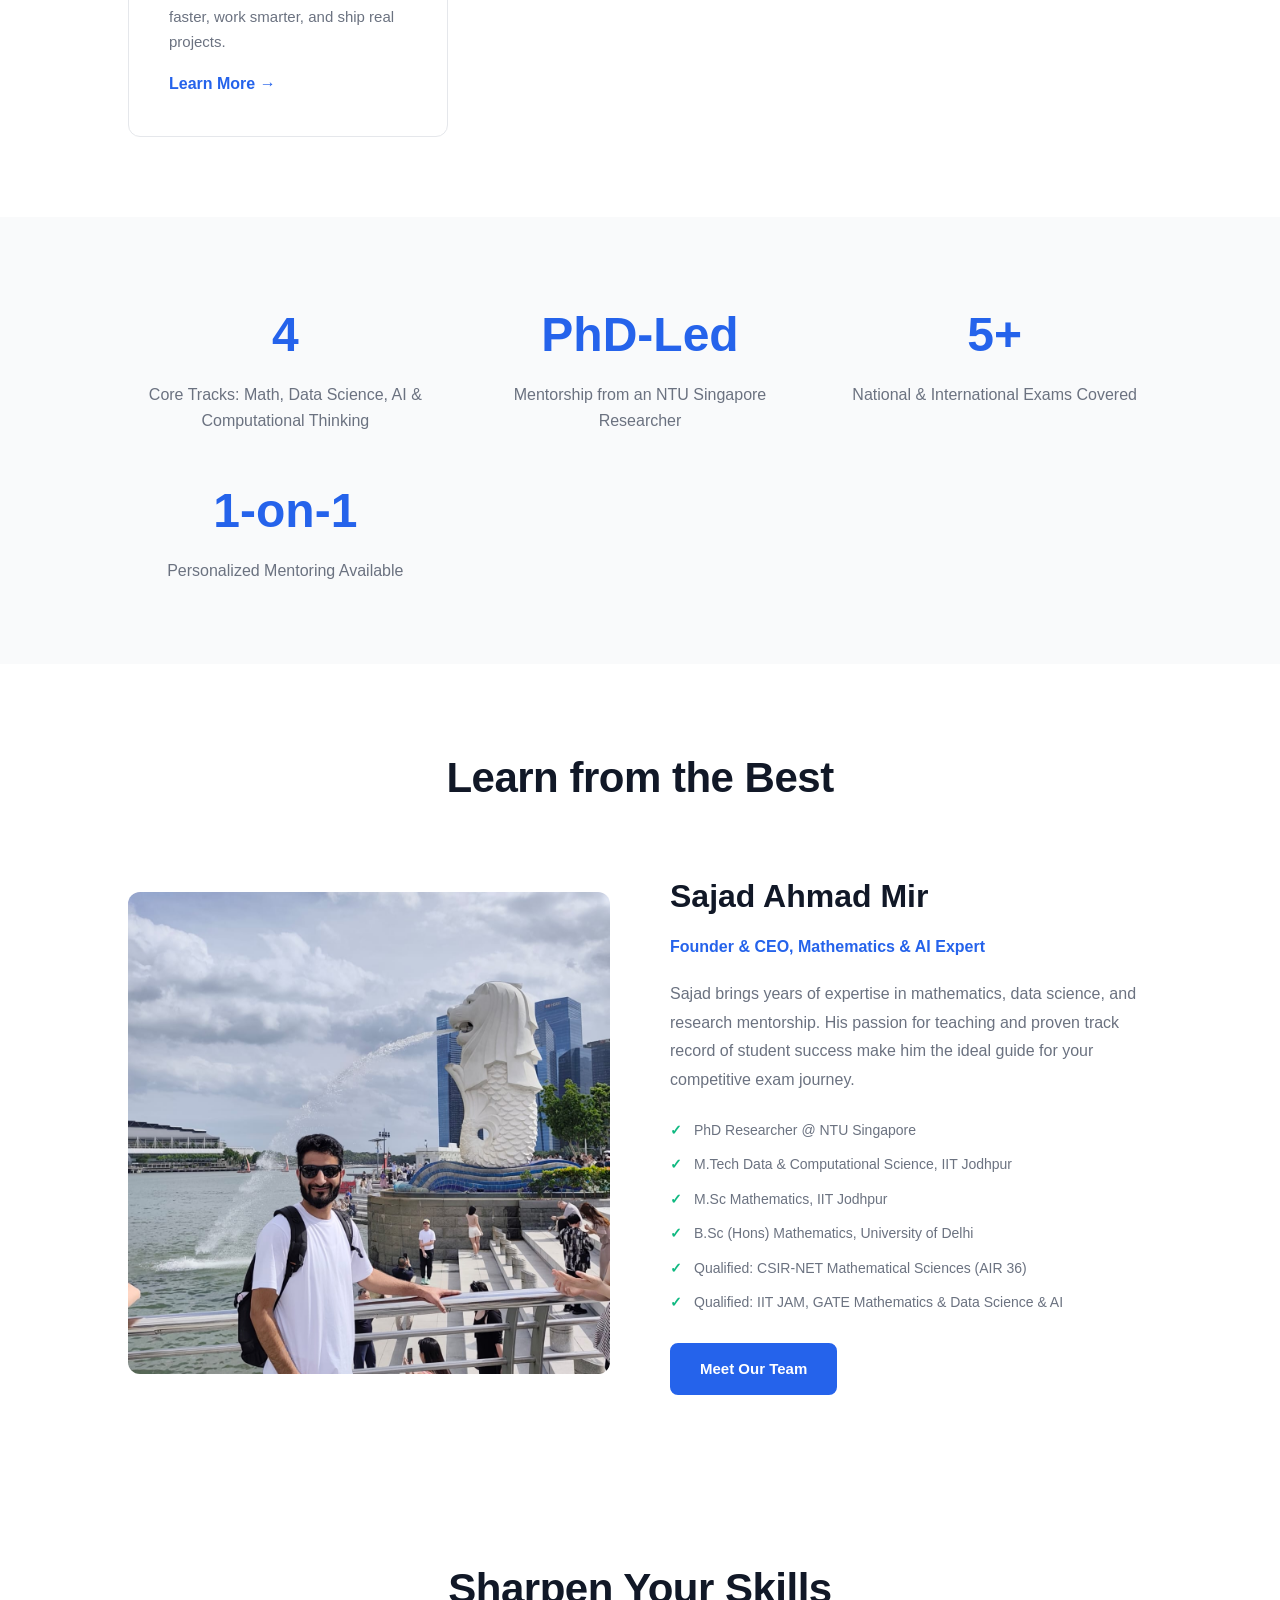
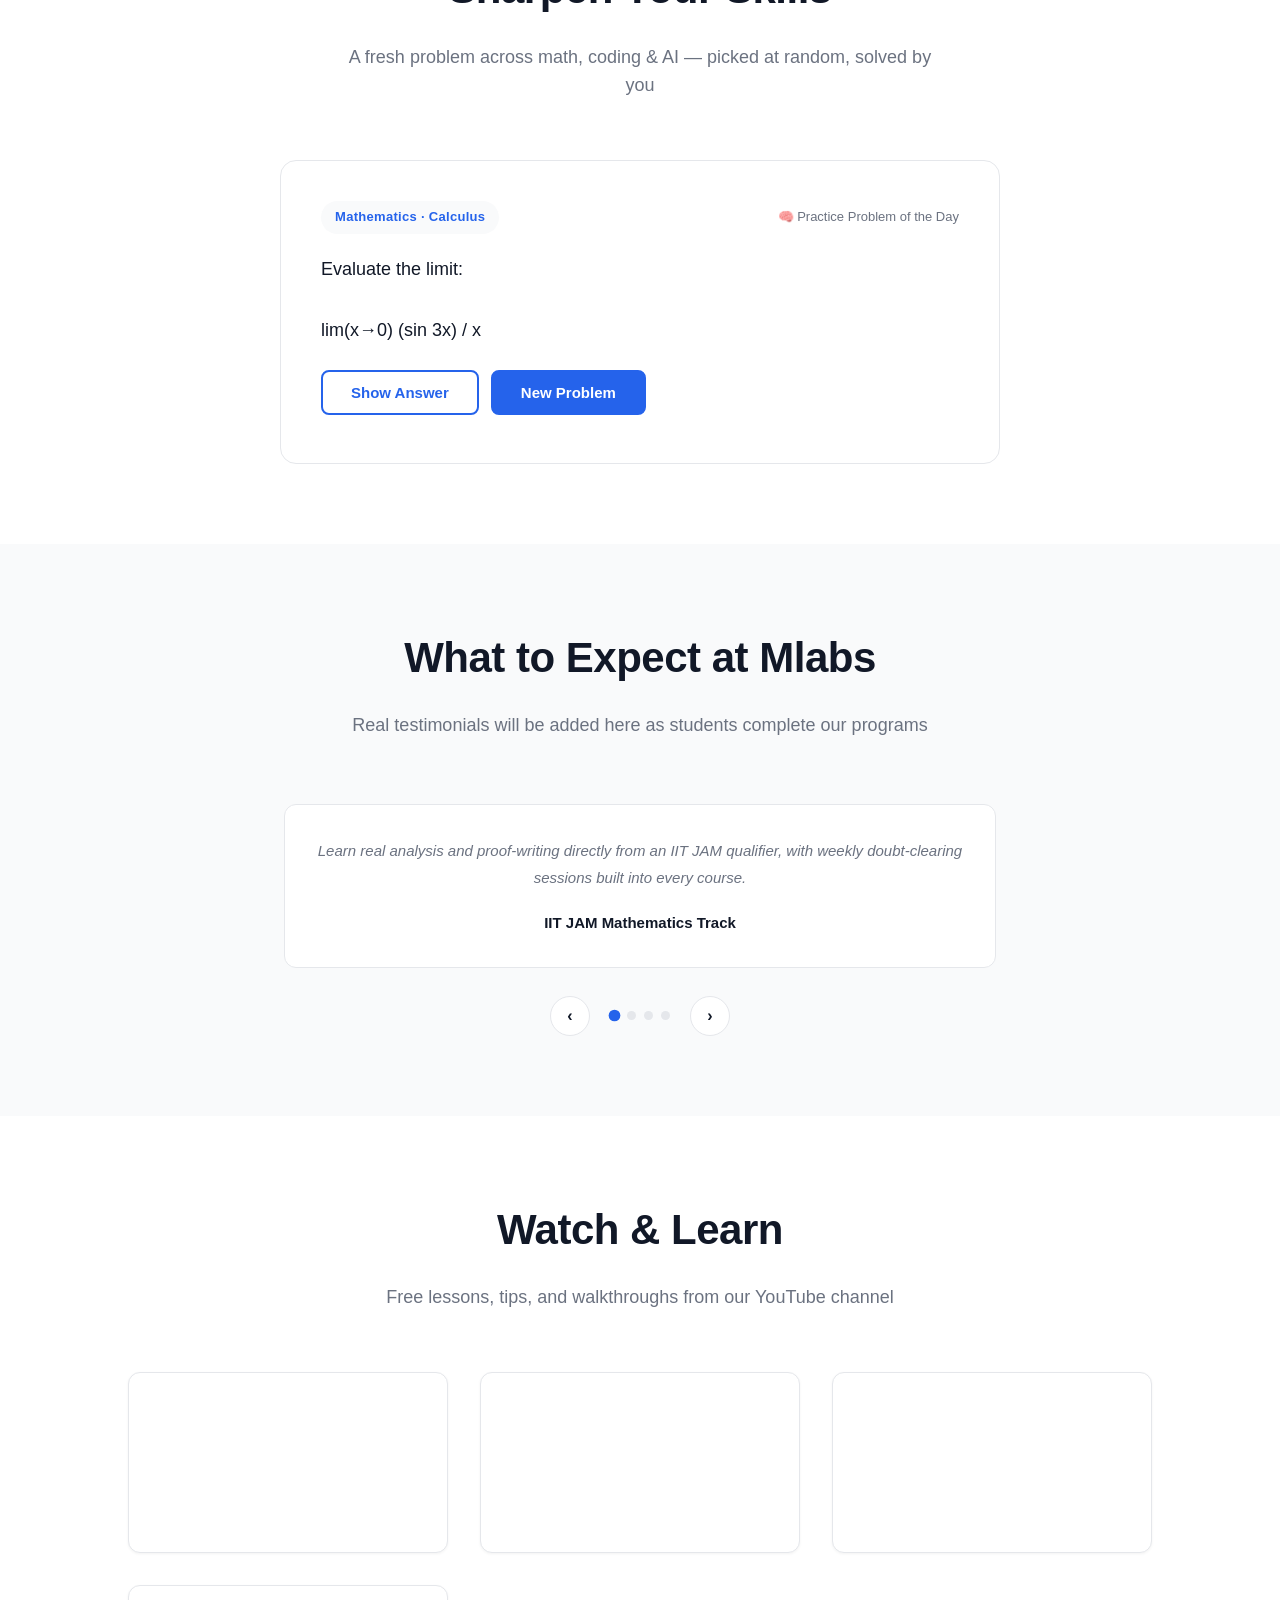
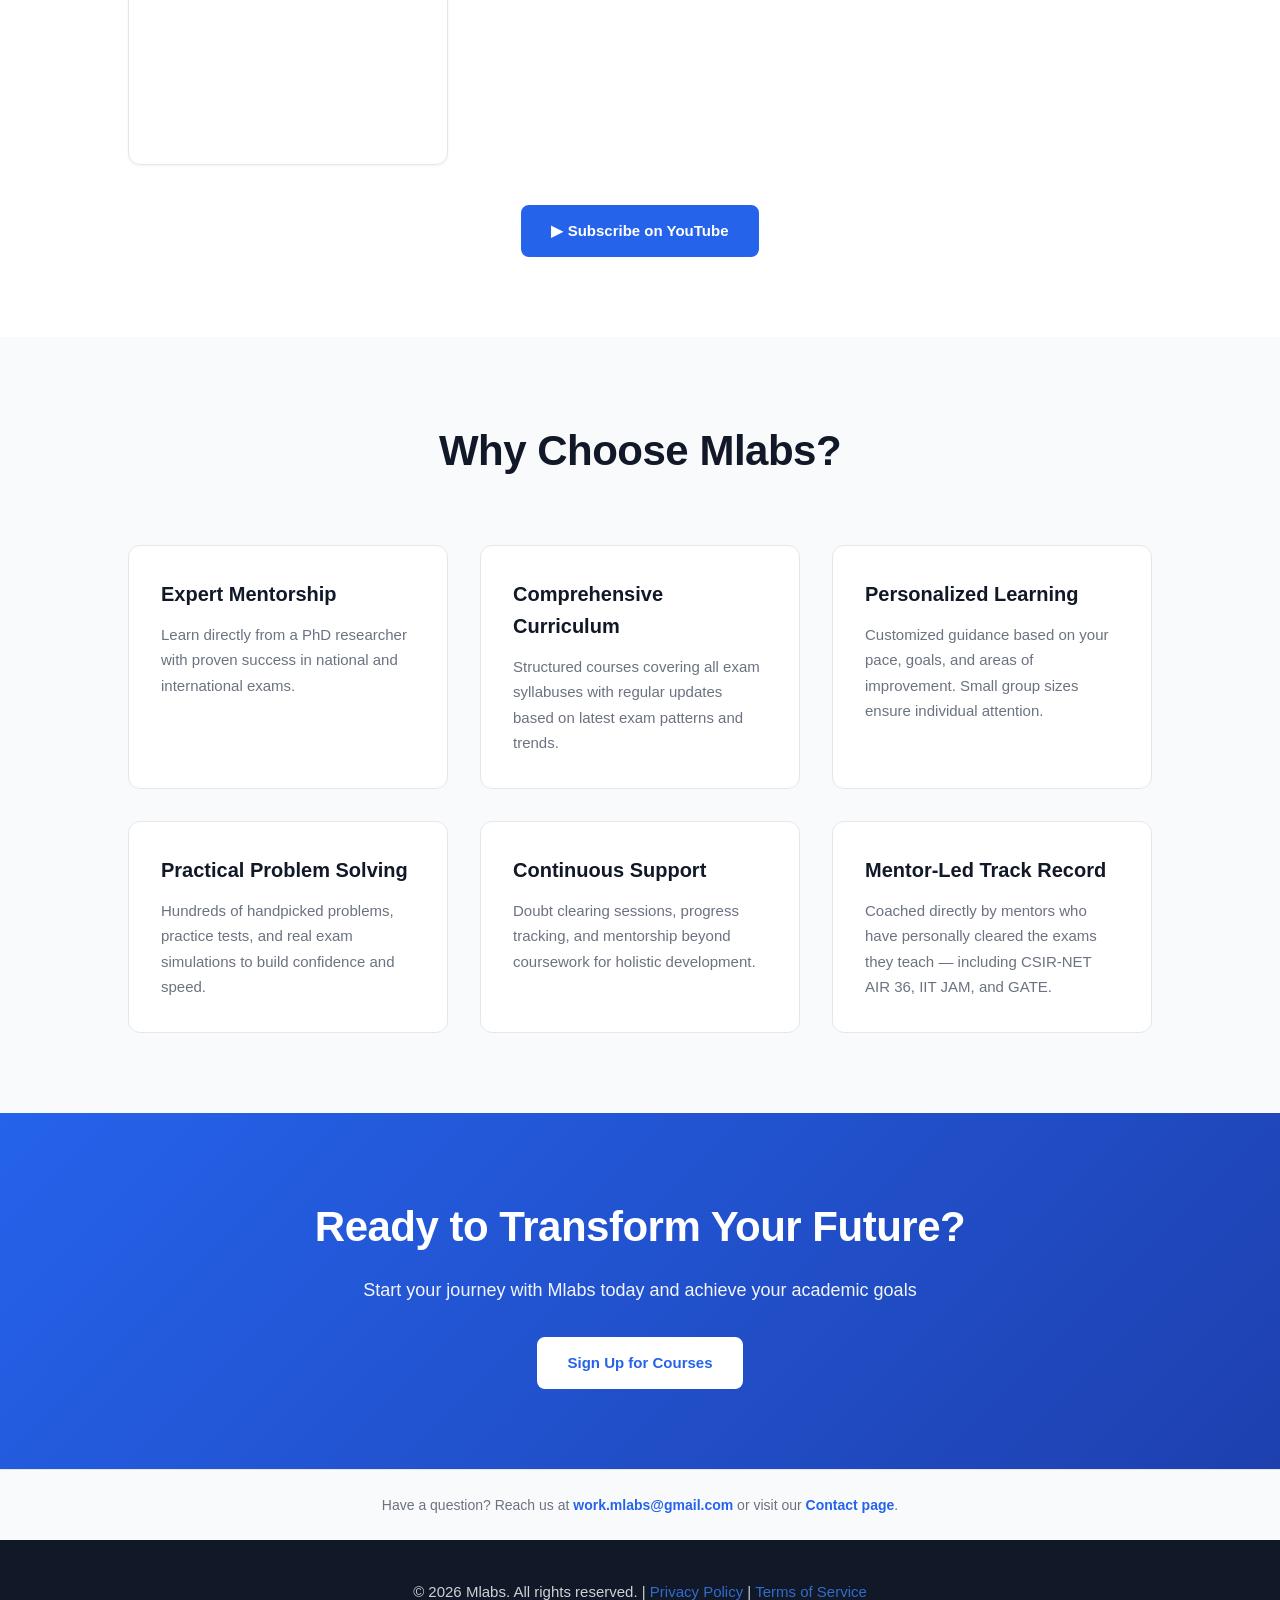
==== commit b36bf453: "made changes on the tabs added photos" ====
--- a/index.html
+++ b/index.html
@@ -44,6 +44,7 @@
     <a href="services/exams.html">Exam Prep</a>
     <a href="mentors.html">Mentors</a>
     <a href="blog.html">Blog</a>
+    <a href="photos.html">Photos</a>
     <a href="contact.html">Contact</a>
     <a href="apply.html">Sign Up</a>
   </nav>
--- a/css/style.css
+++ b/css/style.css
@@ -1042,6 +1042,62 @@
 }
 
 /* =========================
+PHOTO GALLERY
+========================= */
+
+.photo-grid {
+  display: grid;
+  grid-template-columns: repeat(auto-fit, minmax(260px, 1fr));
+  gap: 24px;
+  max-width: 1200px;
+  margin: 0 auto;
+}
+
+.photo-card {
+  border-radius: 12px;
+  overflow: hidden;
+  border: 1px solid var(--border);
+  background: white;
+  box-shadow: 0 1px 3px rgba(0, 0, 0, 0.05);
+  transition: all 0.3s ease;
+}
+
+.photo-card:hover {
+  border-color: var(--primary);
+  box-shadow: 0 12px 32px rgba(37, 99, 235, 0.1);
+  transform: translateY(-4px);
+}
+
+.photo-card .photo-frame {
+  width: 100%;
+  aspect-ratio: 4 / 3;
+  overflow: hidden;
+}
+
+.photo-card img {
+  width: 100%;
+  height: 100%;
+  object-fit: cover;
+  display: block;
+  transition: transform 0.4s ease;
+}
+
+.photo-card:hover img {
+  transform: scale(1.05);
+}
+
+.photo-card .photo-caption {
+  padding: 14px 16px;
+  font-size: 14px;
+  color: var(--text-muted);
+}
+
+[data-theme="dark"] .photo-card {
+  background: #18181c;
+  border-color: #27272a;
+}
+
+/* =========================
 TESTIMONIAL CAROUSEL
 ========================= */
 
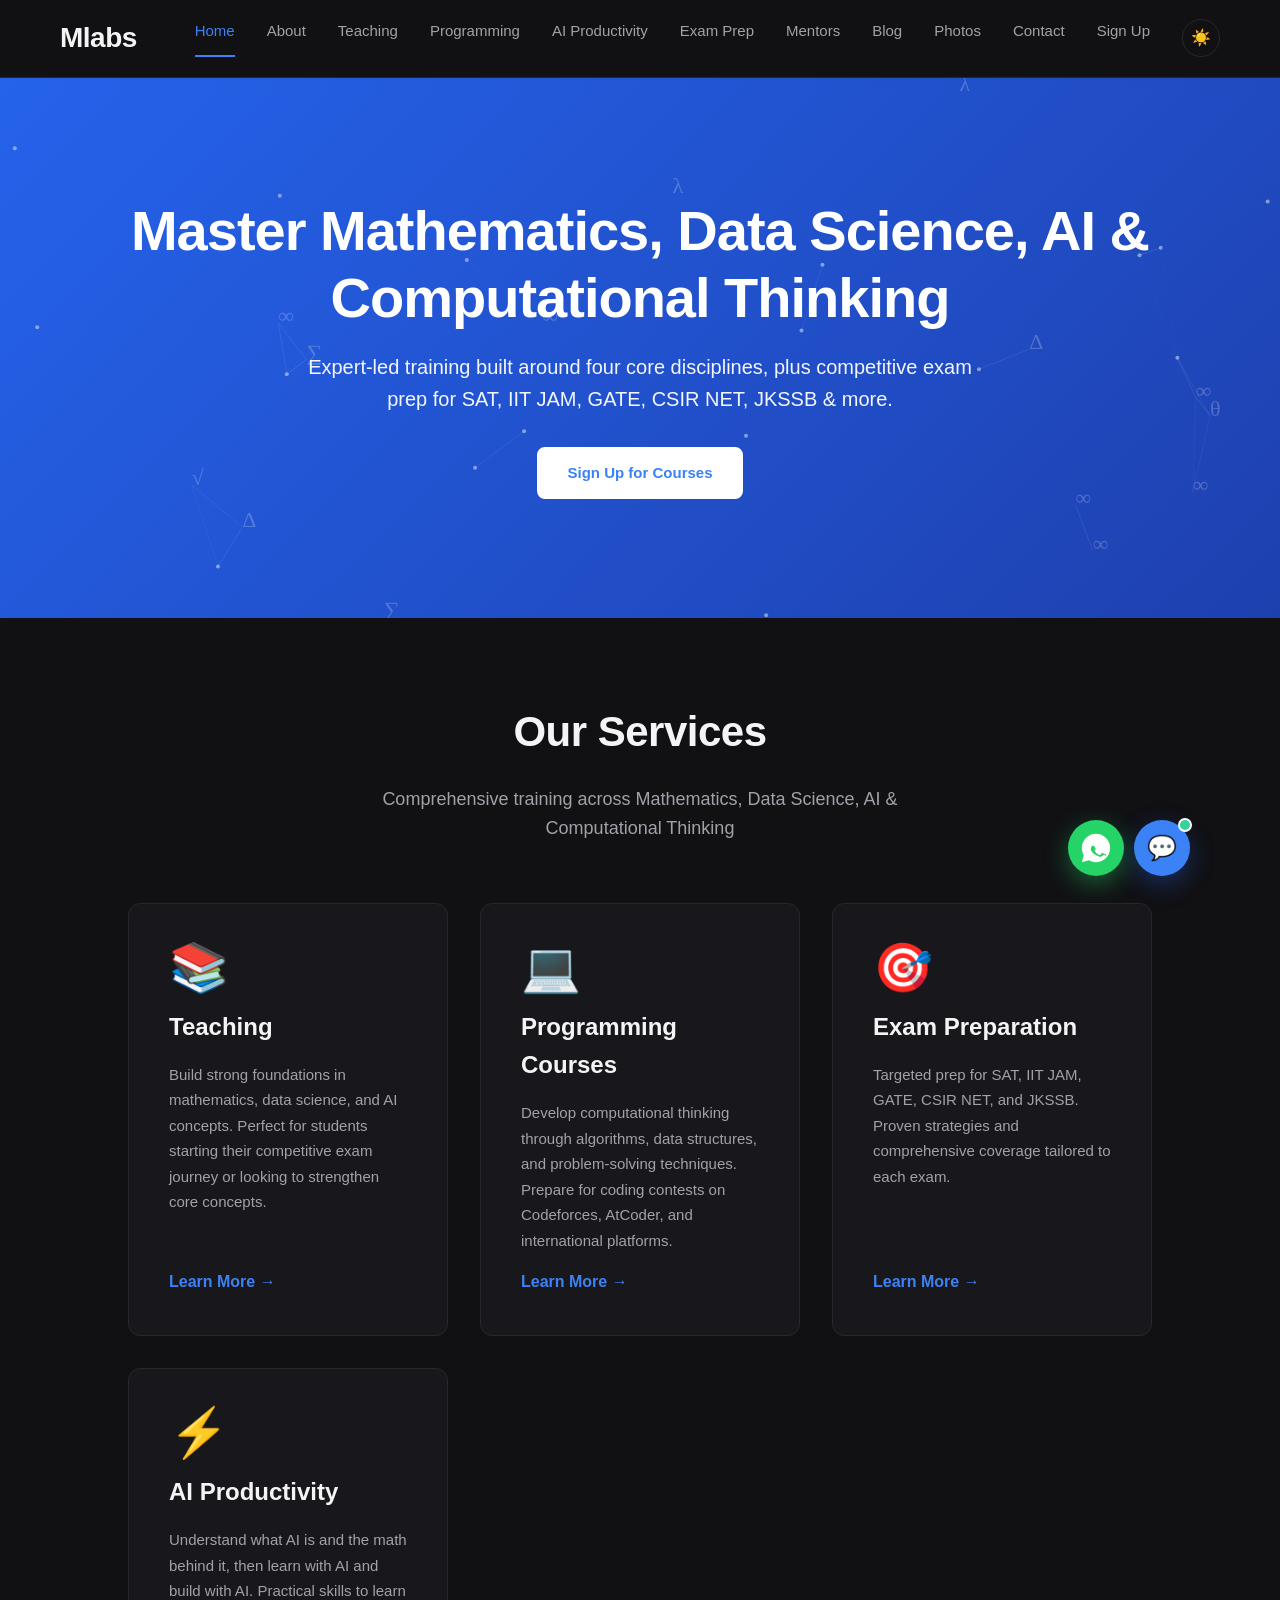
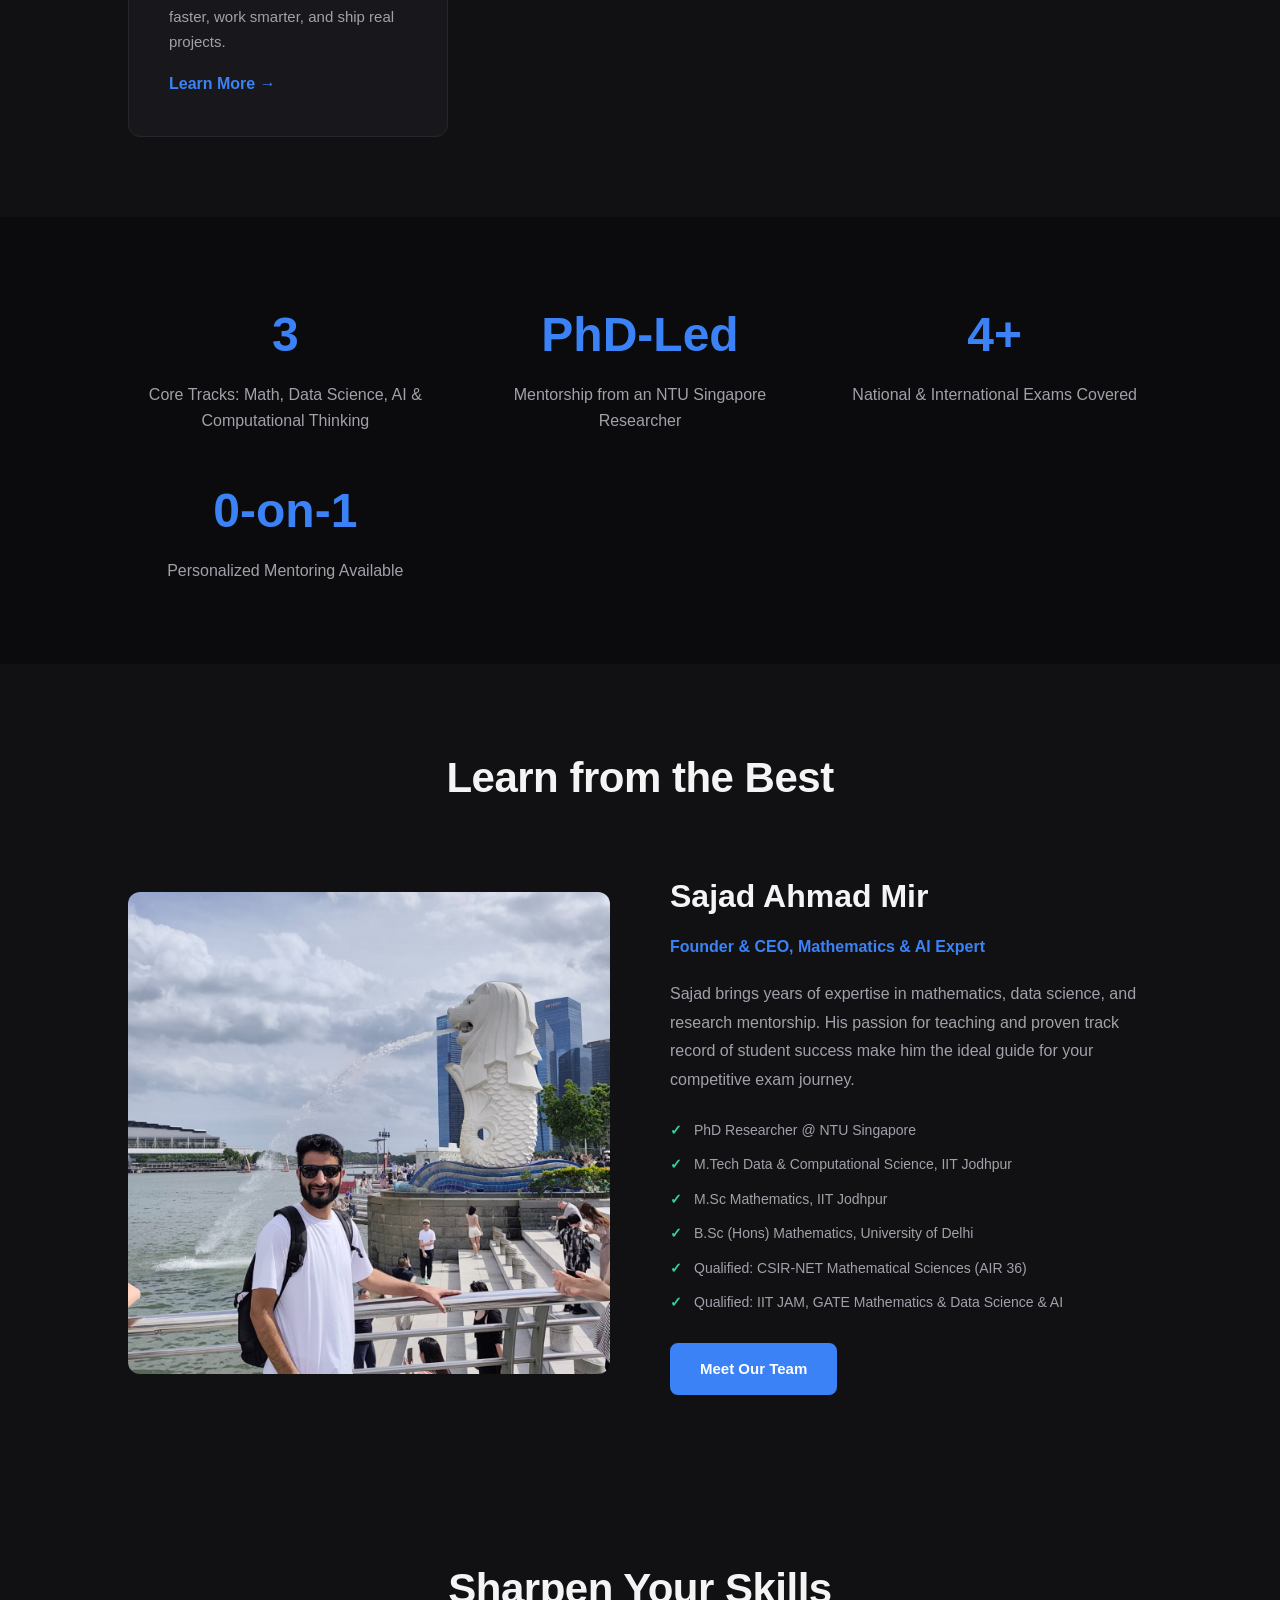
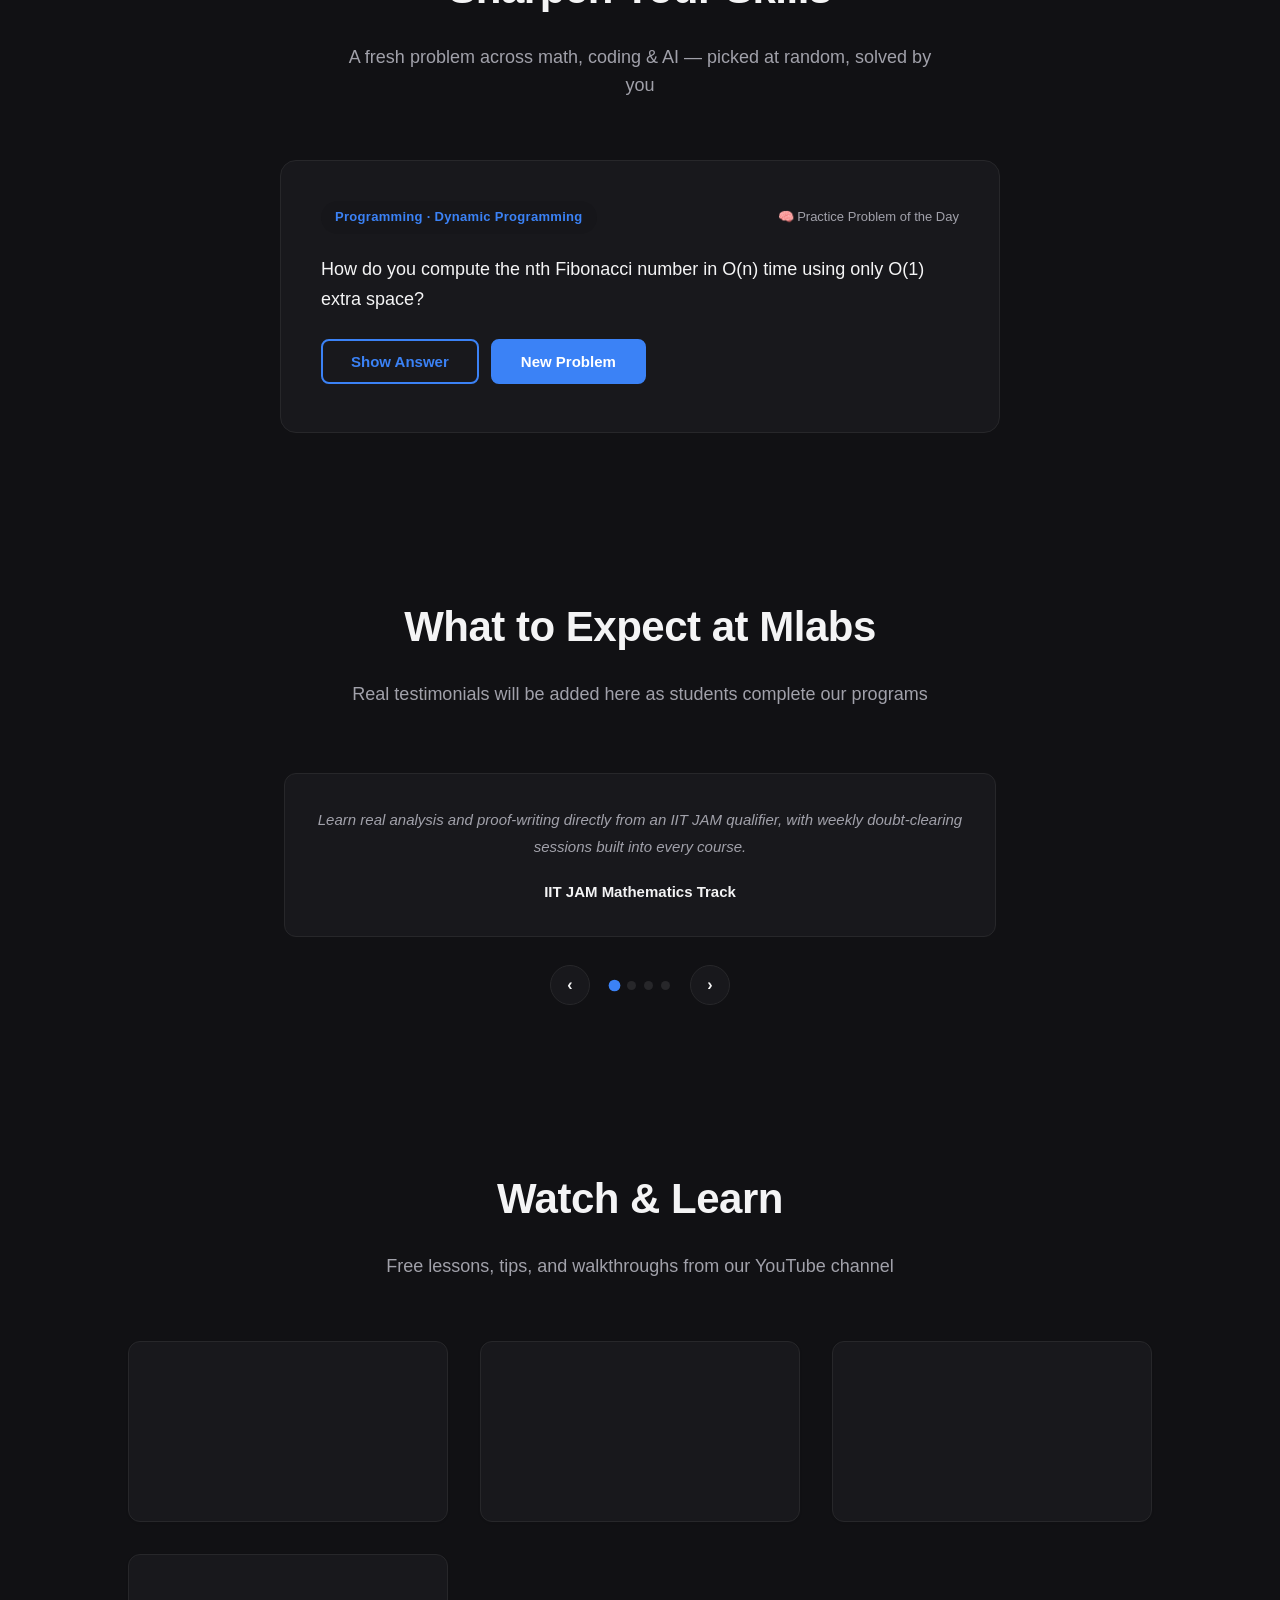
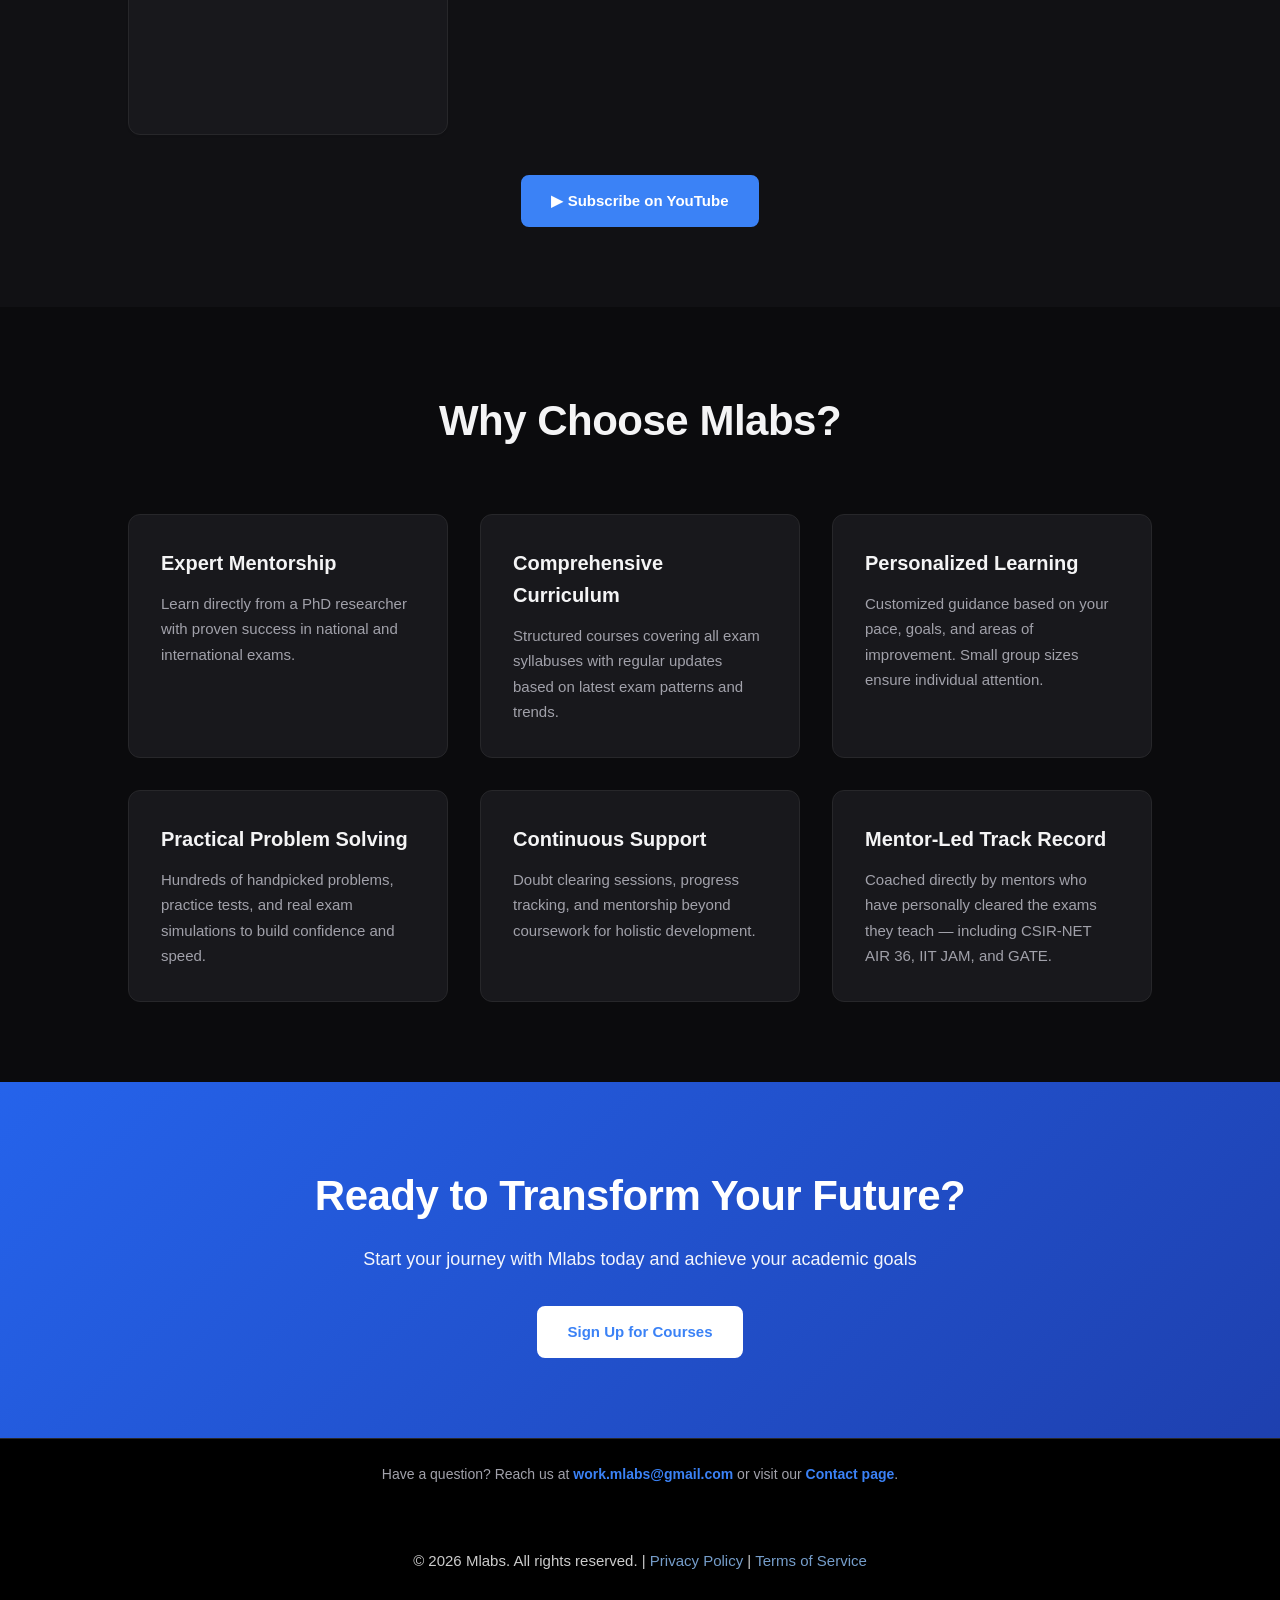
==== commit d692dec2: "added imran as CTO and made changes in the pages view and defaultcolor of pages" ====
--- a/index.html
+++ b/index.html
@@ -27,7 +27,7 @@
     "sameAs": []
   }
   </script>
-  <script>(function(){try{if(localStorage.getItem('mlabs-theme')==='dark'){document.documentElement.setAttribute('data-theme','dark');}}catch(e){}})();</script>
+  <script>(function(){try{if(localStorage.getItem('mlabs-theme')!=='light'){document.documentElement.setAttribute('data-theme','dark');}}catch(e){document.documentElement.setAttribute('data-theme','dark');}})();</script>
   <link rel="stylesheet" href="css/style.css">
 </head>
 
--- a/css/style.css
+++ b/css/style.css
@@ -344,6 +344,31 @@
   width: 100%;
   height: 100%;
   object-fit: cover;
+}
+
+.instructor-photo-placeholder {
+  width: 100%;
+  height: 100%;
+  display: flex;
+  flex-direction: column;
+  align-items: center;
+  justify-content: center;
+  gap: 10px;
+  border: 2px dashed var(--border);
+  border-radius: 12px;
+  color: var(--text-muted);
+}
+
+.instructor-photo-placeholder .placeholder-initials {
+  font-size: 40px;
+  font-weight: 700;
+}
+
+.instructor-photo-placeholder .placeholder-label {
+  font-size: 13px;
+  font-weight: 600;
+  letter-spacing: 0.5px;
+  text-transform: uppercase;
 }
 
 .instructor-content h3 {
